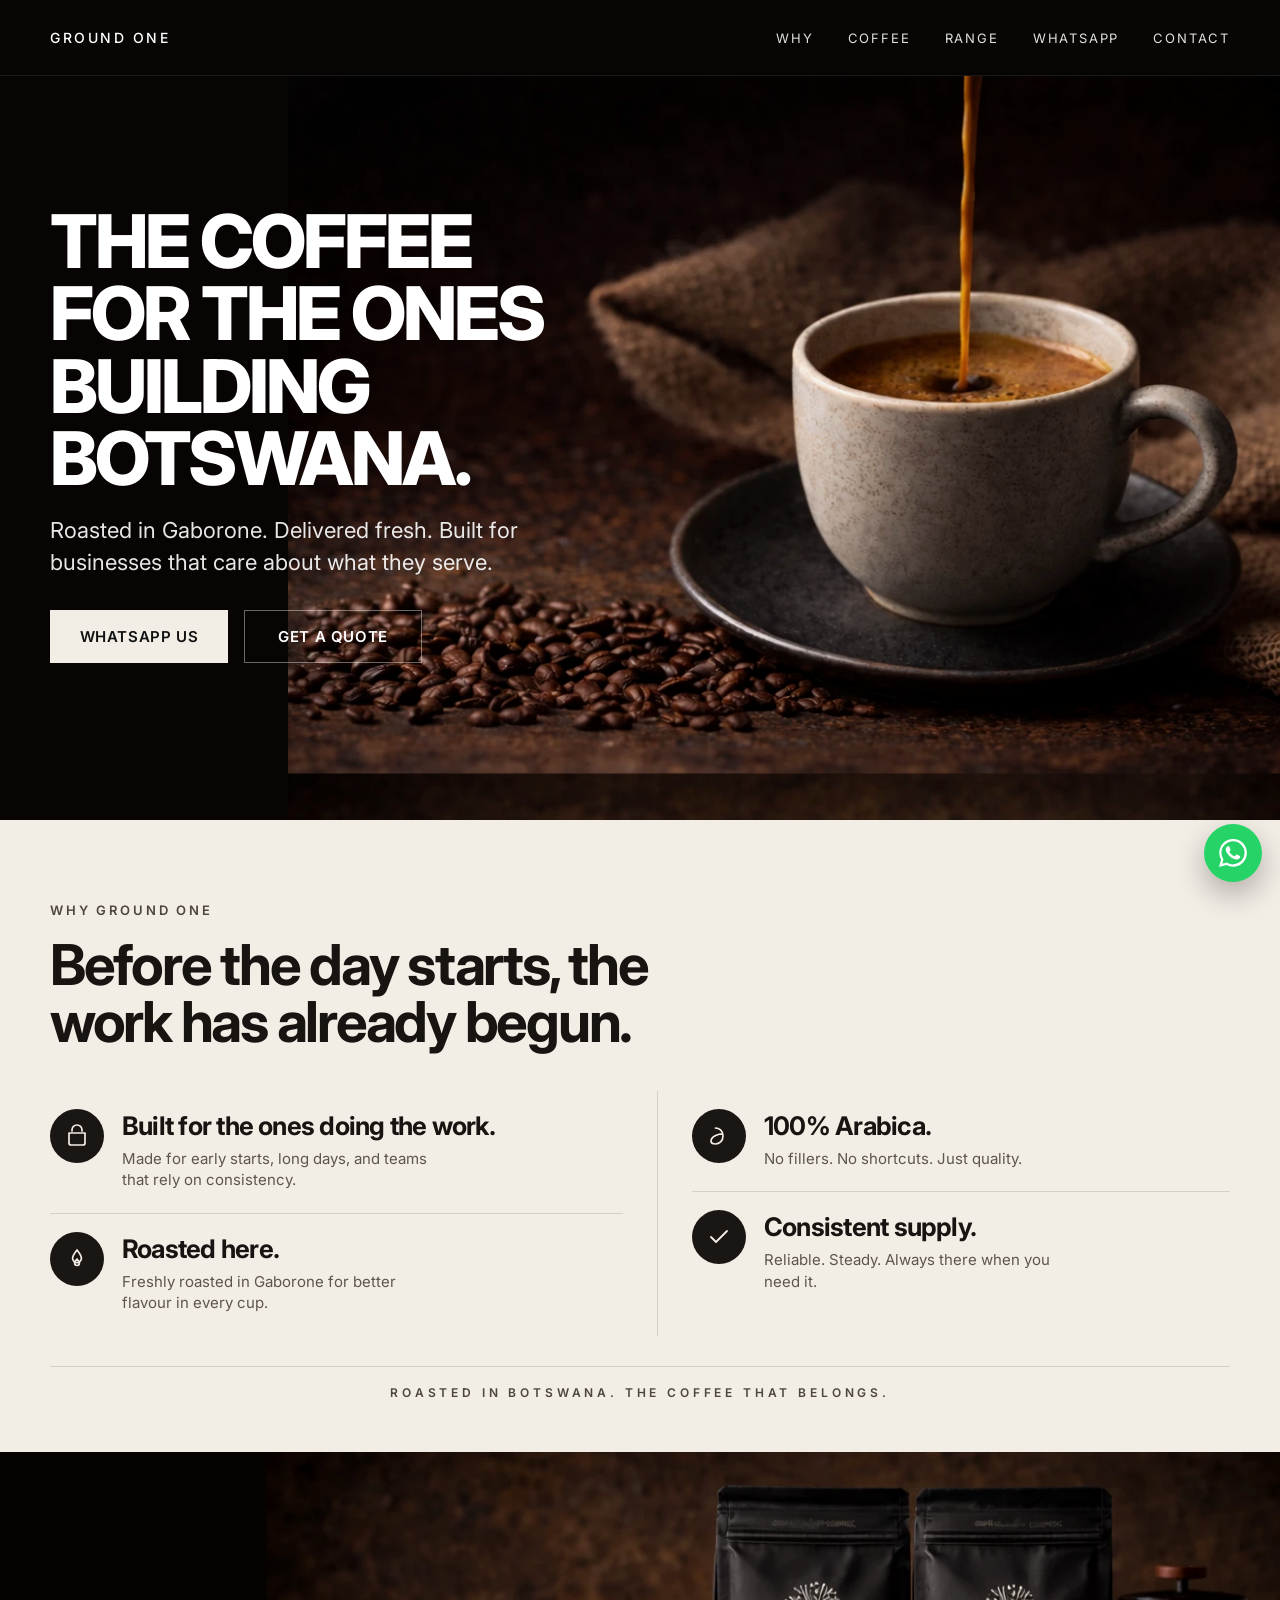
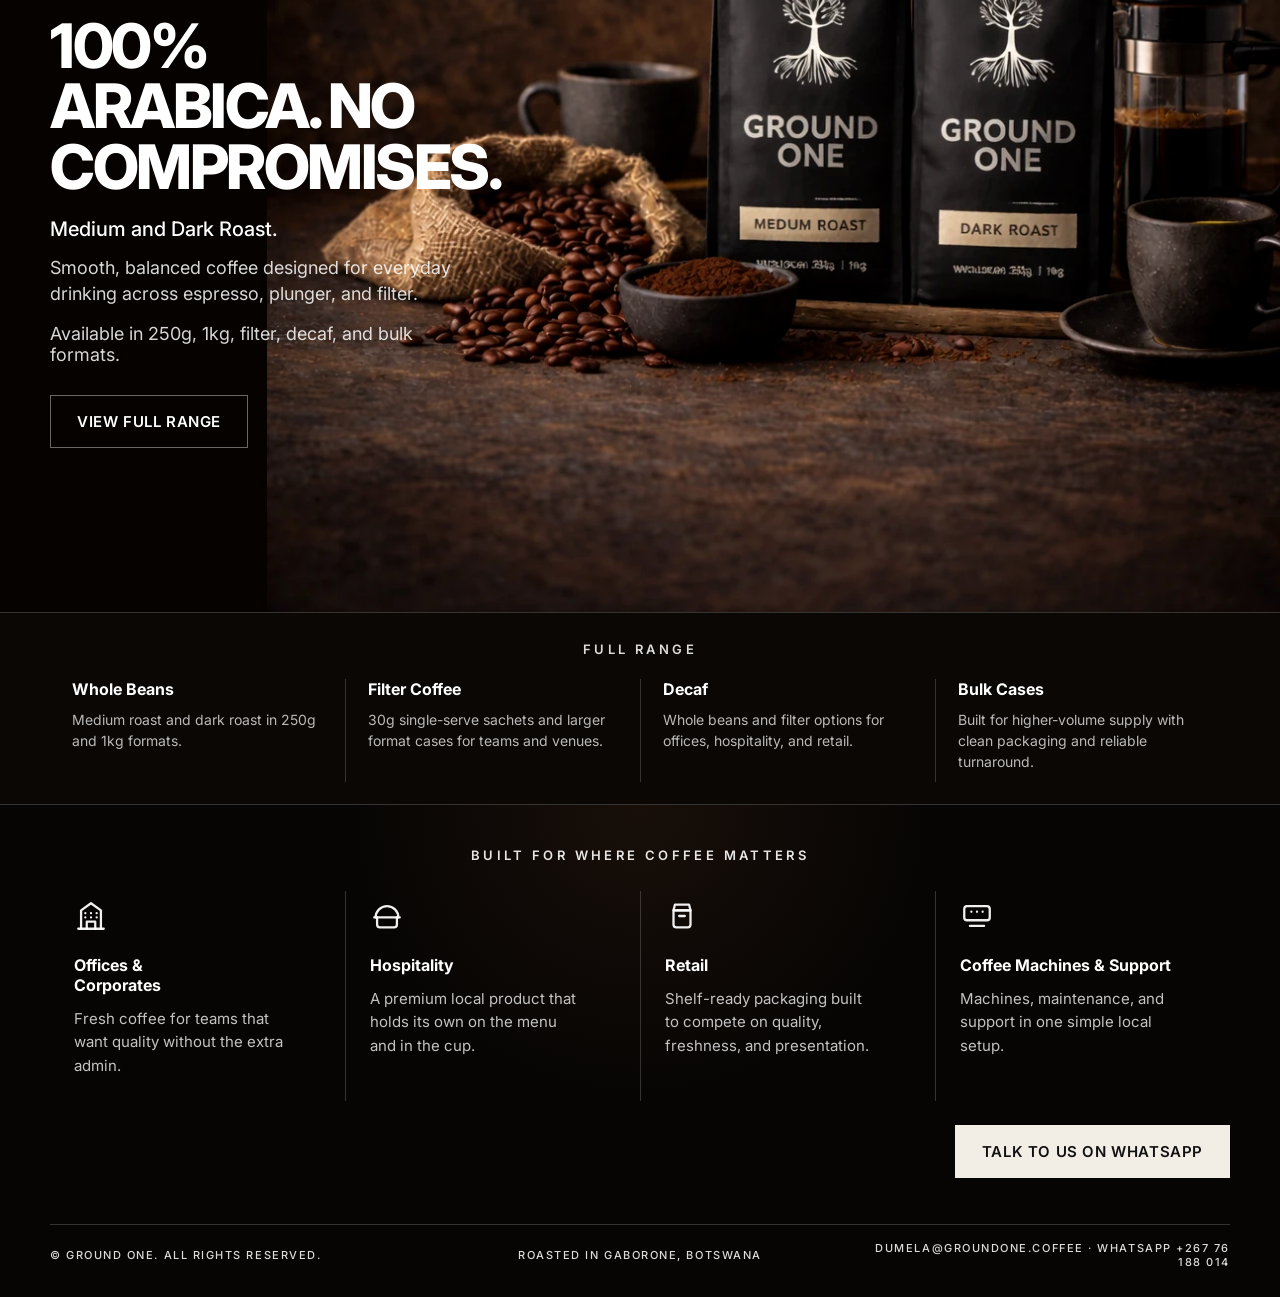
==== index.html @ 4d1db546 "Add files via upload" ====
<!DOCTYPE html>
<html lang="en">
<head>
  <meta charset="UTF-8" />
  <meta name="viewport" content="width=device-width, initial-scale=1.0" />
  <title>Ground One Coffee</title>
  <link rel="preconnect" href="https://fonts.googleapis.com">
  <link rel="preconnect" href="https://fonts.gstatic.com" crossorigin>
  <link href="https://fonts.googleapis.com/css2?family=Inter:wght@400;500;600;700;800&display=swap" rel="stylesheet">
  <style>
    :root {
      --bg: #090705;
      --bg-soft: #120e0b;
      --bone: #f2ede5;
      --bone-deep: #e8e0d3;
      --text: #181411;
      --muted: #5e554c;
      --line: rgba(0,0,0,.12);
      --white-line: rgba(255,255,255,.18);
      --accent: #c9b79a;
      --max: 1180px;
      --header-h: 76px;
    }

    * { box-sizing: border-box; }
    html { scroll-behavior: smooth; }
    body {
      margin: 0;
      font-family: Inter, Arial, sans-serif;
      background: var(--bg);
      color: #fff;
      -webkit-font-smoothing: antialiased;
      text-rendering: optimizeLegibility;
    }
    img { display: block; max-width: 100%; }
    a { color: inherit; text-decoration: none; }

    .wrap { width: min(var(--max), calc(100% - 48px)); margin: 0 auto; }

    .site-header {
      position: fixed;
      top: 0; left: 0; right: 0;
      z-index: 50;
      height: var(--header-h);
      background: rgba(8, 6, 5, .86);
      backdrop-filter: blur(12px);
      border-bottom: 1px solid rgba(255,255,255,.08);
    }
    .site-header .wrap {
      height: 100%;
      display: flex;
      align-items: center;
      justify-content: space-between;
      gap: 24px;
    }
    .brand {
      font-size: 14px;
      font-weight: 500;
      letter-spacing: .18em;
      text-transform: uppercase;
      white-space: nowrap;
    }
    .nav {
      display: flex;
      align-items: center;
      gap: 34px;
      font-size: 13px;
      letter-spacing: .14em;
      text-transform: uppercase;
      color: rgba(255,255,255,.88);
    }

    .hero {
      position: relative;
      min-height: 820px;
      padding-top: var(--header-h);
      background:
        radial-gradient(circle at 8% 20%, rgba(255,255,255,.04), transparent 34%),
        linear-gradient(90deg, rgba(0,0,0,.86) 0%, rgba(0,0,0,.58) 36%, rgba(0,0,0,.16) 62%, rgba(0,0,0,0) 100%),
        #0a0705;
      overflow: hidden;
    }
    .hero-media {
      position: absolute;
      inset: var(--header-h) 0 0 0;
      z-index: 0;
    }
    .hero-media img {
      width: 100%;
      height: calc(100% - 0px);
      object-fit: contain;
      object-position: right center;
      margin-left: auto;
      filter: saturate(.96) contrast(1.02) brightness(.96);
      background: #0a0705;
    }
    .hero-inner {
      position: relative;
      z-index: 1;
      min-height: calc(820px - var(--header-h));
      display: flex;
      align-items: center;
    }
    .hero-copy {
      max-width: 600px;
      padding: 36px 0 64px;
    }
    .hero h1 {
      margin: 0 0 20px;
      font-size: clamp(44px, 6vw, 74px);
      line-height: .98;
      font-weight: 800;
      letter-spacing: -.04em;
      max-width: 560px;
    }
    .hero p {
      margin: 0 0 32px;
      font-size: clamp(18px, 2vw, 22px);
      line-height: 1.45;
      color: rgba(255,255,255,.9);
      max-width: 530px;
    }
    .actions {
      display: flex;
      gap: 16px;
      flex-wrap: wrap;
    }
    .btn {
      display: inline-flex;
      align-items: center;
      justify-content: center;
      min-width: 178px;
      padding: 16px 26px;
      border: 1px solid rgba(255,255,255,.4);
      font-size: 15px;
      font-weight: 600;
      letter-spacing: .04em;
      text-transform: uppercase;
      transition: .25s ease;
    }
    .btn.primary {
      background: var(--bone);
      border-color: var(--bone);
      color: #111;
    }
    .btn.secondary {
      background: transparent;
      color: #fff;
    }
    .btn:hover { transform: translateY(-1px); }

    .btn.secondary:hover {
      background: rgba(255,255,255,.08);
      border-color: rgba(255,255,255,.58);
    }
    .btn.primary:hover {
      background: #fff7eb;
      border-color: #fff7eb;
    }
    .hero-copy,
    .feature,
    .product-copy,
    .range-item,
    .channel {
      opacity: 0;
      transform: translateY(10px);
      animation: fadeUp .6s ease forwards;
    }
    .feature:nth-child(2), .range-item:nth-child(2), .channel:nth-child(2) { animation-delay: .06s; }
    .range-item:nth-child(3), .channel:nth-child(3) { animation-delay: .12s; }
    .range-item:nth-child(4), .channel:nth-child(4) { animation-delay: .18s; }
    .whatsapp-float {
      position: fixed;
      right: 18px;
      bottom: 18px;
      z-index: 80;
      width: 58px;
      height: 58px;
      border-radius: 999px;
      background: #25D366;
      display: grid;
      place-items: center;
      color: #fff;
      box-shadow: 0 12px 30px rgba(0,0,0,.28);
      transition: transform .2s ease, box-shadow .2s ease;
    }
    .whatsapp-float:hover {
      transform: translateY(-2px);
      box-shadow: 0 18px 36px rgba(0,0,0,.34);
    }
    .whatsapp-float svg { width: 28px; height: 28px; }
    @keyframes fadeUp {
      to { opacity: 1; transform: translateY(0); }
    }

    .section-why {
      background: var(--bone);
      color: var(--text);
      padding: 82px 0 52px;
    }
    .eyebrow {
      margin: 0 0 18px;
      font-size: 13px;
      font-weight: 600;
      letter-spacing: .22em;
      text-transform: uppercase;
      color: #4d453e;
    }
    .section-why h2 {
      margin: 0 0 40px;
      font-size: clamp(34px, 4.4vw, 62px);
      line-height: 1.02;
      letter-spacing: -.04em;
      max-width: 720px;
    }
    .why-grid {
      display: grid;
      grid-template-columns: 1fr 1fr;
      gap: 0 34px;
      border-bottom: 1px solid var(--line);
      padding-bottom: 30px;
    }
    .why-col + .why-col { border-left: 1px solid var(--line); padding-left: 34px; }
    .feature {
      display: grid;
      grid-template-columns: 54px 1fr;
      gap: 18px;
      align-items: start;
      padding: 18px 0 22px;
    }
    .feature + .feature { border-top: 1px solid var(--line); }
    .icon-badge {
      width: 54px;
      height: 54px;
      border-radius: 999px;
      background: #1a1613;
      display: grid;
      place-items: center;
      color: var(--bone);
      flex: 0 0 auto;
    }
    .icon-badge svg { width: 24px; height: 24px; }
    .feature h3 {
      margin: 3px 0 8px;
      font-size: clamp(21px, 2vw, 31px);
      line-height: 1.08;
      letter-spacing: -.03em;
    }
    .feature p {
      margin: 0;
      font-size: 15px;
      line-height: 1.45;
      color: var(--muted);
      max-width: 320px;
    }
    .anchor-line {
      padding: 18px 0 0;
      text-align: center;
      font-size: 12px;
      font-weight: 600;
      letter-spacing: .32em;
      text-transform: uppercase;
      color: #4d453e;
    }

    .product {
      position: relative;
      min-height: 760px;
      background:
        linear-gradient(90deg, rgba(0,0,0,.78) 0%, rgba(0,0,0,.6) 31%, rgba(0,0,0,.18) 60%, rgba(0,0,0,0) 100%),
        #0b0705;
      overflow: hidden;
    }
    .product-media {
      position: absolute;
      inset: 0;
      z-index: 0;
    }
    .product-media img {
      width: 100%;
      height: 100%;
      object-fit: contain;
      object-position: right center;
      background: #0b0705;
      filter: saturate(.98) contrast(1.04);
    }
    .product-inner {
      position: relative;
      z-index: 1;
      min-height: 760px;
      display: flex;
      align-items: center;
    }
    .product-copy {
      max-width: 430px;
      padding: 70px 0;
    }
    .product h2 {
      margin: 0 0 20px;
      font-size: clamp(38px, 4.8vw, 68px);
      line-height: .98;
      font-weight: 800;
      letter-spacing: -.04em;
    }
    .product .sub {
      margin: 0 0 14px;
      font-size: 20px;
      font-weight: 500;
    }
    .product .copy {
      margin: 0 0 16px;
      font-size: 18px;
      line-height: 1.45;
      color: rgba(255,255,255,.84);
    }
    .product .avail {
      margin: 0 0 30px;
      font-size: 18px;
      color: rgba(255,255,255,.84);
    }

    .full-range {
      background: #0a0705;
      padding: 28px 0 22px;
      border-top: 1px solid var(--white-line);
      border-bottom: 1px solid var(--white-line);
    }
    .full-range .label {
      text-align: center;
      margin: 0 0 22px;
      font-size: 13px;
      font-weight: 600;
      letter-spacing: .26em;
      text-transform: uppercase;
      color: rgba(255,255,255,.86);
    }
    .range-grid {
      display: grid;
      grid-template-columns: repeat(4, 1fr);
      gap: 0;
    }
    .range-item {
      padding: 0 22px 10px;
      border-left: 1px solid var(--white-line);
    }
    .range-item:first-child { border-left: 0; }
    .range-item h4 {
      margin: 0 0 10px;
      font-size: 16px;
      font-weight: 700;
      color: #fff;
    }
    .range-item p {
      margin: 0;
      font-size: 14px;
      line-height: 1.5;
      color: rgba(255,255,255,.72);
    }

    .channels {
      background:
        radial-gradient(circle at 50% 0%, rgba(113,66,35,.16), transparent 38%),
        #070504;
      padding: 42px 0 26px;
    }
    .channels .label {
      text-align: center;
      margin: 0 0 28px;
      font-size: 13px;
      font-weight: 600;
      letter-spacing: .26em;
      text-transform: uppercase;
      color: rgba(255,255,255,.9);
    }
    .channels-grid {
      display: grid;
      grid-template-columns: repeat(4, 1fr);
      gap: 0;
      align-items: stretch;
    }
    .channel {
      padding: 8px 24px 24px;
      border-left: 1px solid var(--white-line);
    }
    .channel:first-child { border-left: 0; }
    .channel .icon {
      width: 34px;
      height: 34px;
      margin-bottom: 18px;
      color: rgba(255,255,255,.94);
    }
    .channel h4 {
      margin: 0 0 12px;
      font-size: 16px;
      line-height: 1.25;
      font-weight: 700;
      color: #fff;
    }
    .channel p {
      margin: 0;
      font-size: 15px;
      line-height: 1.55;
      color: rgba(255,255,255,.76);
      max-width: 210px;
    }
    .setup-cta {
      margin-top: 24px;
      display: flex;
      justify-content: flex-end;
    }
    .setup-cta .btn {
      min-width: 258px;
      border-color: transparent;
      background: var(--bone);
      color: #111;
    }

    .footer {
      background: #070504;
      padding: 20px 0 28px;
    }
    .footer-inner {
      border-top: 1px solid var(--white-line);
      padding-top: 16px;
      display: grid;
      grid-template-columns: 1fr 1fr 1fr;
      gap: 18px;
      align-items: center;
      color: rgba(255,255,255,.86);
      font-size: 11px;
      font-weight: 500;
      letter-spacing: .14em;
      text-transform: uppercase;
    }
    .footer-inner div:nth-child(2) { text-align: center; }
    .footer-inner div:nth-child(3) { text-align: right; }

    @media (max-width: 1100px) {
      .hero { min-height: 760px; }
      .product { min-height: 680px; }
      .product-inner { min-height: 680px; }
      .wrap { width: min(var(--max), calc(100% - 36px)); }
      .hero h1 { max-width: 500px; }
    }

    @media (max-width: 860px) {
      :root { --header-h: 68px; }
      .nav { display: none; }
      .hero {
        min-height: auto;
        background: #0a0705;
      }
      .hero-media {
        position: relative;
        inset: auto;
        height: auto;
      }
      .hero-media img {
        width: 100%;
        height: auto;
        object-fit: cover;
        object-position: center center;
      }
      .hero-inner {
        min-height: auto;
        margin-top: -56px;
        padding-bottom: 22px;
      }
      .hero-copy {
        max-width: none;
        padding: 0 0 0;
      }
      .hero h1 {
        max-width: 680px;
        font-size: clamp(34px, 10vw, 54px);
      }
      .hero p { font-size: 18px; max-width: 460px; }
      .btn { min-width: 160px; padding: 14px 18px; font-size: 14px; }

      .section-why { padding: 58px 0 42px; }
      .why-grid { grid-template-columns: 1fr; gap: 0; }
      .why-col + .why-col { border-left: 0; padding-left: 0; }
      .why-col:nth-child(2) { border-top: 1px solid var(--line); margin-top: 2px; }

      .product {
        min-height: auto;
        background: #0b0705;
      }
      .product-media {
        position: relative;
        height: auto;
      }
      .product-media img {
        width: 100%;
        height: auto;
        object-fit: cover;
        object-position: center center;
      }
      .product-inner {
        min-height: auto;
        margin-top: -28px;
      }
      .product-copy {
        padding: 0 0 34px;
        max-width: 480px;
      }

      .range-grid,
      .channels-grid,
      .footer-inner {
        grid-template-columns: 1fr 1fr;
      }
      .range-item:nth-child(3), .channel:nth-child(3) { border-left: 0; }
      .range-item, .channel { padding-left: 18px; padding-right: 18px; }
      .setup-cta { justify-content: center; }
      .footer-inner div:nth-child(2), .footer-inner div:nth-child(3) { text-align: left; }
    }

    @media (max-width: 560px) {
      .wrap { width: calc(100% - 28px); }
      .hero-inner { margin-top: -22px; }
      .actions { flex-direction: column; }
      .btn { width: 100%; }
      .section-why h2 { margin-bottom: 24px; }
      .feature { grid-template-columns: 48px 1fr; gap: 14px; }
      .icon-badge { width: 48px; height: 48px; }
      .range-grid,
      .channels-grid,
      .footer-inner { grid-template-columns: 1fr; }
      .range-item, .channel { border-left: 0; padding: 0 0 18px; }
      .range-item + .range-item, .channel + .channel { border-top: 1px solid var(--white-line); padding-top: 18px; }
      .footer-inner { gap: 12px; }
      .footer-inner div:nth-child(2), .footer-inner div:nth-child(3) { text-align: left; }
      .setup-cta .btn { min-width: 0; width: 100%; }
      .whatsapp-float { width: 54px; height: 54px; right: 14px; bottom: 14px; }
      .footer-inner { font-size: 10px; letter-spacing: .1em; }
    }
  </style>
</head>
<body>
  <header class="site-header">
    <div class="wrap">
      <a class="brand" href="#top">Ground One</a>
      <nav class="nav">
        <a href="#why">Why</a>
        <a href="#coffee">Coffee</a>
        <a href="#range">Range</a>
        <a href="https://wa.me/26776188014" target="_blank" rel="noopener">WhatsApp</a>
        <a href="#contact">Contact</a>
      </nav>
    </div>
  </header>

  <section id="top" class="hero">
    <div class="hero-media" aria-hidden="true">
      <img src="groundone-hero-split.webp" alt="" />
    </div>
    <div class="wrap hero-inner">
      <div class="hero-copy">
        <h1>THE COFFEE FOR THE ONES BUILDING BOTSWANA.</h1>
        <p>Roasted in Gaborone. Delivered fresh. Built for businesses that care about what they serve.</p>
        <div class="actions">
          <a class="btn primary" href="https://wa.me/26776188014" target="_blank" rel="noopener">WhatsApp Us</a>
          <a class="btn secondary" href="mailto:dumela@groundone.coffee">Get a Quote</a>
        </div>
      </div>
    </div>
  </section>

  <section id="why" class="section-why">
    <div class="wrap">
      <p class="eyebrow">Why Ground One</p>
      <h2>Before the day starts, the work has already begun.</h2>

      <div class="why-grid">
        <div class="why-col">
          <div class="feature">
            <div class="icon-badge" aria-hidden="true">
              <svg viewBox="0 0 24 24" fill="none" stroke="currentColor" stroke-width="1.7" stroke-linecap="round" stroke-linejoin="round">
                <path d="M7 7V6a5 5 0 0 1 10 0v1"/>
                <path d="M4 9h16v10a2 2 0 0 1-2 2H6a2 2 0 0 1-2-2z"/>
              </svg>
            </div>
            <div>
              <h3>Built for the ones doing the work.</h3>
              <p>Made for early starts, long days, and teams that rely on consistency.</p>
            </div>
          </div>
          <div class="feature">
            <div class="icon-badge" aria-hidden="true">
              <svg viewBox="0 0 24 24" fill="none" stroke="currentColor" stroke-width="1.7" stroke-linecap="round" stroke-linejoin="round">
                <path d="M12 3c2.2 2.9 4.4 5.2 4.4 8.3A4.4 4.4 0 1 1 7.6 11.3C7.6 8.2 9.8 5.9 12 3z"/>
                <path d="M12 12c1.7 1.7 2.4 2.8 2.4 4.1A2.4 2.4 0 0 1 12 18.5a2.4 2.4 0 0 1-2.4-2.4c0-1.3.7-2.4 2.4-4.1z"/>
              </svg>
            </div>
            <div>
              <h3>Roasted here.</h3>
              <p>Freshly roasted in Gaborone for better flavour in every cup.</p>
            </div>
          </div>
        </div>

        <div class="why-col">
          <div class="feature">
            <div class="icon-badge" aria-hidden="true">
              <svg viewBox="0 0 24 24" fill="none" stroke="currentColor" stroke-width="1.7" stroke-linecap="round" stroke-linejoin="round">
                <path d="M8.5 4c3.5 0 7.5 2.3 7.5 8 0 5.2-3.8 8-7.5 8-2.7 0-4.5-1.1-4.5-3 0-2.4 2.2-4.4 4.7-5.6 1.9-.9 4.4-1.5 7-1.5"/>
              </svg>
            </div>
            <div>
              <h3>100% Arabica.</h3>
              <p>No fillers. No shortcuts. Just quality.</p>
            </div>
          </div>
          <div class="feature">
            <div class="icon-badge" aria-hidden="true">
              <svg viewBox="0 0 24 24" fill="none" stroke="currentColor" stroke-width="1.8" stroke-linecap="round" stroke-linejoin="round">
                <path d="M20 6L9 17l-5-5"/>
              </svg>
            </div>
            <div>
              <h3>Consistent supply.</h3>
              <p>Reliable. Steady. Always there when you need it.</p>
            </div>
          </div>
        </div>
      </div>

      <div class="anchor-line">Roasted in Botswana. The coffee that belongs.</div>
    </div>
  </section>

  <section id="coffee" class="product">
    <div class="product-media" aria-hidden="true">
      <img src="groundone-product-split.webp" alt="" />
    </div>
    <div class="wrap product-inner">
      <div class="product-copy">
        <h2>100% ARABICA. NO COMPROMISES.</h2>
        <p class="sub">Medium and Dark Roast.</p>
        <p class="copy">Smooth, balanced coffee designed for everyday drinking across espresso, plunger, and filter.</p>
        <p class="avail">Available in 250g, 1kg, filter, decaf, and bulk formats.</p>
        <a class="btn secondary" href="#range">View Full Range</a>
      </div>
    </div>
  </section>

  <section id="range" class="full-range">
    <div class="wrap">
      <p class="label">Full Range</p>
      <div class="range-grid">
        <div class="range-item">
          <h4>Whole Beans</h4>
          <p>Medium roast and dark roast in 250g and 1kg formats.</p>
        </div>
        <div class="range-item">
          <h4>Filter Coffee</h4>
          <p>30g single-serve sachets and larger format cases for teams and venues.</p>
        </div>
        <div class="range-item">
          <h4>Decaf</h4>
          <p>Whole beans and filter options for offices, hospitality, and retail.</p>
        </div>
        <div class="range-item">
          <h4>Bulk Cases</h4>
          <p>Built for higher-volume supply with clean packaging and reliable turnaround.</p>
        </div>
      </div>
    </div>
  </section>

  <section class="channels">
    <div class="wrap">
      <p class="label">Built for where coffee matters</p>
      <div class="channels-grid">
        <div class="channel">
          <svg class="icon" viewBox="0 0 24 24" fill="none" stroke="currentColor" stroke-width="1.6" stroke-linecap="round" stroke-linejoin="round">
            <path d="M3 21h18"/><path d="M5 21V8l7-5 7 5v13"/><path d="M9 21v-5h6v5"/><path d="M8 10h.01M12 10h.01M16 10h.01M8 13h.01M12 13h.01M16 13h.01"/>
          </svg>
          <h4>Offices &amp;<br>Corporates</h4>
          <p>Fresh coffee for teams that want quality without the extra admin.</p>
        </div>
        <div class="channel">
          <svg class="icon" viewBox="0 0 24 24" fill="none" stroke="currentColor" stroke-width="1.6" stroke-linecap="round" stroke-linejoin="round">
            <path d="M4 13c0-4.4 3.6-8 8-8s8 3.6 8 8"/><path d="M3 13h18"/><path d="M5 13v5a2 2 0 0 0 2 2h10a2 2 0 0 0 2-2v-5"/>
          </svg>
          <h4>Hospitality</h4>
          <p>A premium local product that holds its own on the menu and in the cup.</p>
        </div>
        <div class="channel">
          <svg class="icon" viewBox="0 0 24 24" fill="none" stroke="currentColor" stroke-width="1.6" stroke-linecap="round" stroke-linejoin="round">
            <path d="M7 4h10l1 4H6l1-4z"/><path d="M6 8h12v10a2 2 0 0 1-2 2H8a2 2 0 0 1-2-2z"/><path d="M10 12h4"/>
          </svg>
          <h4>Retail</h4>
          <p>Shelf-ready packaging built to compete on quality, freshness, and presentation.</p>
        </div>
        <div class="channel">
          <svg class="icon" viewBox="0 0 24 24" fill="none" stroke="currentColor" stroke-width="1.6" stroke-linecap="round" stroke-linejoin="round">
            <rect x="3" y="5" width="18" height="10" rx="2"/><path d="M7 19h10"/><path d="M8 9h.01M12 9h.01M16 9h.01"/>
          </svg>
          <h4>Coffee Machines &amp; Support</h4>
          <p>Machines, maintenance, and support in one simple local setup.</p>
        </div>
      </div>
      <div id="contact" class="setup-cta">
        <a class="btn" href="https://wa.me/26776188014" target="_blank" rel="noopener">Talk to us on WhatsApp</a>
      </div>
    </div>
  </section>

  <footer class="footer">
    <div class="wrap footer-inner">
      <div>© Ground One. All rights reserved.</div>
      <div>Roasted in Gaborone, Botswana</div>
      <div><a href="mailto:dumela@groundone.coffee">dumela@groundone.coffee</a> · <a href="https://wa.me/26776188014" target="_blank" rel="noopener">WhatsApp +267 76 188 014</a></div>
    </div>
  </footer>

  <a class="whatsapp-float" href="https://wa.me/26776188014" target="_blank" rel="noopener" aria-label="Chat on WhatsApp">
    <svg viewBox="0 0 24 24" fill="currentColor" aria-hidden="true"><path d="M20.52 3.48A11.86 11.86 0 0 0 12.07 0C5.55 0 .23 5.3.23 11.82c0 2.08.54 4.12 1.57 5.92L0 24l6.45-1.69a11.84 11.84 0 0 0 5.62 1.43h.01c6.52 0 11.84-5.3 11.84-11.82 0-3.16-1.23-6.13-3.4-8.44Zm-8.45 18.27h-.01a9.9 9.9 0 0 1-5.03-1.37l-.36-.21-3.83 1 1.02-3.73-.24-.38a9.84 9.84 0 0 1-1.52-5.24c0-5.45 4.44-9.88 9.9-9.88 2.64 0 5.12 1.03 6.98 2.9a9.8 9.8 0 0 1 2.9 6.98c0 5.45-4.44 9.88-9.9 9.88Zm5.42-7.4c-.3-.15-1.79-.88-2.06-.98-.28-.1-.48-.15-.68.15-.2.3-.78.98-.96 1.18-.18.2-.35.23-.65.08-.3-.15-1.27-.47-2.42-1.5-.9-.8-1.5-1.79-1.68-2.1-.17-.3-.02-.47.13-.62.14-.14.3-.35.45-.53.15-.18.2-.3.3-.5.1-.2.05-.38-.02-.53-.08-.15-.68-1.64-.94-2.24-.25-.6-.5-.51-.68-.52h-.58c-.2 0-.53.08-.8.38-.28.3-1.06 1.03-1.06 2.5s1.08 2.9 1.23 3.1c.15.2 2.13 3.25 5.16 4.56.72.31 1.28.5 1.72.64.72.23 1.38.2 1.9.12.58-.09 1.79-.73 2.04-1.43.25-.7.25-1.3.18-1.43-.08-.13-.28-.2-.58-.35Z"/></svg>
  </a>
</body>
</html>
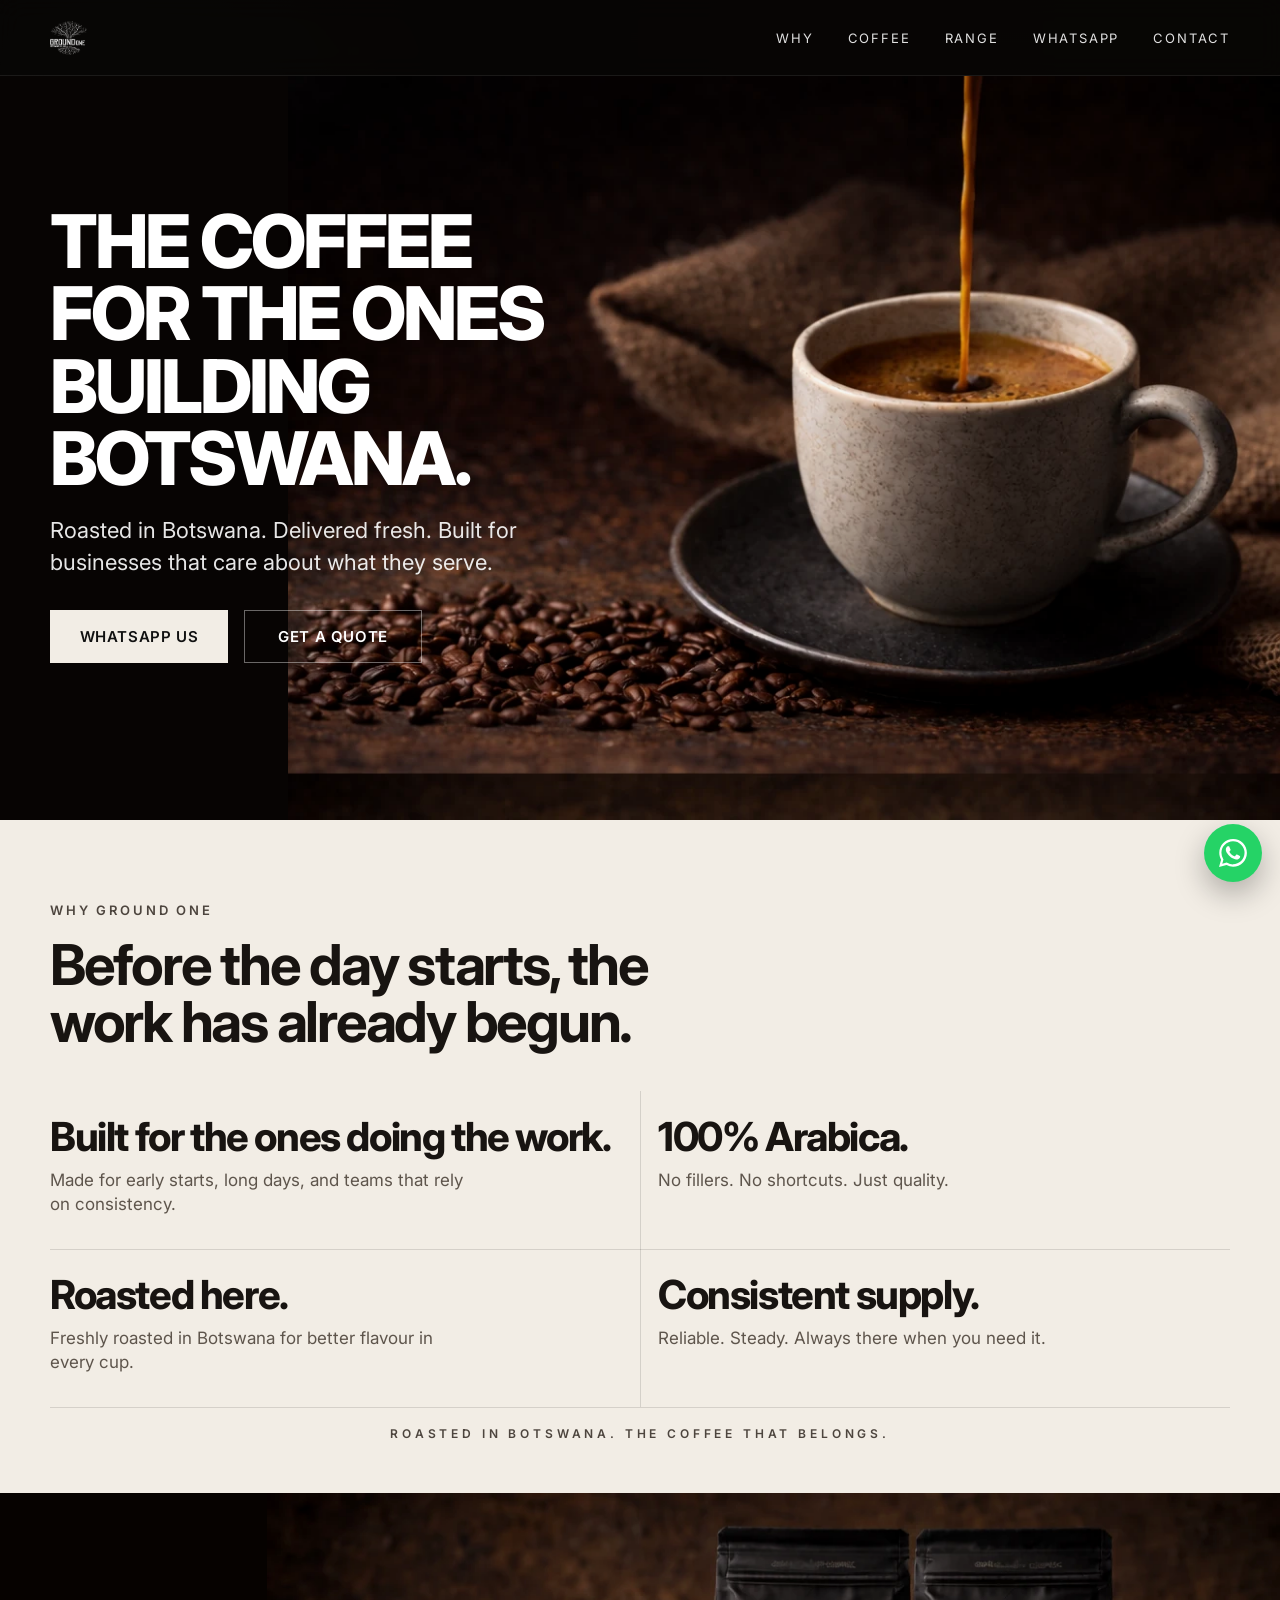
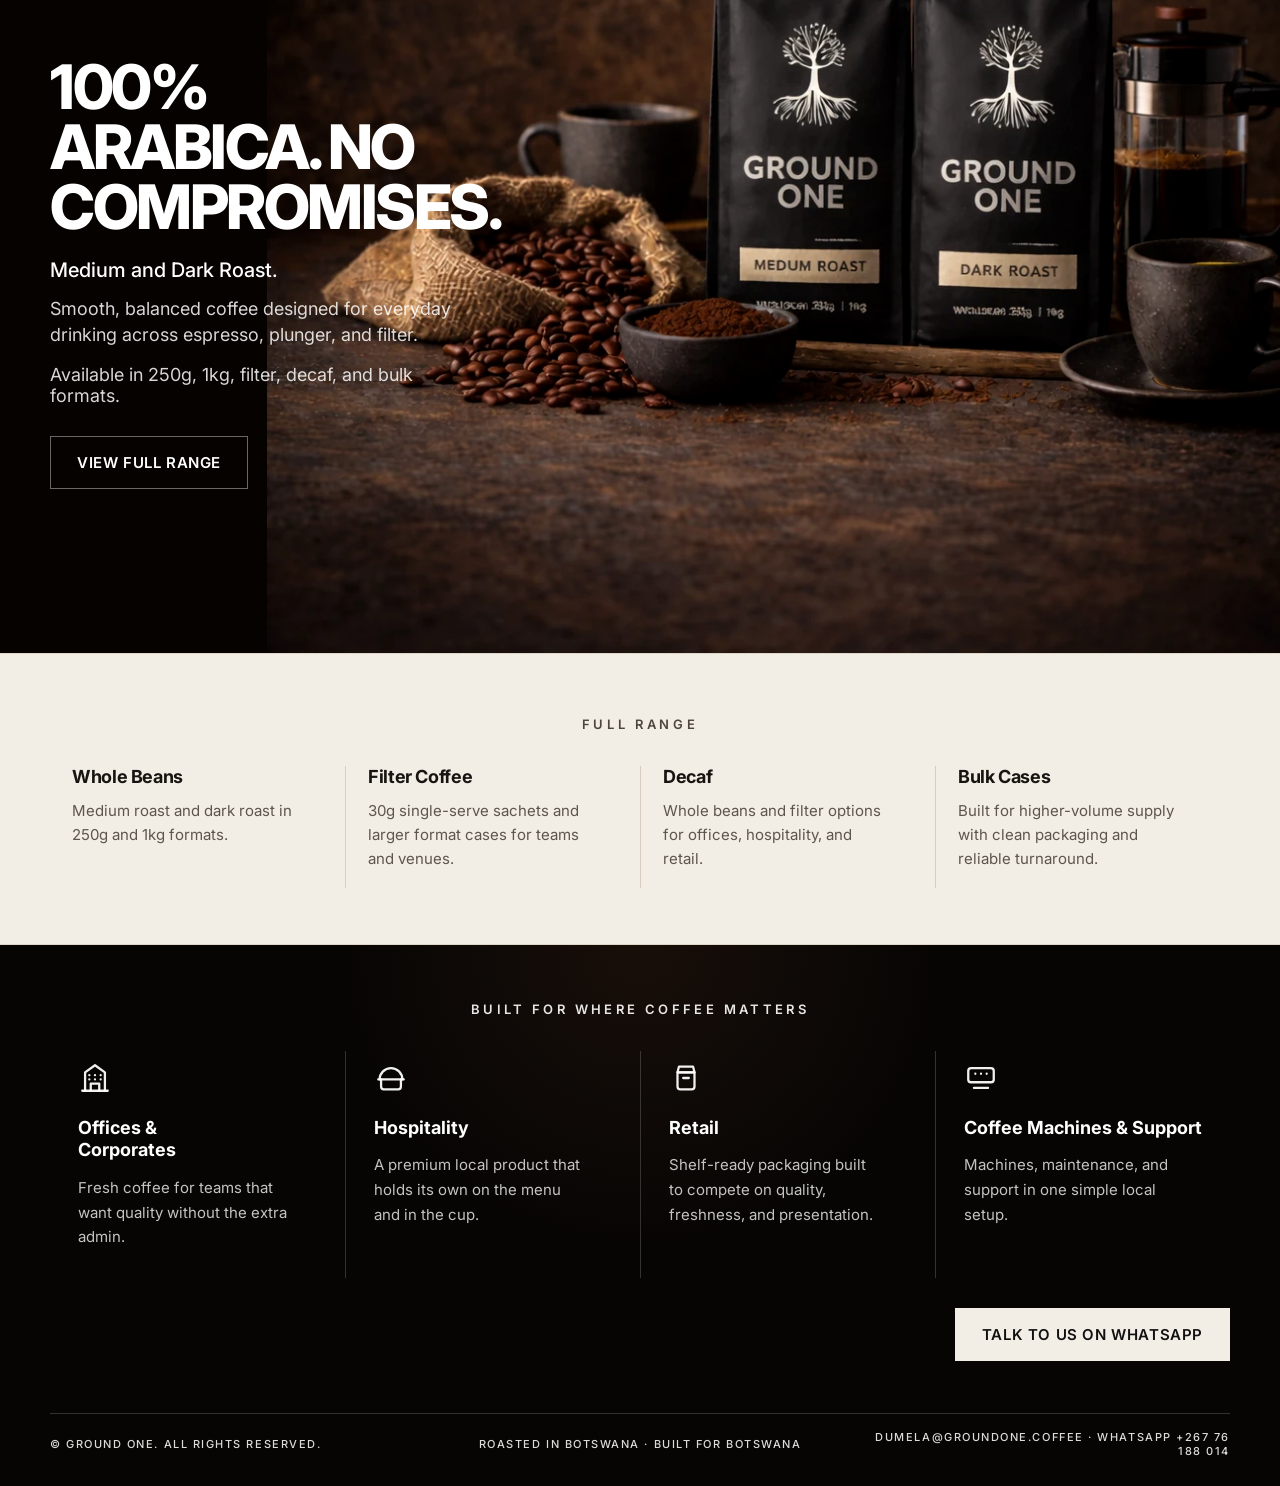
==== commit c4201ae5: "Add files via upload" ====
--- a/index.html
+++ b/index.html
@@ -15,6 +15,7 @@
       --bone-deep: #e8e0d3;
       --text: #181411;
       --muted: #5e554c;
+      --muted-dark: #5e554c;
       --line: rgba(0,0,0,.12);
       --white-line: rgba(255,255,255,.18);
       --accent: #c9b79a;
@@ -54,11 +55,14 @@
       gap: 24px;
     }
     .brand {
-      font-size: 14px;
-      font-weight: 500;
-      letter-spacing: .18em;
-      text-transform: uppercase;
+      display: inline-flex;
+      align-items: center;
       white-space: nowrap;
+    }
+    .brand img {
+      height: 34px;
+      width: auto;
+      display: block;
     }
     .nav {
       display: flex;
@@ -216,45 +220,53 @@
     .why-grid {
       display: grid;
       grid-template-columns: 1fr 1fr;
-      gap: 0 34px;
-      border-bottom: 1px solid var(--line);
-      padding-bottom: 30px;
-    }
-    .why-col + .why-col { border-left: 1px solid var(--line); padding-left: 34px; }
+      gap: 0 36px;
+      align-items: stretch;
+      position: relative;
+      padding: 0;
+    }
+    .why-grid::before {
+      content: '';
+      position: absolute;
+      left: calc(50% - .5px);
+      top: 0;
+      bottom: 0;
+      width: 1px;
+      background: var(--line);
+    }
+    .why-grid::after {
+      content: '';
+      position: absolute;
+      left: 0;
+      right: 0;
+      top: 50%;
+      height: 1px;
+      background: var(--line);
+    }
     .feature {
-      display: grid;
-      grid-template-columns: 54px 1fr;
-      gap: 18px;
-      align-items: start;
-      padding: 18px 0 22px;
-    }
-    .feature + .feature { border-top: 1px solid var(--line); }
-    .icon-badge {
-      width: 54px;
-      height: 54px;
-      border-radius: 999px;
-      background: #1a1613;
-      display: grid;
-      place-items: center;
-      color: var(--bone);
-      flex: 0 0 auto;
-    }
-    .icon-badge svg { width: 24px; height: 24px; }
+      padding: 26px 0 22px;
+      min-height: 158px;
+      display: flex;
+      flex-direction: column;
+      justify-content: flex-start;
+    }
     .feature h3 {
-      margin: 3px 0 8px;
-      font-size: clamp(21px, 2vw, 31px);
-      line-height: 1.08;
-      letter-spacing: -.03em;
+      margin: 0 0 10px;
+      font-size: clamp(32px, 4.2vw, 40px);
+      line-height: 1.02;
+      letter-spacing: -0.035em;
+      font-weight: 750;
     }
     .feature p {
       margin: 0;
-      font-size: 15px;
+      color: var(--muted-dark);
+      font-size: 17px;
       line-height: 1.45;
-      color: var(--muted);
-      max-width: 320px;
+      max-width: 420px;
     }
     .anchor-line {
       padding: 18px 0 0;
+      border-top: 1px solid var(--line);
       text-align: center;
       font-size: 12px;
       font-weight: 600;
@@ -320,19 +332,20 @@
     }
 
     .full-range {
-      background: #0a0705;
-      padding: 28px 0 22px;
-      border-top: 1px solid var(--white-line);
-      border-bottom: 1px solid var(--white-line);
+      background: var(--bone);
+      color: var(--text);
+      padding: 62px 0 56px;
+      border-top: 1px solid #dfd6ca;
+      border-bottom: 1px solid #dfd6ca;
     }
     .full-range .label {
       text-align: center;
-      margin: 0 0 22px;
+      margin: 0 0 34px;
       font-size: 13px;
       font-weight: 600;
-      letter-spacing: .26em;
+      letter-spacing: .28em;
       text-transform: uppercase;
-      color: rgba(255,255,255,.86);
+      color: #4d453e;
     }
     .range-grid {
       display: grid;
@@ -341,31 +354,34 @@
     }
     .range-item {
       padding: 0 22px 10px;
-      border-left: 1px solid var(--white-line);
+      border-left: 1px solid #d7cec1;
+      min-height: 122px;
     }
     .range-item:first-child { border-left: 0; }
     .range-item h4 {
-      margin: 0 0 10px;
-      font-size: 16px;
+      margin: 0 0 12px;
+      font-size: 18px;
       font-weight: 700;
-      color: #fff;
+      color: var(--text);
+      letter-spacing: -.02em;
     }
     .range-item p {
       margin: 0;
-      font-size: 14px;
-      line-height: 1.5;
-      color: rgba(255,255,255,.72);
+      font-size: 15px;
+      line-height: 1.6;
+      color: var(--muted-dark);
+      max-width: 230px;
     }
 
     .channels {
       background:
         radial-gradient(circle at 50% 0%, rgba(113,66,35,.16), transparent 38%),
         #070504;
-      padding: 42px 0 26px;
+      padding: 56px 0 32px;
     }
     .channels .label {
       text-align: center;
-      margin: 0 0 28px;
+      margin: 0 0 34px;
       font-size: 13px;
       font-weight: 600;
       letter-spacing: .26em;
@@ -379,7 +395,7 @@
       align-items: stretch;
     }
     .channel {
-      padding: 8px 24px 24px;
+      padding: 10px 28px 28px;
       border-left: 1px solid var(--white-line);
     }
     .channel:first-child { border-left: 0; }
@@ -390,8 +406,8 @@
       color: rgba(255,255,255,.94);
     }
     .channel h4 {
-      margin: 0 0 12px;
-      font-size: 16px;
+      margin: 0 0 14px;
+      font-size: 18px;
       line-height: 1.25;
       font-weight: 700;
       color: #fff;
@@ -399,12 +415,12 @@
     .channel p {
       margin: 0;
       font-size: 15px;
-      line-height: 1.55;
+      line-height: 1.65;
       color: rgba(255,255,255,.76);
       max-width: 210px;
     }
     .setup-cta {
-      margin-top: 24px;
+      margin-top: 30px;
       display: flex;
       justify-content: flex-end;
     }
@@ -446,6 +462,7 @@
     @media (max-width: 860px) {
       :root { --header-h: 68px; }
       .nav { display: none; }
+      .brand img { height: 28px; }
       .hero {
         min-height: auto;
         background: #0a0705;
@@ -479,8 +496,8 @@
 
       .section-why { padding: 58px 0 42px; }
       .why-grid { grid-template-columns: 1fr; gap: 0; }
-      .why-col + .why-col { border-left: 0; padding-left: 0; }
-      .why-col:nth-child(2) { border-top: 1px solid var(--line); margin-top: 2px; }
+      .why-grid::before,
+      .why-grid::after { display: none; }
 
       .product {
         min-height: auto;
@@ -522,13 +539,15 @@
       .actions { flex-direction: column; }
       .btn { width: 100%; }
       .section-why h2 { margin-bottom: 24px; }
-      .feature { grid-template-columns: 48px 1fr; gap: 14px; }
-      .icon-badge { width: 48px; height: 48px; }
+      .feature { padding: 20px 0 18px; }
+      .feature h3 { font-size: 24px; }
+      .feature p { font-size: 16px; }
       .range-grid,
       .channels-grid,
       .footer-inner { grid-template-columns: 1fr; }
       .range-item, .channel { border-left: 0; padding: 0 0 18px; }
-      .range-item + .range-item, .channel + .channel { border-top: 1px solid var(--white-line); padding-top: 18px; }
+      .range-item + .range-item { border-top: 1px solid #d7cec1; padding-top: 18px; }
+      .channel + .channel { border-top: 1px solid var(--white-line); padding-top: 18px; }
       .footer-inner { gap: 12px; }
       .footer-inner div:nth-child(2), .footer-inner div:nth-child(3) { text-align: left; }
       .setup-cta .btn { min-width: 0; width: 100%; }
@@ -540,7 +559,7 @@
 <body>
   <header class="site-header">
     <div class="wrap">
-      <a class="brand" href="#top">Ground One</a>
+      <a class="brand" href="#top" aria-label="Ground One home"><img src="GroundOne_Logo_White_small.png" alt="Ground One"></a>
       <nav class="nav">
         <a href="#why">Why</a>
         <a href="#coffee">Coffee</a>
@@ -558,7 +577,7 @@
     <div class="wrap hero-inner">
       <div class="hero-copy">
         <h1>THE COFFEE FOR THE ONES BUILDING BOTSWANA.</h1>
-        <p>Roasted in Gaborone. Delivered fresh. Built for businesses that care about what they serve.</p>
+        <p>Roasted in Botswana. Delivered fresh. Built for businesses that care about what they serve.</p>
         <div class="actions">
           <a class="btn primary" href="https://wa.me/26776188014" target="_blank" rel="noopener">WhatsApp Us</a>
           <a class="btn secondary" href="mailto:dumela@groundone.coffee">Get a Quote</a>
@@ -572,56 +591,29 @@
       <p class="eyebrow">Why Ground One</p>
       <h2>Before the day starts, the work has already begun.</h2>
 
-      <div class="why-grid">
-        <div class="why-col">
-          <div class="feature">
-            <div class="icon-badge" aria-hidden="true">
-              <svg viewBox="0 0 24 24" fill="none" stroke="currentColor" stroke-width="1.7" stroke-linecap="round" stroke-linejoin="round">
-                <path d="M7 7V6a5 5 0 0 1 10 0v1"/>
-                <path d="M4 9h16v10a2 2 0 0 1-2 2H6a2 2 0 0 1-2-2z"/>
-              </svg>
-            </div>
-            <div>
-              <h3>Built for the ones doing the work.</h3>
-              <p>Made for early starts, long days, and teams that rely on consistency.</p>
-            </div>
+            <div class="why-grid">
+        <div class="feature">
+          <div>
+            <h3>Built for the ones doing the work.</h3>
+            <p>Made for early starts, long days, and teams that rely on consistency.</p>
           </div>
-          <div class="feature">
-            <div class="icon-badge" aria-hidden="true">
-              <svg viewBox="0 0 24 24" fill="none" stroke="currentColor" stroke-width="1.7" stroke-linecap="round" stroke-linejoin="round">
-                <path d="M12 3c2.2 2.9 4.4 5.2 4.4 8.3A4.4 4.4 0 1 1 7.6 11.3C7.6 8.2 9.8 5.9 12 3z"/>
-                <path d="M12 12c1.7 1.7 2.4 2.8 2.4 4.1A2.4 2.4 0 0 1 12 18.5a2.4 2.4 0 0 1-2.4-2.4c0-1.3.7-2.4 2.4-4.1z"/>
-              </svg>
-            </div>
-            <div>
-              <h3>Roasted here.</h3>
-              <p>Freshly roasted in Gaborone for better flavour in every cup.</p>
-            </div>
+        </div>
+        <div class="feature">
+          <div>
+            <h3>100% Arabica.</h3>
+            <p>No fillers. No shortcuts. Just quality.</p>
           </div>
         </div>
-
-        <div class="why-col">
-          <div class="feature">
-            <div class="icon-badge" aria-hidden="true">
-              <svg viewBox="0 0 24 24" fill="none" stroke="currentColor" stroke-width="1.7" stroke-linecap="round" stroke-linejoin="round">
-                <path d="M8.5 4c3.5 0 7.5 2.3 7.5 8 0 5.2-3.8 8-7.5 8-2.7 0-4.5-1.1-4.5-3 0-2.4 2.2-4.4 4.7-5.6 1.9-.9 4.4-1.5 7-1.5"/>
-              </svg>
-            </div>
-            <div>
-              <h3>100% Arabica.</h3>
-              <p>No fillers. No shortcuts. Just quality.</p>
-            </div>
+        <div class="feature">
+          <div>
+            <h3>Roasted here.</h3>
+            <p>Freshly roasted in Botswana for better flavour in every cup.</p>
           </div>
-          <div class="feature">
-            <div class="icon-badge" aria-hidden="true">
-              <svg viewBox="0 0 24 24" fill="none" stroke="currentColor" stroke-width="1.8" stroke-linecap="round" stroke-linejoin="round">
-                <path d="M20 6L9 17l-5-5"/>
-              </svg>
-            </div>
-            <div>
-              <h3>Consistent supply.</h3>
-              <p>Reliable. Steady. Always there when you need it.</p>
-            </div>
+        </div>
+        <div class="feature">
+          <div>
+            <h3>Consistent supply.</h3>
+            <p>Reliable. Steady. Always there when you need it.</p>
           </div>
         </div>
       </div>
@@ -711,7 +703,7 @@
   <footer class="footer">
     <div class="wrap footer-inner">
       <div>© Ground One. All rights reserved.</div>
-      <div>Roasted in Gaborone, Botswana</div>
+      <div>Roasted in Botswana · Built for Botswana</div>
       <div><a href="mailto:dumela@groundone.coffee">dumela@groundone.coffee</a> · <a href="https://wa.me/26776188014" target="_blank" rel="noopener">WhatsApp +267 76 188 014</a></div>
     </div>
   </footer>
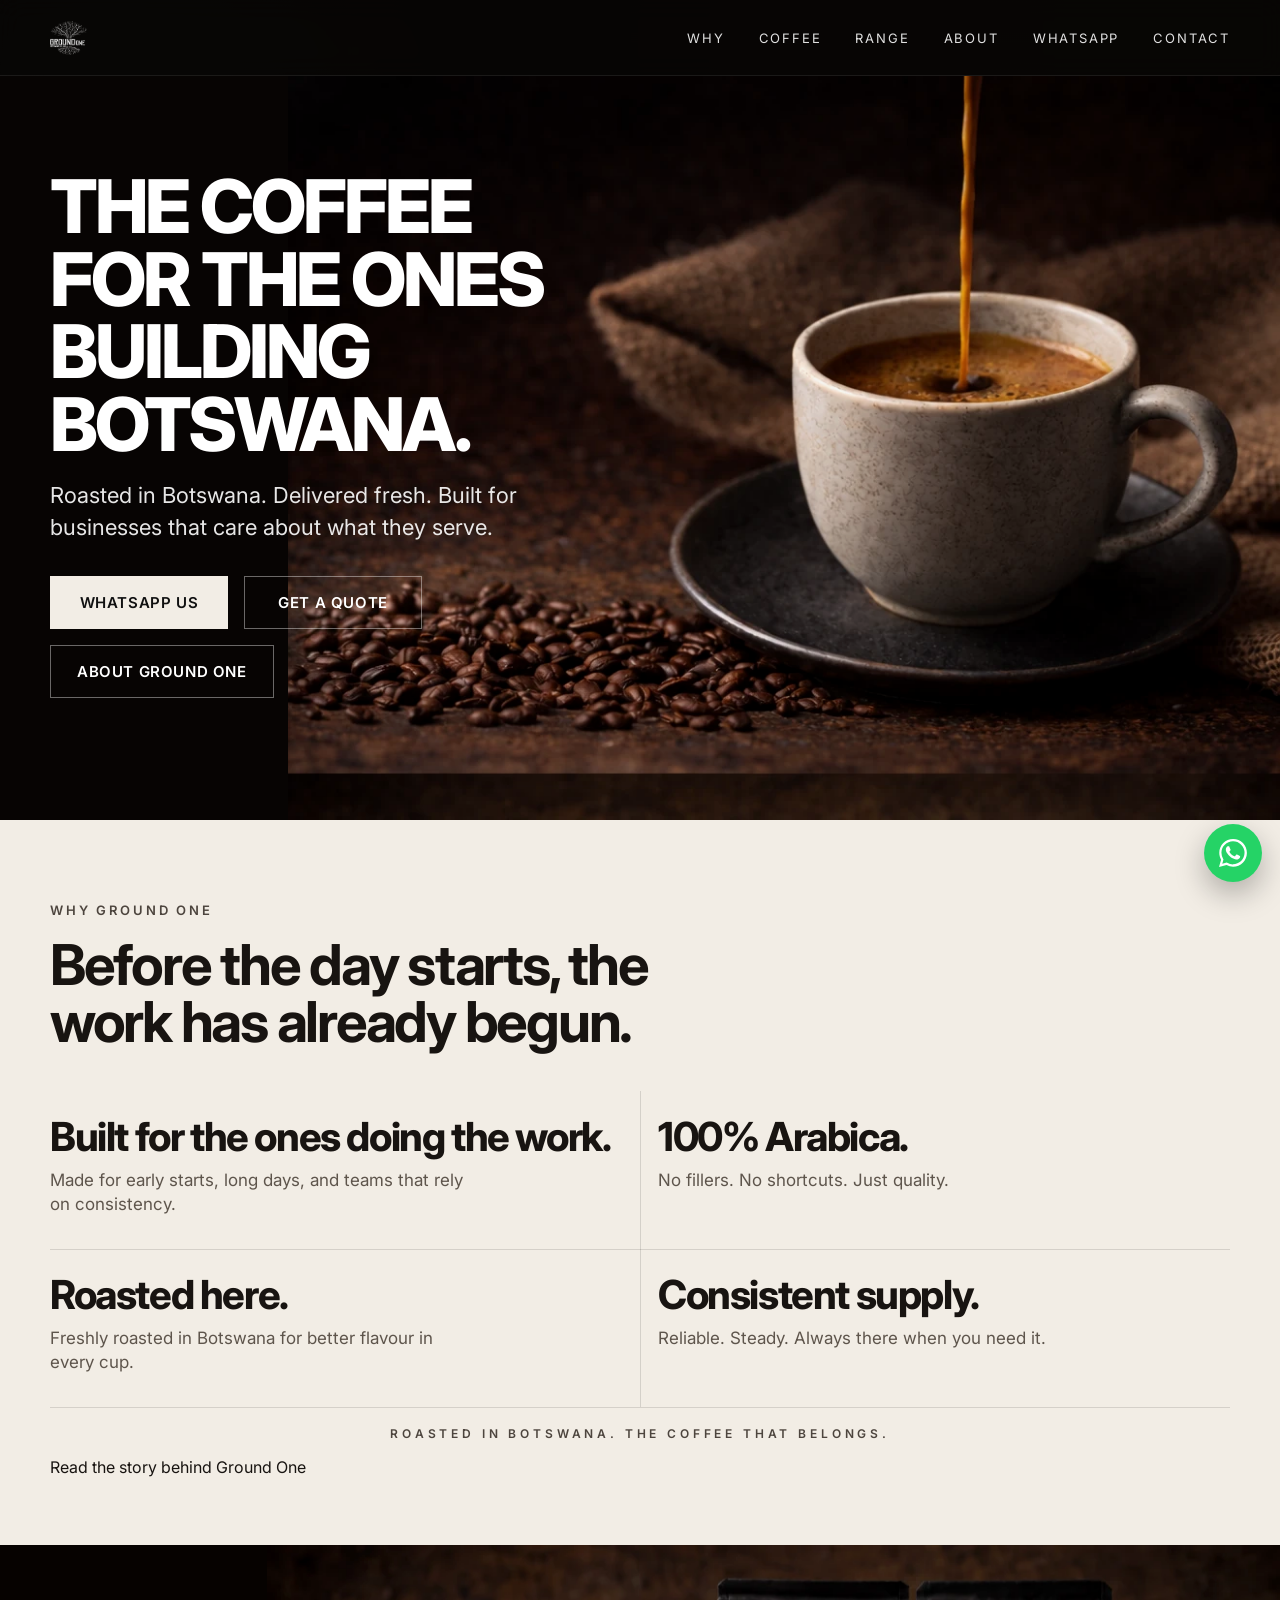
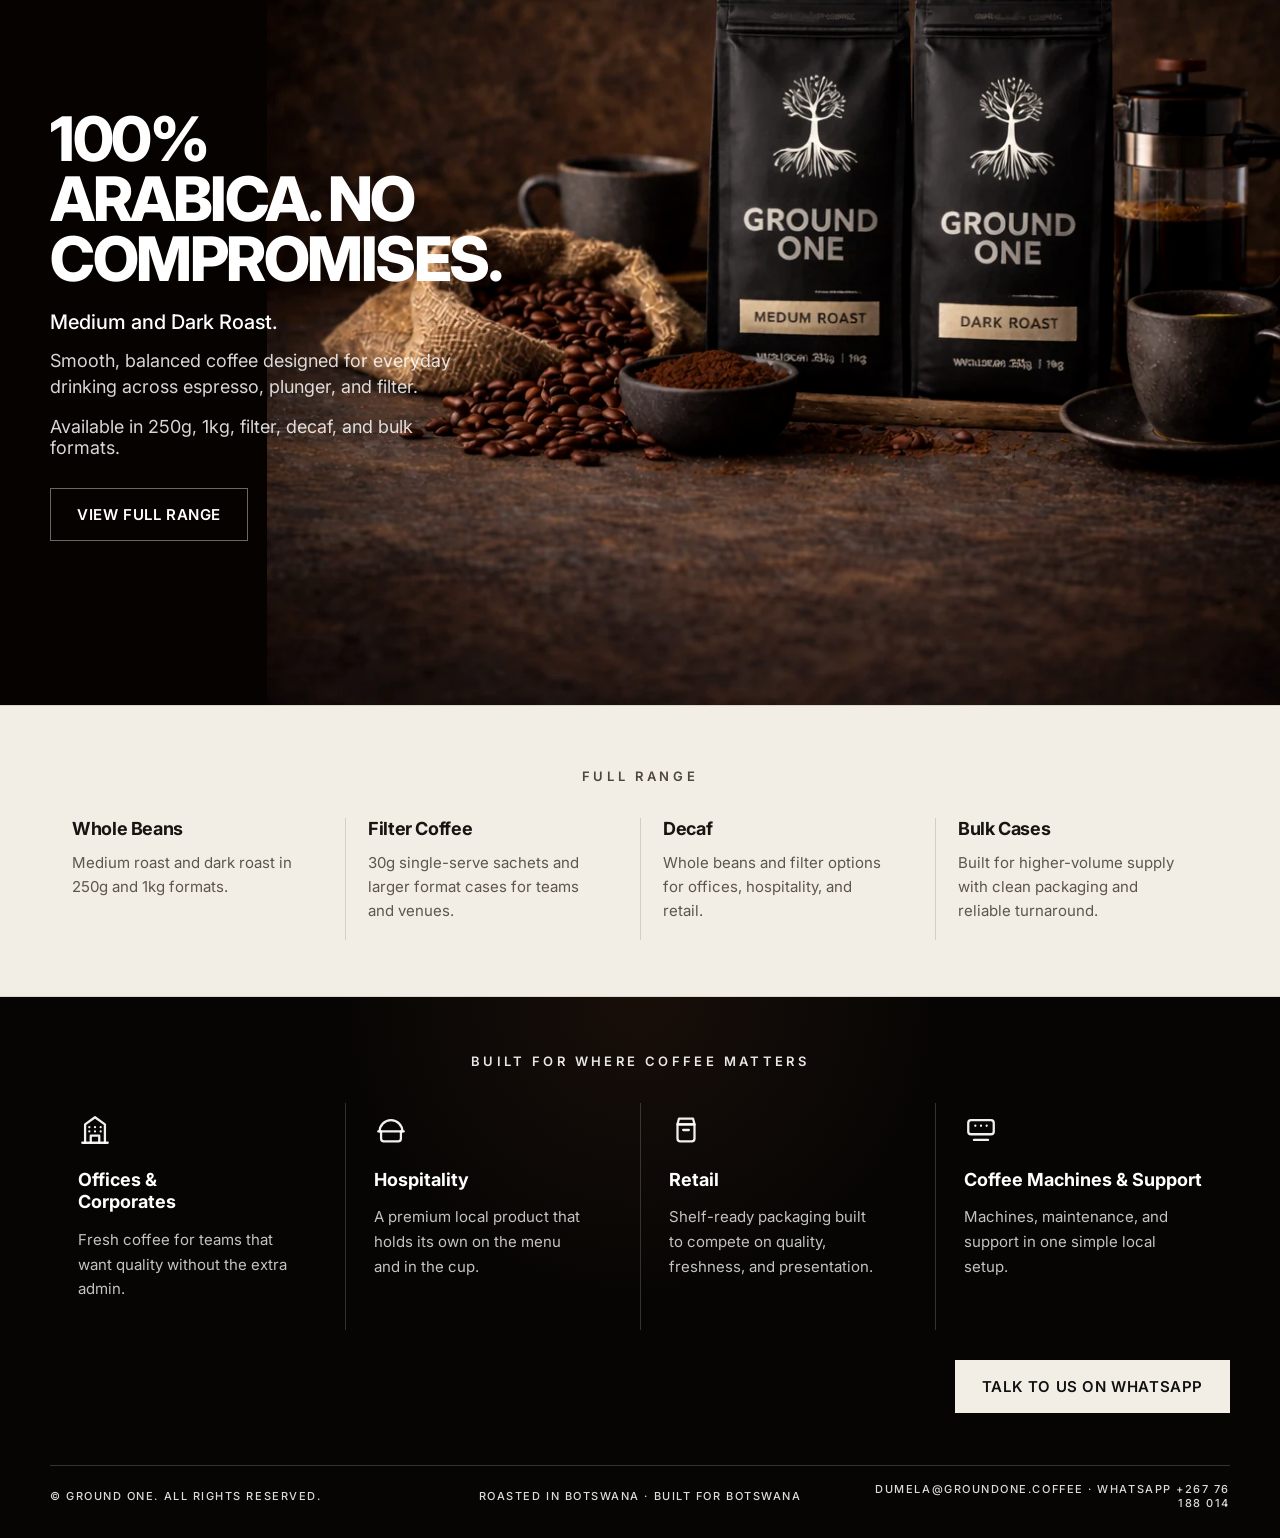
==== commit 283d59fa: "Add files via upload" ====
--- a/index.html
+++ b/index.html
@@ -564,6 +564,7 @@
         <a href="#why">Why</a>
         <a href="#coffee">Coffee</a>
         <a href="#range">Range</a>
+        <a href="about.html">About</a>
         <a href="https://wa.me/26776188014" target="_blank" rel="noopener">WhatsApp</a>
         <a href="#contact">Contact</a>
       </nav>
@@ -581,6 +582,7 @@
         <div class="actions">
           <a class="btn primary" href="https://wa.me/26776188014" target="_blank" rel="noopener">WhatsApp Us</a>
           <a class="btn secondary" href="mailto:dumela@groundone.coffee">Get a Quote</a>
+          <a class="btn ghost" href="about.html">About Ground One</a>
         </div>
       </div>
     </div>
@@ -619,6 +621,7 @@
       </div>
 
       <div class="anchor-line">Roasted in Botswana. The coffee that belongs.</div>
+      <p class="story-link"><a href="about.html">Read the story behind Ground One</a></p>
     </div>
   </section>
 
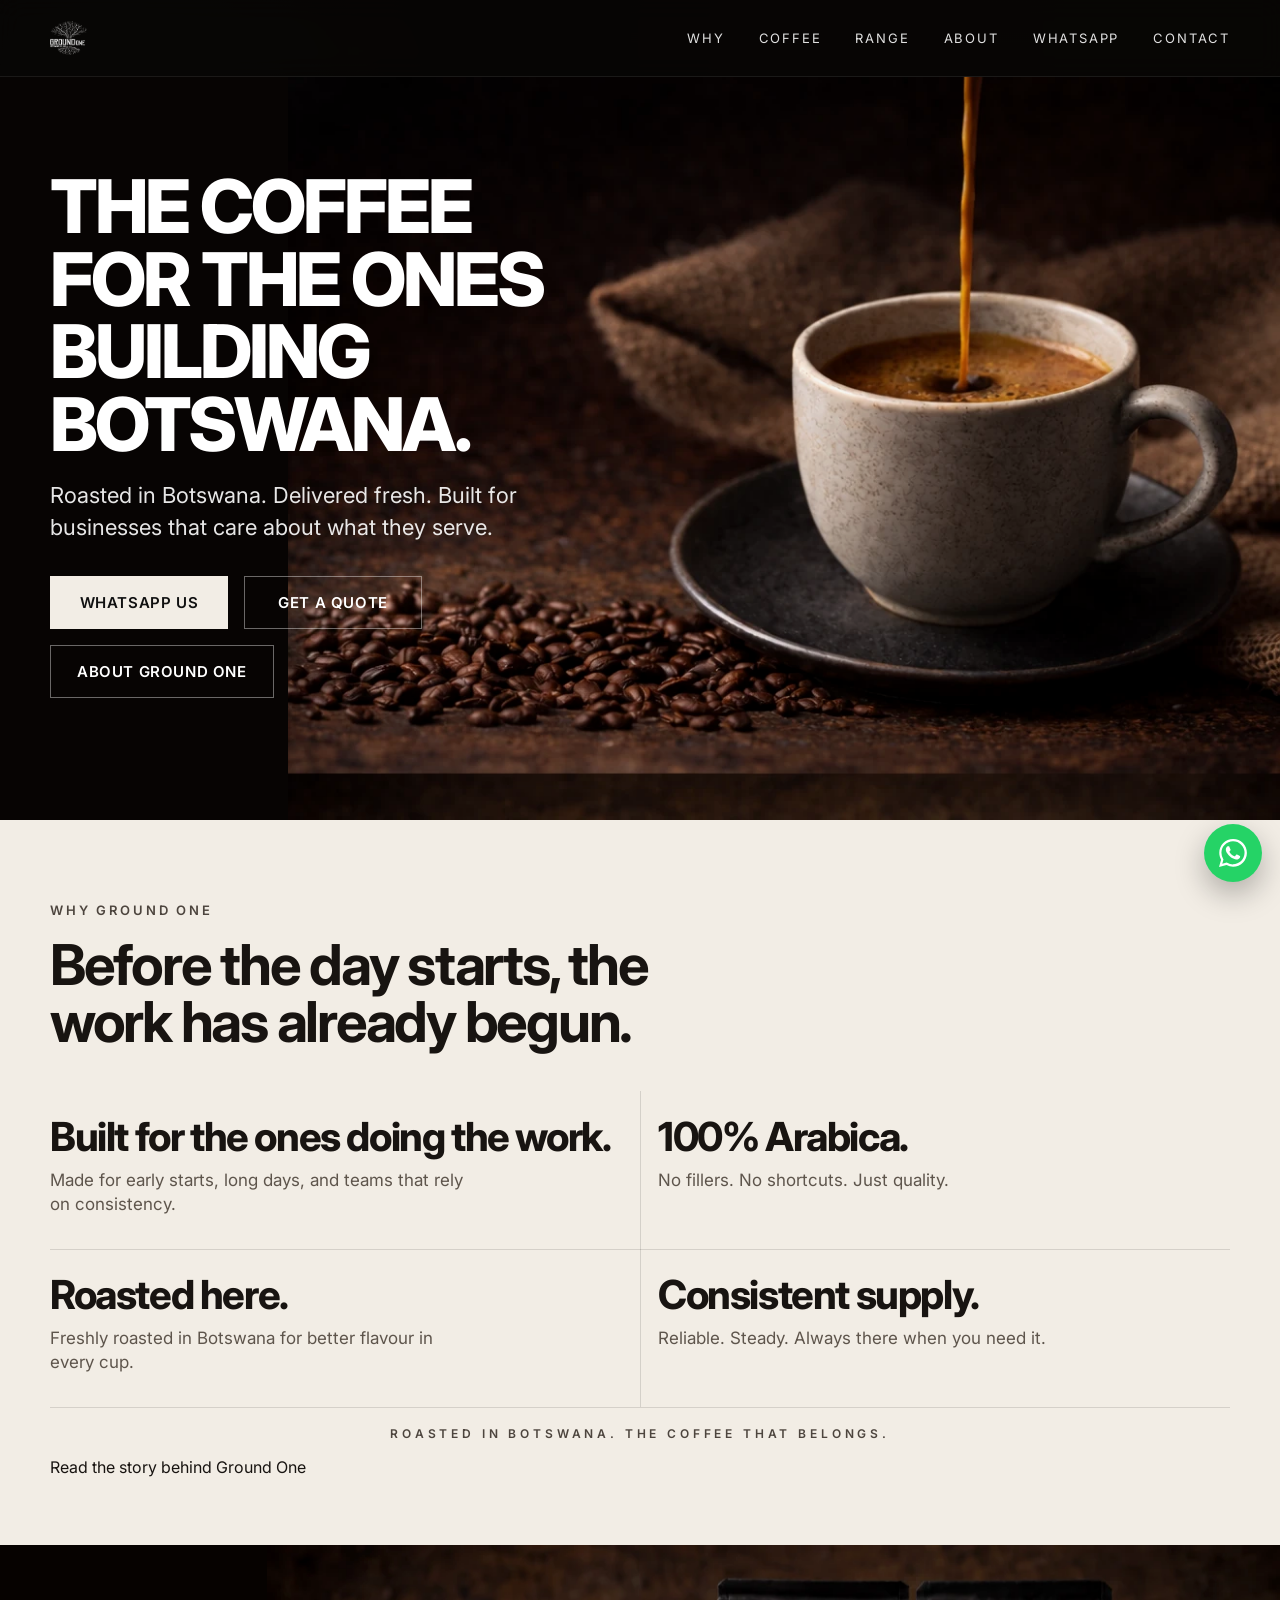
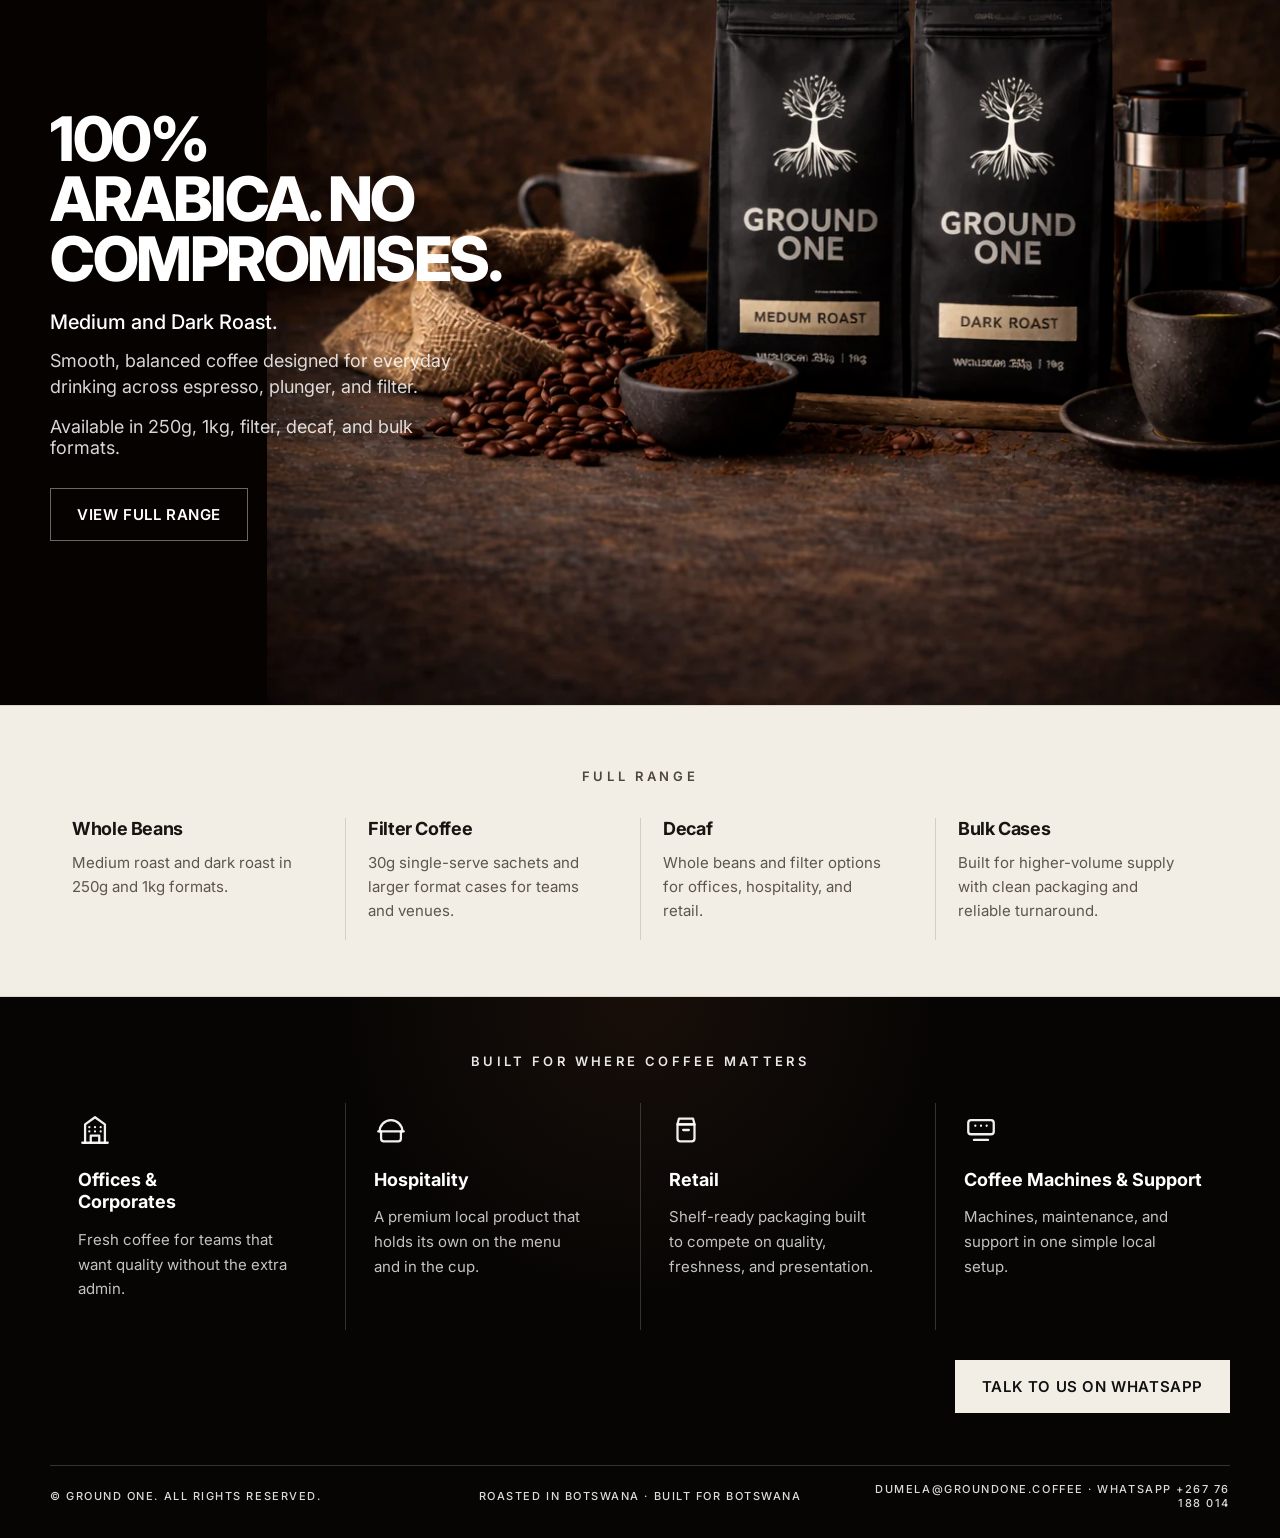
==== commit e5d3233b: "Add files via upload" ====
--- a/index.html
+++ b/index.html
@@ -42,13 +42,13 @@
       position: fixed;
       top: 0; left: 0; right: 0;
       z-index: 50;
-      height: var(--header-h);
+      min-height: var(--header-h);
       background: rgba(8, 6, 5, .86);
       backdrop-filter: blur(12px);
       border-bottom: 1px solid rgba(255,255,255,.08);
     }
     .site-header .wrap {
-      height: 100%;
+      min-height: var(--header-h);
       display: flex;
       align-items: center;
       justify-content: space-between;
@@ -461,10 +461,32 @@
 
     @media (max-width: 860px) {
       :root { --header-h: 68px; }
-      .nav { display: none; }
+      .site-header { min-height: 110px; }
+      .site-header .wrap {
+        min-height: auto;
+        display: grid;
+        grid-template-columns: 1fr;
+        align-content: center;
+        gap: 10px;
+        padding: 10px 0 12px;
+      }
+      .nav {
+        display: flex;
+        gap: 18px;
+        overflow-x: auto;
+        white-space: nowrap;
+        width: 100%;
+        padding-bottom: 4px;
+        scrollbar-width: none;
+        -ms-overflow-style: none;
+        font-size: 11px;
+        letter-spacing: .13em;
+      }
+      .nav::-webkit-scrollbar { display: none; }
       .brand img { height: 28px; }
       .hero {
         min-height: auto;
+        padding-top: 110px;
         background: #0a0705;
       }
       .hero-media {
@@ -534,7 +556,11 @@
     }
 
     @media (max-width: 560px) {
+      .site-header { min-height: 98px; }
       .wrap { width: calc(100% - 28px); }
+      .site-header .wrap { gap: 8px; padding: 10px 0 10px; }
+      .nav { gap: 14px; font-size: 10px; }
+      .hero { padding-top: 98px; }
       .hero-inner { margin-top: -22px; }
       .actions { flex-direction: column; }
       .btn { width: 100%; }
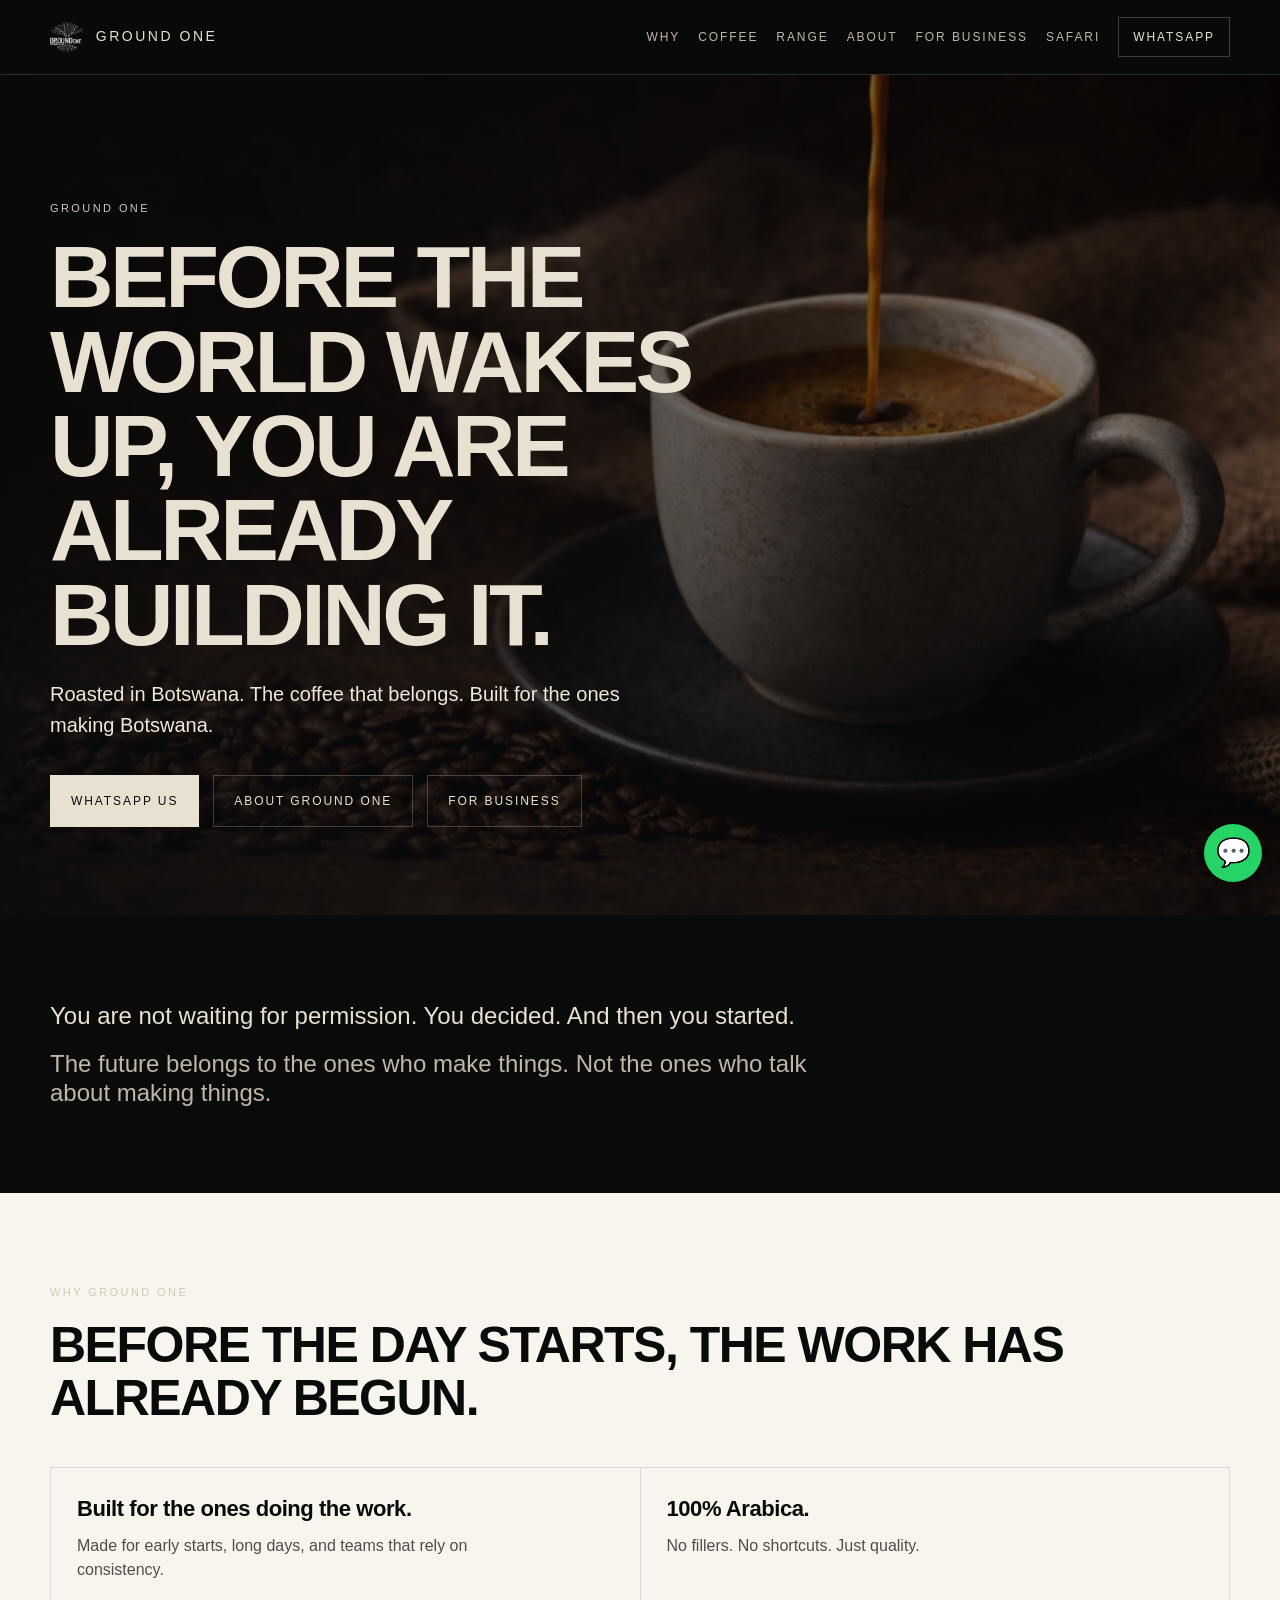
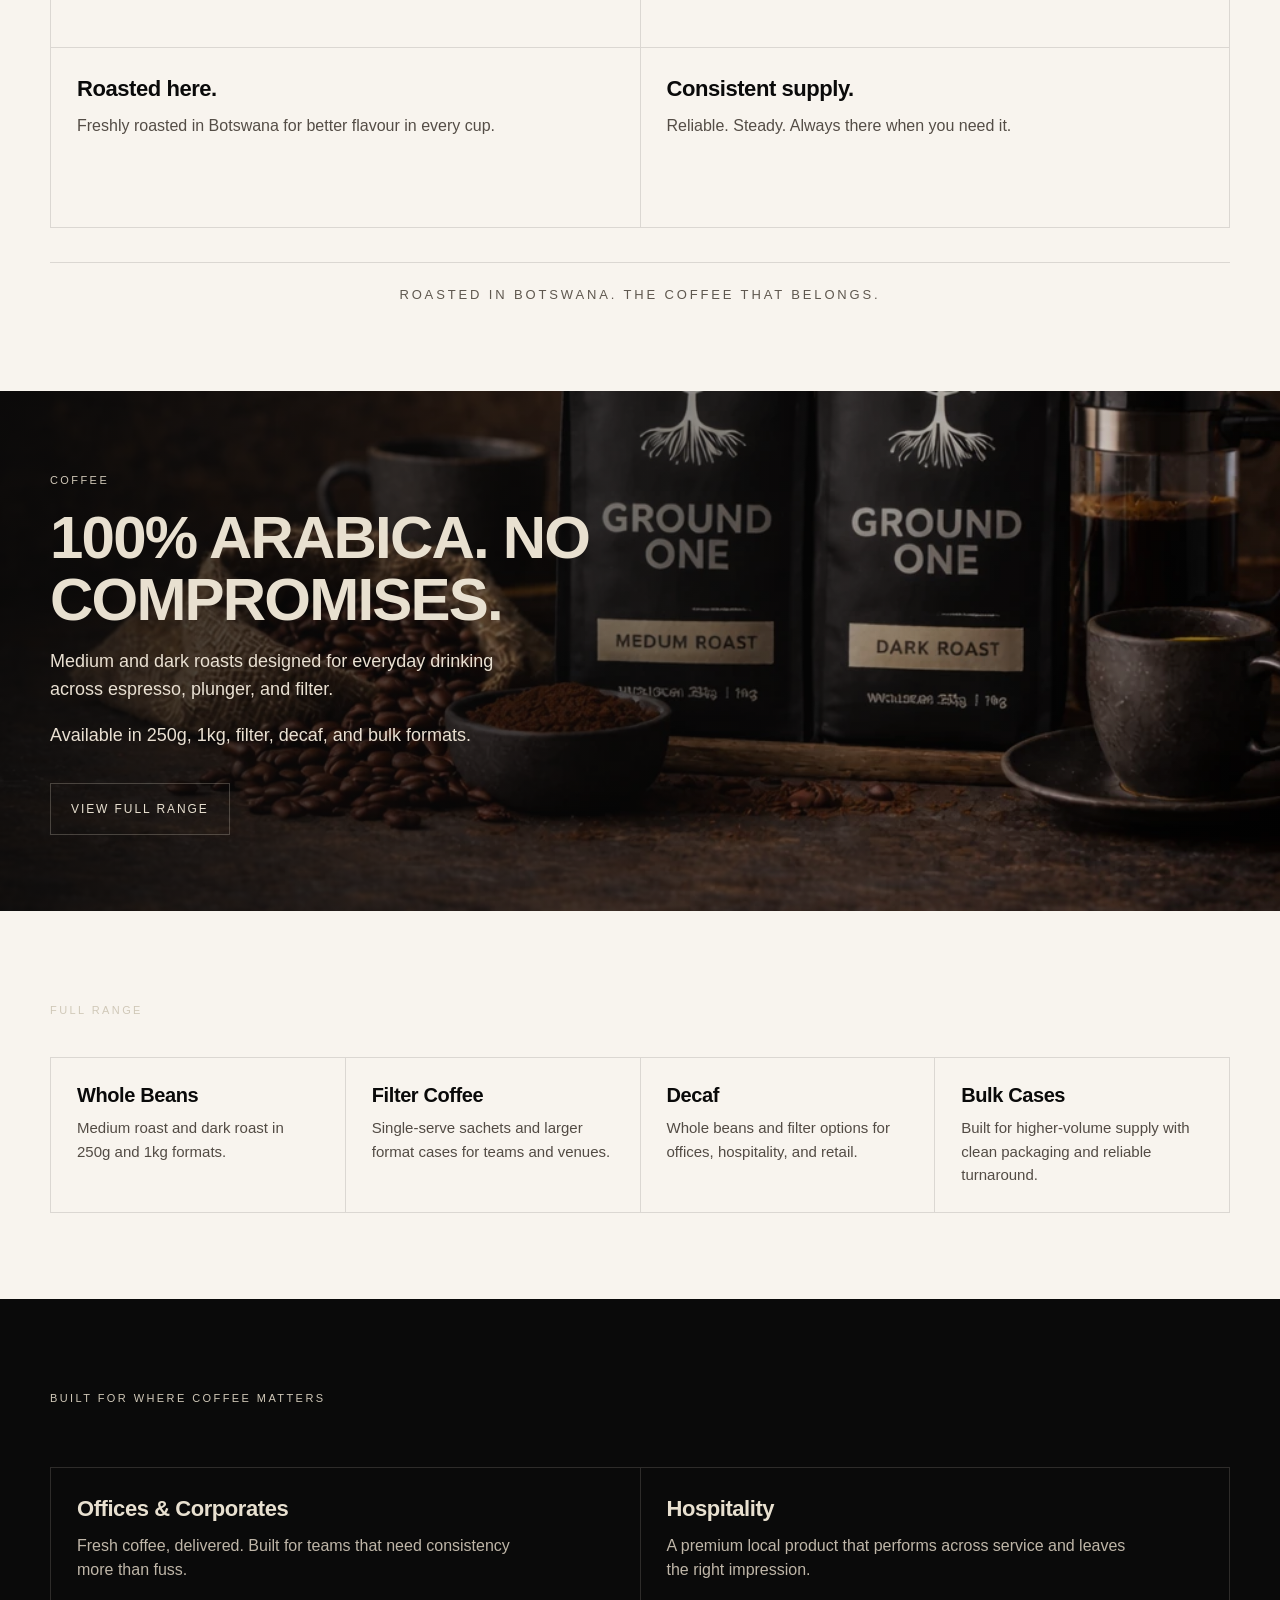
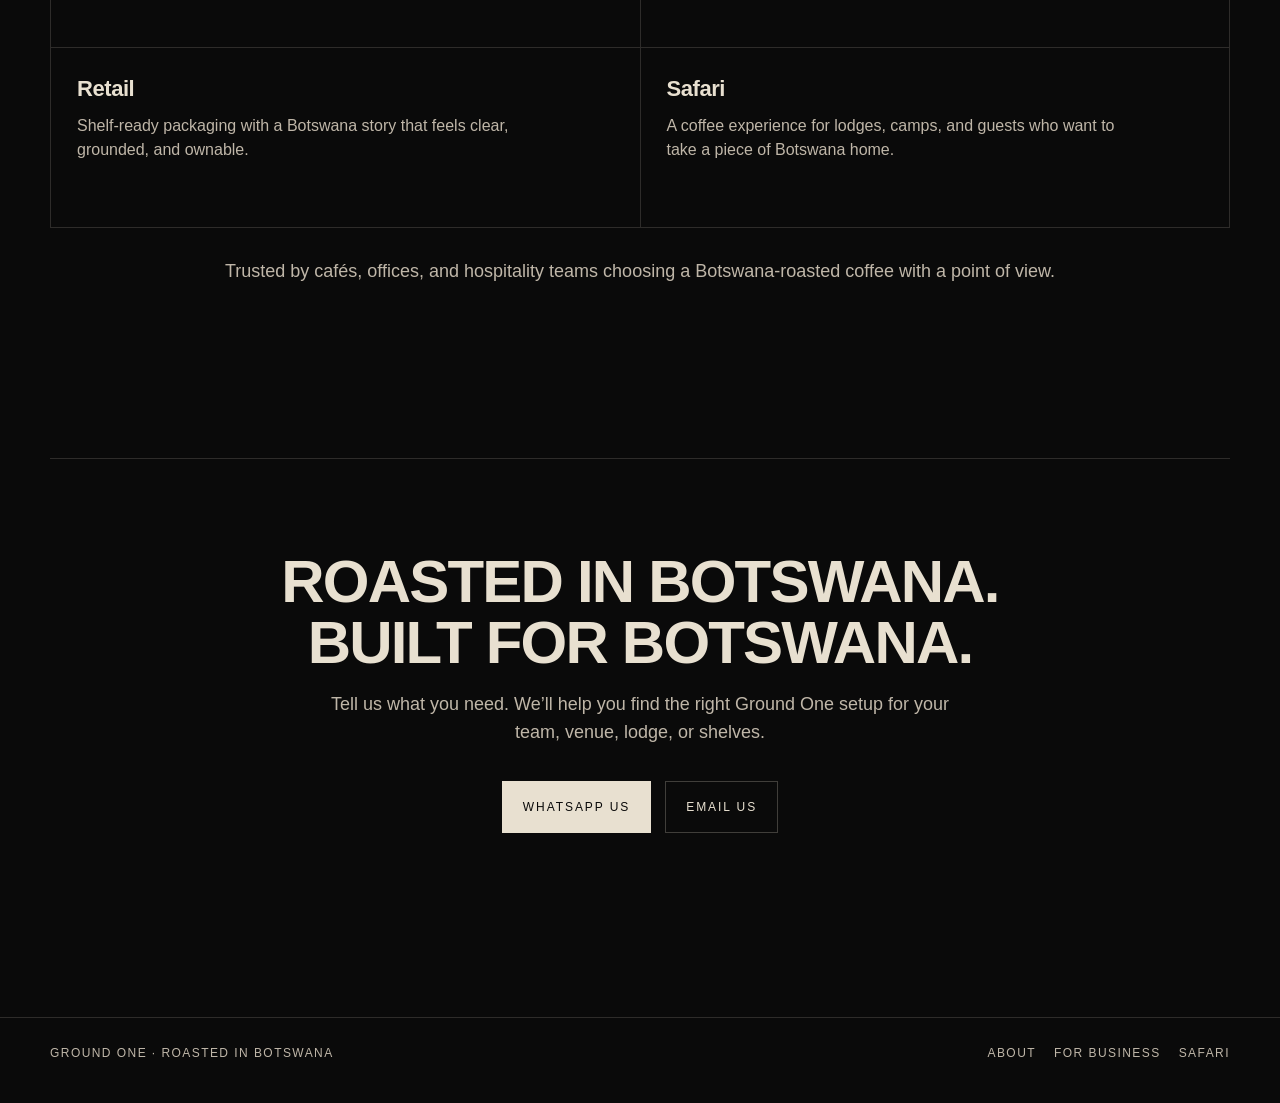
==== commit 7e11983b: "Add files via upload" ====
--- a/index.html
+++ b/index.html
@@ -3,742 +3,128 @@
 <head>
   <meta charset="UTF-8" />
   <meta name="viewport" content="width=device-width, initial-scale=1.0" />
-  <title>Ground One Coffee</title>
-  <link rel="preconnect" href="https://fonts.googleapis.com">
-  <link rel="preconnect" href="https://fonts.gstatic.com" crossorigin>
-  <link href="https://fonts.googleapis.com/css2?family=Inter:wght@400;500;600;700;800&display=swap" rel="stylesheet">
+  <title>Ground One | Roasted in Botswana</title>
+  <meta name="description" content="Ground One. Roasted in Botswana. The coffee that belongs." />
   <style>
-    :root {
-      --bg: #090705;
-      --bg-soft: #120e0b;
-      --bone: #f2ede5;
-      --bone-deep: #e8e0d3;
-      --text: #181411;
-      --muted: #5e554c;
-      --muted-dark: #5e554c;
-      --line: rgba(0,0,0,.12);
-      --white-line: rgba(255,255,255,.18);
-      --accent: #c9b79a;
-      --max: 1180px;
-      --header-h: 76px;
-    }
-
-    * { box-sizing: border-box; }
-    html { scroll-behavior: smooth; }
-    body {
-      margin: 0;
-      font-family: Inter, Arial, sans-serif;
-      background: var(--bg);
-      color: #fff;
-      -webkit-font-smoothing: antialiased;
-      text-rendering: optimizeLegibility;
-    }
-    img { display: block; max-width: 100%; }
-    a { color: inherit; text-decoration: none; }
-
-    .wrap { width: min(var(--max), calc(100% - 48px)); margin: 0 auto; }
-
-    .site-header {
-      position: fixed;
-      top: 0; left: 0; right: 0;
-      z-index: 50;
-      min-height: var(--header-h);
-      background: rgba(8, 6, 5, .86);
-      backdrop-filter: blur(12px);
-      border-bottom: 1px solid rgba(255,255,255,.08);
-    }
-    .site-header .wrap {
-      min-height: var(--header-h);
-      display: flex;
-      align-items: center;
-      justify-content: space-between;
-      gap: 24px;
-    }
-    .brand {
-      display: inline-flex;
-      align-items: center;
-      white-space: nowrap;
-    }
-    .brand img {
-      height: 34px;
-      width: auto;
-      display: block;
-    }
-    .nav {
-      display: flex;
-      align-items: center;
-      gap: 34px;
-      font-size: 13px;
-      letter-spacing: .14em;
-      text-transform: uppercase;
-      color: rgba(255,255,255,.88);
-    }
-
-    .hero {
-      position: relative;
-      min-height: 820px;
-      padding-top: var(--header-h);
-      background:
-        radial-gradient(circle at 8% 20%, rgba(255,255,255,.04), transparent 34%),
-        linear-gradient(90deg, rgba(0,0,0,.86) 0%, rgba(0,0,0,.58) 36%, rgba(0,0,0,.16) 62%, rgba(0,0,0,0) 100%),
-        #0a0705;
-      overflow: hidden;
-    }
-    .hero-media {
-      position: absolute;
-      inset: var(--header-h) 0 0 0;
-      z-index: 0;
-    }
-    .hero-media img {
-      width: 100%;
-      height: calc(100% - 0px);
-      object-fit: contain;
-      object-position: right center;
-      margin-left: auto;
-      filter: saturate(.96) contrast(1.02) brightness(.96);
-      background: #0a0705;
-    }
-    .hero-inner {
-      position: relative;
-      z-index: 1;
-      min-height: calc(820px - var(--header-h));
-      display: flex;
-      align-items: center;
-    }
-    .hero-copy {
-      max-width: 600px;
-      padding: 36px 0 64px;
-    }
-    .hero h1 {
-      margin: 0 0 20px;
-      font-size: clamp(44px, 6vw, 74px);
-      line-height: .98;
-      font-weight: 800;
-      letter-spacing: -.04em;
-      max-width: 560px;
-    }
-    .hero p {
-      margin: 0 0 32px;
-      font-size: clamp(18px, 2vw, 22px);
-      line-height: 1.45;
-      color: rgba(255,255,255,.9);
-      max-width: 530px;
-    }
-    .actions {
-      display: flex;
-      gap: 16px;
-      flex-wrap: wrap;
-    }
-    .btn {
-      display: inline-flex;
-      align-items: center;
-      justify-content: center;
-      min-width: 178px;
-      padding: 16px 26px;
-      border: 1px solid rgba(255,255,255,.4);
-      font-size: 15px;
-      font-weight: 600;
-      letter-spacing: .04em;
-      text-transform: uppercase;
-      transition: .25s ease;
-    }
-    .btn.primary {
-      background: var(--bone);
-      border-color: var(--bone);
-      color: #111;
-    }
-    .btn.secondary {
-      background: transparent;
-      color: #fff;
-    }
-    .btn:hover { transform: translateY(-1px); }
-
-    .btn.secondary:hover {
-      background: rgba(255,255,255,.08);
-      border-color: rgba(255,255,255,.58);
-    }
-    .btn.primary:hover {
-      background: #fff7eb;
-      border-color: #fff7eb;
-    }
-    .hero-copy,
-    .feature,
-    .product-copy,
-    .range-item,
-    .channel {
-      opacity: 0;
-      transform: translateY(10px);
-      animation: fadeUp .6s ease forwards;
-    }
-    .feature:nth-child(2), .range-item:nth-child(2), .channel:nth-child(2) { animation-delay: .06s; }
-    .range-item:nth-child(3), .channel:nth-child(3) { animation-delay: .12s; }
-    .range-item:nth-child(4), .channel:nth-child(4) { animation-delay: .18s; }
-    .whatsapp-float {
-      position: fixed;
-      right: 18px;
-      bottom: 18px;
-      z-index: 80;
-      width: 58px;
-      height: 58px;
-      border-radius: 999px;
-      background: #25D366;
-      display: grid;
-      place-items: center;
-      color: #fff;
-      box-shadow: 0 12px 30px rgba(0,0,0,.28);
-      transition: transform .2s ease, box-shadow .2s ease;
-    }
-    .whatsapp-float:hover {
-      transform: translateY(-2px);
-      box-shadow: 0 18px 36px rgba(0,0,0,.34);
-    }
-    .whatsapp-float svg { width: 28px; height: 28px; }
-    @keyframes fadeUp {
-      to { opacity: 1; transform: translateY(0); }
-    }
-
-    .section-why {
-      background: var(--bone);
-      color: var(--text);
-      padding: 82px 0 52px;
-    }
-    .eyebrow {
-      margin: 0 0 18px;
-      font-size: 13px;
-      font-weight: 600;
-      letter-spacing: .22em;
-      text-transform: uppercase;
-      color: #4d453e;
-    }
-    .section-why h2 {
-      margin: 0 0 40px;
-      font-size: clamp(34px, 4.4vw, 62px);
-      line-height: 1.02;
-      letter-spacing: -.04em;
-      max-width: 720px;
-    }
-    .why-grid {
-      display: grid;
-      grid-template-columns: 1fr 1fr;
-      gap: 0 36px;
-      align-items: stretch;
-      position: relative;
-      padding: 0;
-    }
-    .why-grid::before {
-      content: '';
-      position: absolute;
-      left: calc(50% - .5px);
-      top: 0;
-      bottom: 0;
-      width: 1px;
-      background: var(--line);
-    }
-    .why-grid::after {
-      content: '';
-      position: absolute;
-      left: 0;
-      right: 0;
-      top: 50%;
-      height: 1px;
-      background: var(--line);
-    }
-    .feature {
-      padding: 26px 0 22px;
-      min-height: 158px;
-      display: flex;
-      flex-direction: column;
-      justify-content: flex-start;
-    }
-    .feature h3 {
-      margin: 0 0 10px;
-      font-size: clamp(32px, 4.2vw, 40px);
-      line-height: 1.02;
-      letter-spacing: -0.035em;
-      font-weight: 750;
-    }
-    .feature p {
-      margin: 0;
-      color: var(--muted-dark);
-      font-size: 17px;
-      line-height: 1.45;
-      max-width: 420px;
-    }
-    .anchor-line {
-      padding: 18px 0 0;
-      border-top: 1px solid var(--line);
-      text-align: center;
-      font-size: 12px;
-      font-weight: 600;
-      letter-spacing: .32em;
-      text-transform: uppercase;
-      color: #4d453e;
-    }
-
-    .product {
-      position: relative;
-      min-height: 760px;
-      background:
-        linear-gradient(90deg, rgba(0,0,0,.78) 0%, rgba(0,0,0,.6) 31%, rgba(0,0,0,.18) 60%, rgba(0,0,0,0) 100%),
-        #0b0705;
-      overflow: hidden;
-    }
-    .product-media {
-      position: absolute;
-      inset: 0;
-      z-index: 0;
-    }
-    .product-media img {
-      width: 100%;
-      height: 100%;
-      object-fit: contain;
-      object-position: right center;
-      background: #0b0705;
-      filter: saturate(.98) contrast(1.04);
-    }
-    .product-inner {
-      position: relative;
-      z-index: 1;
-      min-height: 760px;
-      display: flex;
-      align-items: center;
-    }
-    .product-copy {
-      max-width: 430px;
-      padding: 70px 0;
-    }
-    .product h2 {
-      margin: 0 0 20px;
-      font-size: clamp(38px, 4.8vw, 68px);
-      line-height: .98;
-      font-weight: 800;
-      letter-spacing: -.04em;
-    }
-    .product .sub {
-      margin: 0 0 14px;
-      font-size: 20px;
-      font-weight: 500;
-    }
-    .product .copy {
-      margin: 0 0 16px;
-      font-size: 18px;
-      line-height: 1.45;
-      color: rgba(255,255,255,.84);
-    }
-    .product .avail {
-      margin: 0 0 30px;
-      font-size: 18px;
-      color: rgba(255,255,255,.84);
-    }
-
-    .full-range {
-      background: var(--bone);
-      color: var(--text);
-      padding: 62px 0 56px;
-      border-top: 1px solid #dfd6ca;
-      border-bottom: 1px solid #dfd6ca;
-    }
-    .full-range .label {
-      text-align: center;
-      margin: 0 0 34px;
-      font-size: 13px;
-      font-weight: 600;
-      letter-spacing: .28em;
-      text-transform: uppercase;
-      color: #4d453e;
-    }
-    .range-grid {
-      display: grid;
-      grid-template-columns: repeat(4, 1fr);
-      gap: 0;
-    }
-    .range-item {
-      padding: 0 22px 10px;
-      border-left: 1px solid #d7cec1;
-      min-height: 122px;
-    }
-    .range-item:first-child { border-left: 0; }
-    .range-item h4 {
-      margin: 0 0 12px;
-      font-size: 18px;
-      font-weight: 700;
-      color: var(--text);
-      letter-spacing: -.02em;
-    }
-    .range-item p {
-      margin: 0;
-      font-size: 15px;
-      line-height: 1.6;
-      color: var(--muted-dark);
-      max-width: 230px;
-    }
-
-    .channels {
-      background:
-        radial-gradient(circle at 50% 0%, rgba(113,66,35,.16), transparent 38%),
-        #070504;
-      padding: 56px 0 32px;
-    }
-    .channels .label {
-      text-align: center;
-      margin: 0 0 34px;
-      font-size: 13px;
-      font-weight: 600;
-      letter-spacing: .26em;
-      text-transform: uppercase;
-      color: rgba(255,255,255,.9);
-    }
-    .channels-grid {
-      display: grid;
-      grid-template-columns: repeat(4, 1fr);
-      gap: 0;
-      align-items: stretch;
-    }
-    .channel {
-      padding: 10px 28px 28px;
-      border-left: 1px solid var(--white-line);
-    }
-    .channel:first-child { border-left: 0; }
-    .channel .icon {
-      width: 34px;
-      height: 34px;
-      margin-bottom: 18px;
-      color: rgba(255,255,255,.94);
-    }
-    .channel h4 {
-      margin: 0 0 14px;
-      font-size: 18px;
-      line-height: 1.25;
-      font-weight: 700;
-      color: #fff;
-    }
-    .channel p {
-      margin: 0;
-      font-size: 15px;
-      line-height: 1.65;
-      color: rgba(255,255,255,.76);
-      max-width: 210px;
-    }
-    .setup-cta {
-      margin-top: 30px;
-      display: flex;
-      justify-content: flex-end;
-    }
-    .setup-cta .btn {
-      min-width: 258px;
-      border-color: transparent;
-      background: var(--bone);
-      color: #111;
-    }
-
-    .footer {
-      background: #070504;
-      padding: 20px 0 28px;
-    }
-    .footer-inner {
-      border-top: 1px solid var(--white-line);
-      padding-top: 16px;
-      display: grid;
-      grid-template-columns: 1fr 1fr 1fr;
-      gap: 18px;
-      align-items: center;
-      color: rgba(255,255,255,.86);
-      font-size: 11px;
-      font-weight: 500;
-      letter-spacing: .14em;
-      text-transform: uppercase;
-    }
-    .footer-inner div:nth-child(2) { text-align: center; }
-    .footer-inner div:nth-child(3) { text-align: right; }
-
-    @media (max-width: 1100px) {
-      .hero { min-height: 760px; }
-      .product { min-height: 680px; }
-      .product-inner { min-height: 680px; }
-      .wrap { width: min(var(--max), calc(100% - 36px)); }
-      .hero h1 { max-width: 500px; }
-    }
-
-    @media (max-width: 860px) {
-      :root { --header-h: 68px; }
-      .site-header { min-height: 110px; }
-      .site-header .wrap {
-        min-height: auto;
-        display: grid;
-        grid-template-columns: 1fr;
-        align-content: center;
-        gap: 10px;
-        padding: 10px 0 12px;
-      }
-      .nav {
-        display: flex;
-        gap: 18px;
-        overflow-x: auto;
-        white-space: nowrap;
-        width: 100%;
-        padding-bottom: 4px;
-        scrollbar-width: none;
-        -ms-overflow-style: none;
-        font-size: 11px;
-        letter-spacing: .13em;
-      }
-      .nav::-webkit-scrollbar { display: none; }
-      .brand img { height: 28px; }
-      .hero {
-        min-height: auto;
-        padding-top: 110px;
-        background: #0a0705;
-      }
-      .hero-media {
-        position: relative;
-        inset: auto;
-        height: auto;
-      }
-      .hero-media img {
-        width: 100%;
-        height: auto;
-        object-fit: cover;
-        object-position: center center;
-      }
-      .hero-inner {
-        min-height: auto;
-        margin-top: -56px;
-        padding-bottom: 22px;
-      }
-      .hero-copy {
-        max-width: none;
-        padding: 0 0 0;
-      }
-      .hero h1 {
-        max-width: 680px;
-        font-size: clamp(34px, 10vw, 54px);
-      }
-      .hero p { font-size: 18px; max-width: 460px; }
-      .btn { min-width: 160px; padding: 14px 18px; font-size: 14px; }
-
-      .section-why { padding: 58px 0 42px; }
-      .why-grid { grid-template-columns: 1fr; gap: 0; }
-      .why-grid::before,
-      .why-grid::after { display: none; }
-
-      .product {
-        min-height: auto;
-        background: #0b0705;
-      }
-      .product-media {
-        position: relative;
-        height: auto;
-      }
-      .product-media img {
-        width: 100%;
-        height: auto;
-        object-fit: cover;
-        object-position: center center;
-      }
-      .product-inner {
-        min-height: auto;
-        margin-top: -28px;
-      }
-      .product-copy {
-        padding: 0 0 34px;
-        max-width: 480px;
-      }
-
-      .range-grid,
-      .channels-grid,
-      .footer-inner {
-        grid-template-columns: 1fr 1fr;
-      }
-      .range-item:nth-child(3), .channel:nth-child(3) { border-left: 0; }
-      .range-item, .channel { padding-left: 18px; padding-right: 18px; }
-      .setup-cta { justify-content: center; }
-      .footer-inner div:nth-child(2), .footer-inner div:nth-child(3) { text-align: left; }
-    }
-
-    @media (max-width: 560px) {
-      .site-header { min-height: 98px; }
-      .wrap { width: calc(100% - 28px); }
-      .site-header .wrap { gap: 8px; padding: 10px 0 10px; }
-      .nav { gap: 14px; font-size: 10px; }
-      .hero { padding-top: 98px; }
-      .hero-inner { margin-top: -22px; }
-      .actions { flex-direction: column; }
-      .btn { width: 100%; }
-      .section-why h2 { margin-bottom: 24px; }
-      .feature { padding: 20px 0 18px; }
-      .feature h3 { font-size: 24px; }
-      .feature p { font-size: 16px; }
-      .range-grid,
-      .channels-grid,
-      .footer-inner { grid-template-columns: 1fr; }
-      .range-item, .channel { border-left: 0; padding: 0 0 18px; }
-      .range-item + .range-item { border-top: 1px solid #d7cec1; padding-top: 18px; }
-      .channel + .channel { border-top: 1px solid var(--white-line); padding-top: 18px; }
-      .footer-inner { gap: 12px; }
-      .footer-inner div:nth-child(2), .footer-inner div:nth-child(3) { text-align: left; }
-      .setup-cta .btn { min-width: 0; width: 100%; }
-      .whatsapp-float { width: 54px; height: 54px; right: 14px; bottom: 14px; }
-      .footer-inner { font-size: 10px; letter-spacing: .1em; }
-    }
+    :root{--black:#0A0A0A;--bone:#E8E0D0;--cream:#F8F4EE;--earth:#8A7355;--mid:#D0C8B8;--muted:#BFB6A8;--line:rgba(232,224,208,.16);--line-dark:rgba(10,10,10,.12);--green:#25D366;--max:1180px}
+    *{box-sizing:border-box} html{scroll-behavior:smooth}
+    body{margin:0;font-family:Arial,Helvetica,sans-serif;background:var(--black);color:var(--bone);line-height:1.55;-webkit-font-smoothing:antialiased;text-rendering:optimizeLegibility}
+    a{color:inherit;text-decoration:none} img{display:block;max-width:100%}
+    .container{width:min(var(--max),calc(100% - 40px));margin:0 auto}
+    .site-header{position:sticky;top:0;z-index:1000;background:rgba(10,10,10,.92);backdrop-filter:blur(10px);border-bottom:1px solid var(--line)}
+    .nav-wrap{min-height:74px;display:flex;align-items:center;justify-content:space-between;gap:18px;flex-wrap:wrap;padding:12px 0}
+    .brand{display:flex;align-items:center;gap:12px}.brand img{height:30px}.brand span{font-size:14px;letter-spacing:.18em;text-transform:uppercase;color:var(--bone)}
+    .nav{display:flex;gap:18px;align-items:center;flex-wrap:wrap;justify-content:flex-end}
+    .nav a{font-size:12px;letter-spacing:.16em;text-transform:uppercase;color:var(--muted)} .nav a:hover,.nav a.active{color:var(--bone)} .nav .nav-cta{border:1px solid rgba(232,224,208,.24);padding:10px 14px;color:var(--bone)}
+    .hero{min-height:88vh;display:flex;align-items:end;background:linear-gradient(90deg,rgba(10,10,10,.82) 0%,rgba(10,10,10,.52) 45%,rgba(10,10,10,.18) 100%),linear-gradient(180deg,rgba(10,10,10,.15) 0%,rgba(10,10,10,.55) 100%),url('groundone-hero-split.webp') center center/cover no-repeat}
+    .hero-inner{width:min(var(--max),calc(100% - 40px));margin:0 auto;padding:120px 0 88px}
+    .eyebrow{display:inline-block;font-size:11px;letter-spacing:.22em;text-transform:uppercase;color:var(--mid);margin-bottom:18px}
+    h1,h2,h3,h4,p{margin:0}
+    h1{max-width:780px;font-size:clamp(42px,7vw,88px);line-height:.96;letter-spacing:-.04em;text-transform:uppercase;color:var(--bone)}
+    .hero-copy{max-width:620px;margin-top:22px;font-size:20px;color:#F0E8DB}
+    .hero-actions{display:flex;flex-wrap:wrap;gap:14px;margin-top:34px}
+    .btn{display:inline-flex;align-items:center;justify-content:center;min-height:52px;padding:0 20px;border:1px solid rgba(232,224,208,.24);font-size:12px;letter-spacing:.16em;text-transform:uppercase}
+    .btn-primary{background:var(--bone);color:var(--black);border-color:var(--bone)} .btn-secondary{background:transparent;color:var(--bone)}
+    .section{padding:86px 0}.section-dark{background:var(--black);color:var(--bone)} .section-light{background:var(--cream);color:var(--black)}
+    .statement p{font-size:24px;line-height:1.22;max-width:780px;color:var(--bone)} .statement p + p{margin-top:18px;color:var(--muted)}
+    .lede{font-size:clamp(28px,4vw,50px);line-height:1.06;letter-spacing:-.03em;text-transform:uppercase}
+    .grid-2{display:grid;grid-template-columns:repeat(2,minmax(0,1fr));gap:0;margin-top:42px;border-top:1px solid var(--line-dark);border-left:1px solid var(--line-dark)}
+    .value{padding:28px 26px 26px;border-right:1px solid var(--line-dark);border-bottom:1px solid var(--line-dark);min-height:180px}
+    .value h3{font-size:22px;line-height:1.15;letter-spacing:-.02em;margin-bottom:12px}.value p{font-size:16px;color:#544D46;max-width:470px}
+    .brand-line{margin-top:34px;padding-top:22px;border-top:1px solid var(--line-dark);text-align:center;font-size:13px;letter-spacing:.22em;text-transform:uppercase;color:#5f584f}
+    .product-band{min-height:520px;display:flex;align-items:center;background:linear-gradient(90deg,rgba(10,10,10,.84) 0%,rgba(10,10,10,.54) 44%,rgba(10,10,10,.12) 100%),url('groundone-product-split.webp') center center/cover no-repeat}
+    .product-copy{width:min(var(--max),calc(100% - 40px));margin:0 auto;padding:74px 0}
+    .product-copy h2{max-width:560px;font-size:clamp(34px,5vw,60px);line-height:1.02;letter-spacing:-.03em;text-transform:uppercase;color:var(--bone)}
+    .product-copy p{max-width:500px;margin-top:18px;font-size:18px;color:#E9E0D2}
+    .range-grid{display:grid;grid-template-columns:repeat(4,minmax(0,1fr));gap:0;margin-top:20px;border-top:1px solid var(--line-dark);border-left:1px solid var(--line-dark)}
+    .range-item{padding:26px;border-right:1px solid var(--line-dark);border-bottom:1px solid var(--line-dark)}
+    .range-item h4{font-size:20px;line-height:1.1;letter-spacing:-.02em;margin-bottom:10px}.range-item p{font-size:15px;color:#524B44}
+    .dark-grid{display:grid;grid-template-columns:repeat(2,minmax(0,1fr));gap:0;margin-top:42px;border-top:1px solid var(--line);border-left:1px solid var(--line)}
+    .dark-card{padding:28px 26px 26px;border-right:1px solid var(--line);border-bottom:1px solid var(--line);min-height:180px}
+    .dark-card h3{font-size:22px;line-height:1.15;letter-spacing:-.02em;margin-bottom:12px}.dark-card p{font-size:16px;color:var(--muted);max-width:470px}
+    .trust{padding:30px 0 0;text-align:center}.trust p{font-size:18px;color:var(--muted)}
+    .cta{text-align:center;padding:92px 0 98px;border-top:1px solid var(--line)} .cta h2{font-size:clamp(34px,5vw,60px);line-height:1.02;letter-spacing:-.03em;text-transform:uppercase;max-width:860px;margin:0 auto 18px} .cta p{max-width:660px;margin:0 auto 30px;color:var(--muted);font-size:18px}
+    .footer{border-top:1px solid var(--line);padding:26px 0 40px;background:var(--black)} .footer-inner{display:flex;justify-content:space-between;align-items:center;gap:16px;flex-wrap:wrap;color:var(--muted);font-size:12px;letter-spacing:.12em;text-transform:uppercase}.footer-links{display:flex;flex-wrap:wrap;gap:18px}
+    .whatsapp-float{position:fixed;right:18px;bottom:18px;width:58px;height:58px;border-radius:50%;background:var(--green);color:#fff;display:flex;align-items:center;justify-content:center;font-size:28px;box-shadow:0 10px 30px rgba(0,0,0,.28);z-index:1200}
+    @media (max-width:980px){.range-grid{grid-template-columns:repeat(2,minmax(0,1fr))}.nav{overflow:auto;white-space:nowrap;width:100%;padding-bottom:2px}.nav-wrap{align-items:flex-start}}
+    @media (max-width:760px){.hero{min-height:82vh;background-position:center}.hero-inner{padding:110px 0 72px}.hero-copy{font-size:17px}.section{padding:68px 0}.grid-2,.dark-grid,.range-grid{grid-template-columns:1fr}.value,.dark-card,.range-item{min-height:auto}.brand span{font-size:12px}.nav a{font-size:11px}.btn{width:100%}.hero-actions{flex-direction:column;align-items:stretch}.statement p{font-size:20px}.footer-inner{align-items:flex-start;flex-direction:column}}
   </style>
 </head>
 <body>
   <header class="site-header">
-    <div class="wrap">
-      <a class="brand" href="#top" aria-label="Ground One home"><img src="GroundOne_Logo_White_small.png" alt="Ground One"></a>
-      <nav class="nav">
-        <a href="#why">Why</a>
-        <a href="#coffee">Coffee</a>
-        <a href="#range">Range</a>
-        <a href="about.html">About</a>
-        <a href="https://wa.me/26776188014" target="_blank" rel="noopener">WhatsApp</a>
-        <a href="#contact">Contact</a>
+    <div class="container nav-wrap">
+      <a class="brand" href="index.html"><img src="GroundOne_Logo_White_small.png" alt="Ground One logo" /><span>Ground One</span></a>
+      <nav class="nav" aria-label="Primary navigation">
+        <a href="#why">Why</a><a href="#coffee">Coffee</a><a href="#range">Range</a><a href="about.html">About</a><a href="business.html">For Business</a><a href="safari.html">Safari</a><a class="nav-cta" href="https://wa.me/26776188014" target="_blank" rel="noopener">WhatsApp</a>
       </nav>
     </div>
   </header>
-
-  <section id="top" class="hero">
-    <div class="hero-media" aria-hidden="true">
-      <img src="groundone-hero-split.webp" alt="" />
-    </div>
-    <div class="wrap hero-inner">
-      <div class="hero-copy">
-        <h1>THE COFFEE FOR THE ONES BUILDING BOTSWANA.</h1>
-        <p>Roasted in Botswana. Delivered fresh. Built for businesses that care about what they serve.</p>
-        <div class="actions">
-          <a class="btn primary" href="https://wa.me/26776188014" target="_blank" rel="noopener">WhatsApp Us</a>
-          <a class="btn secondary" href="mailto:dumela@groundone.coffee">Get a Quote</a>
-          <a class="btn ghost" href="about.html">About Ground One</a>
-        </div>
+  <section class="hero">
+    <div class="hero-inner">
+      <span class="eyebrow">Ground One</span>
+      <h1>Before the world wakes up, you are already building it.</h1>
+      <p class="hero-copy">Roasted in Botswana. The coffee that belongs. Built for the ones making Botswana.</p>
+      <div class="hero-actions">
+        <a class="btn btn-primary" href="https://wa.me/26776188014" target="_blank" rel="noopener">WhatsApp Us</a>
+        <a class="btn btn-secondary" href="about.html">About Ground One</a>
+        <a class="btn btn-secondary" href="business.html">For Business</a>
       </div>
     </div>
   </section>
-
-  <section id="why" class="section-why">
-    <div class="wrap">
-      <p class="eyebrow">Why Ground One</p>
-      <h2>Before the day starts, the work has already begun.</h2>
-
-            <div class="why-grid">
-        <div class="feature">
-          <div>
-            <h3>Built for the ones doing the work.</h3>
-            <p>Made for early starts, long days, and teams that rely on consistency.</p>
-          </div>
-        </div>
-        <div class="feature">
-          <div>
-            <h3>100% Arabica.</h3>
-            <p>No fillers. No shortcuts. Just quality.</p>
-          </div>
-        </div>
-        <div class="feature">
-          <div>
-            <h3>Roasted here.</h3>
-            <p>Freshly roasted in Botswana for better flavour in every cup.</p>
-          </div>
-        </div>
-        <div class="feature">
-          <div>
-            <h3>Consistent supply.</h3>
-            <p>Reliable. Steady. Always there when you need it.</p>
-          </div>
-        </div>
+  <section class="section section-dark"><div class="container statement"><p>You are not waiting for permission. You decided. And then you started.</p><p>The future belongs to the ones who make things. Not the ones who talk about making things.</p></div></section>
+  <section id="why" class="section section-light">
+    <div class="container">
+      <span class="eyebrow">Why Ground One</span>
+      <h2 class="lede">Before the day starts, the work has already begun.</h2>
+      <div class="grid-2">
+        <div class="value"><h3>Built for the ones doing the work.</h3><p>Made for early starts, long days, and teams that rely on consistency.</p></div>
+        <div class="value"><h3>100% Arabica.</h3><p>No fillers. No shortcuts. Just quality.</p></div>
+        <div class="value"><h3>Roasted here.</h3><p>Freshly roasted in Botswana for better flavour in every cup.</p></div>
+        <div class="value"><h3>Consistent supply.</h3><p>Reliable. Steady. Always there when you need it.</p></div>
       </div>
-
-      <div class="anchor-line">Roasted in Botswana. The coffee that belongs.</div>
-      <p class="story-link"><a href="about.html">Read the story behind Ground One</a></p>
+      <div class="brand-line">Roasted in Botswana. The coffee that belongs.</div>
     </div>
   </section>
-
-  <section id="coffee" class="product">
-    <div class="product-media" aria-hidden="true">
-      <img src="groundone-product-split.webp" alt="" />
+  <section id="coffee" class="product-band">
+    <div class="product-copy">
+      <span class="eyebrow">Coffee</span>
+      <h2>100% Arabica. No compromises.</h2>
+      <p>Medium and dark roasts designed for everyday drinking across espresso, plunger, and filter.</p>
+      <p>Available in 250g, 1kg, filter, decaf, and bulk formats.</p>
+      <div class="hero-actions"><a class="btn btn-secondary" href="#range">View Full Range</a></div>
     </div>
-    <div class="wrap product-inner">
-      <div class="product-copy">
-        <h2>100% ARABICA. NO COMPROMISES.</h2>
-        <p class="sub">Medium and Dark Roast.</p>
-        <p class="copy">Smooth, balanced coffee designed for everyday drinking across espresso, plunger, and filter.</p>
-        <p class="avail">Available in 250g, 1kg, filter, decaf, and bulk formats.</p>
-        <a class="btn secondary" href="#range">View Full Range</a>
+  </section>
+  <section id="range" class="section section-light">
+    <div class="container">
+      <span class="eyebrow">Full Range</span>
+      <div class="range-grid">
+        <div class="range-item"><h4>Whole Beans</h4><p>Medium roast and dark roast in 250g and 1kg formats.</p></div>
+        <div class="range-item"><h4>Filter Coffee</h4><p>Single-serve sachets and larger format cases for teams and venues.</p></div>
+        <div class="range-item"><h4>Decaf</h4><p>Whole beans and filter options for offices, hospitality, and retail.</p></div>
+        <div class="range-item"><h4>Bulk Cases</h4><p>Built for higher-volume supply with clean packaging and reliable turnaround.</p></div>
       </div>
     </div>
   </section>
-
-  <section id="range" class="full-range">
-    <div class="wrap">
-      <p class="label">Full Range</p>
-      <div class="range-grid">
-        <div class="range-item">
-          <h4>Whole Beans</h4>
-          <p>Medium roast and dark roast in 250g and 1kg formats.</p>
-        </div>
-        <div class="range-item">
-          <h4>Filter Coffee</h4>
-          <p>30g single-serve sachets and larger format cases for teams and venues.</p>
-        </div>
-        <div class="range-item">
-          <h4>Decaf</h4>
-          <p>Whole beans and filter options for offices, hospitality, and retail.</p>
-        </div>
-        <div class="range-item">
-          <h4>Bulk Cases</h4>
-          <p>Built for higher-volume supply with clean packaging and reliable turnaround.</p>
-        </div>
+  <section class="section section-dark">
+    <div class="container">
+      <span class="eyebrow">Built For Where Coffee Matters</span>
+      <div class="dark-grid">
+        <div class="dark-card"><h3>Offices & Corporates</h3><p>Fresh coffee, delivered. Built for teams that need consistency more than fuss.</p></div>
+        <div class="dark-card"><h3>Hospitality</h3><p>A premium local product that performs across service and leaves the right impression.</p></div>
+        <div class="dark-card"><h3>Retail</h3><p>Shelf-ready packaging with a Botswana story that feels clear, grounded, and ownable.</p></div>
+        <div class="dark-card"><h3>Safari</h3><p>A coffee experience for lodges, camps, and guests who want to take a piece of Botswana home.</p></div>
       </div>
+      <div class="trust"><p>Trusted by cafés, offices, and hospitality teams choosing a Botswana-roasted coffee with a point of view.</p></div>
     </div>
   </section>
-
-  <section class="channels">
-    <div class="wrap">
-      <p class="label">Built for where coffee matters</p>
-      <div class="channels-grid">
-        <div class="channel">
-          <svg class="icon" viewBox="0 0 24 24" fill="none" stroke="currentColor" stroke-width="1.6" stroke-linecap="round" stroke-linejoin="round">
-            <path d="M3 21h18"/><path d="M5 21V8l7-5 7 5v13"/><path d="M9 21v-5h6v5"/><path d="M8 10h.01M12 10h.01M16 10h.01M8 13h.01M12 13h.01M16 13h.01"/>
-          </svg>
-          <h4>Offices &amp;<br>Corporates</h4>
-          <p>Fresh coffee for teams that want quality without the extra admin.</p>
-        </div>
-        <div class="channel">
-          <svg class="icon" viewBox="0 0 24 24" fill="none" stroke="currentColor" stroke-width="1.6" stroke-linecap="round" stroke-linejoin="round">
-            <path d="M4 13c0-4.4 3.6-8 8-8s8 3.6 8 8"/><path d="M3 13h18"/><path d="M5 13v5a2 2 0 0 0 2 2h10a2 2 0 0 0 2-2v-5"/>
-          </svg>
-          <h4>Hospitality</h4>
-          <p>A premium local product that holds its own on the menu and in the cup.</p>
-        </div>
-        <div class="channel">
-          <svg class="icon" viewBox="0 0 24 24" fill="none" stroke="currentColor" stroke-width="1.6" stroke-linecap="round" stroke-linejoin="round">
-            <path d="M7 4h10l1 4H6l1-4z"/><path d="M6 8h12v10a2 2 0 0 1-2 2H8a2 2 0 0 1-2-2z"/><path d="M10 12h4"/>
-          </svg>
-          <h4>Retail</h4>
-          <p>Shelf-ready packaging built to compete on quality, freshness, and presentation.</p>
-        </div>
-        <div class="channel">
-          <svg class="icon" viewBox="0 0 24 24" fill="none" stroke="currentColor" stroke-width="1.6" stroke-linecap="round" stroke-linejoin="round">
-            <rect x="3" y="5" width="18" height="10" rx="2"/><path d="M7 19h10"/><path d="M8 9h.01M12 9h.01M16 9h.01"/>
-          </svg>
-          <h4>Coffee Machines &amp; Support</h4>
-          <p>Machines, maintenance, and support in one simple local setup.</p>
-        </div>
-      </div>
-      <div id="contact" class="setup-cta">
-        <a class="btn" href="https://wa.me/26776188014" target="_blank" rel="noopener">Talk to us on WhatsApp</a>
-      </div>
+  <section class="section section-dark">
+    <div class="container cta">
+      <h2>Roasted in Botswana. Built for Botswana.</h2>
+      <p>Tell us what you need. We’ll help you find the right Ground One setup for your team, venue, lodge, or shelves.</p>
+      <div class="hero-actions" style="justify-content:center;"><a class="btn btn-primary" href="https://wa.me/26776188014" target="_blank" rel="noopener">WhatsApp Us</a><a class="btn btn-secondary" href="mailto:dumela@groundone.coffee">Email Us</a></div>
     </div>
   </section>
-
-  <footer class="footer">
-    <div class="wrap footer-inner">
-      <div>© Ground One. All rights reserved.</div>
-      <div>Roasted in Botswana · Built for Botswana</div>
-      <div><a href="mailto:dumela@groundone.coffee">dumela@groundone.coffee</a> · <a href="https://wa.me/26776188014" target="_blank" rel="noopener">WhatsApp +267 76 188 014</a></div>
-    </div>
-  </footer>
-
-  <a class="whatsapp-float" href="https://wa.me/26776188014" target="_blank" rel="noopener" aria-label="Chat on WhatsApp">
-    <svg viewBox="0 0 24 24" fill="currentColor" aria-hidden="true"><path d="M20.52 3.48A11.86 11.86 0 0 0 12.07 0C5.55 0 .23 5.3.23 11.82c0 2.08.54 4.12 1.57 5.92L0 24l6.45-1.69a11.84 11.84 0 0 0 5.62 1.43h.01c6.52 0 11.84-5.3 11.84-11.82 0-3.16-1.23-6.13-3.4-8.44Zm-8.45 18.27h-.01a9.9 9.9 0 0 1-5.03-1.37l-.36-.21-3.83 1 1.02-3.73-.24-.38a9.84 9.84 0 0 1-1.52-5.24c0-5.45 4.44-9.88 9.9-9.88 2.64 0 5.12 1.03 6.98 2.9a9.8 9.8 0 0 1 2.9 6.98c0 5.45-4.44 9.88-9.9 9.88Zm5.42-7.4c-.3-.15-1.79-.88-2.06-.98-.28-.1-.48-.15-.68.15-.2.3-.78.98-.96 1.18-.18.2-.35.23-.65.08-.3-.15-1.27-.47-2.42-1.5-.9-.8-1.5-1.79-1.68-2.1-.17-.3-.02-.47.13-.62.14-.14.3-.35.45-.53.15-.18.2-.3.3-.5.1-.2.05-.38-.02-.53-.08-.15-.68-1.64-.94-2.24-.25-.6-.5-.51-.68-.52h-.58c-.2 0-.53.08-.8.38-.28.3-1.06 1.03-1.06 2.5s1.08 2.9 1.23 3.1c.15.2 2.13 3.25 5.16 4.56.72.31 1.28.5 1.72.64.72.23 1.38.2 1.9.12.58-.09 1.79-.73 2.04-1.43.25-.7.25-1.3.18-1.43-.08-.13-.28-.2-.58-.35Z"/></svg>
-  </a>
+  <footer class="footer"><div class="container footer-inner"><div>Ground One · Roasted in Botswana</div><div class="footer-links"><a href="about.html">About</a><a href="business.html">For Business</a><a href="safari.html">Safari</a></div></div></footer>
+  <a class="whatsapp-float" href="https://wa.me/26776188014" target="_blank" rel="noopener" aria-label="WhatsApp Ground One">💬</a>
 </body>
 </html>
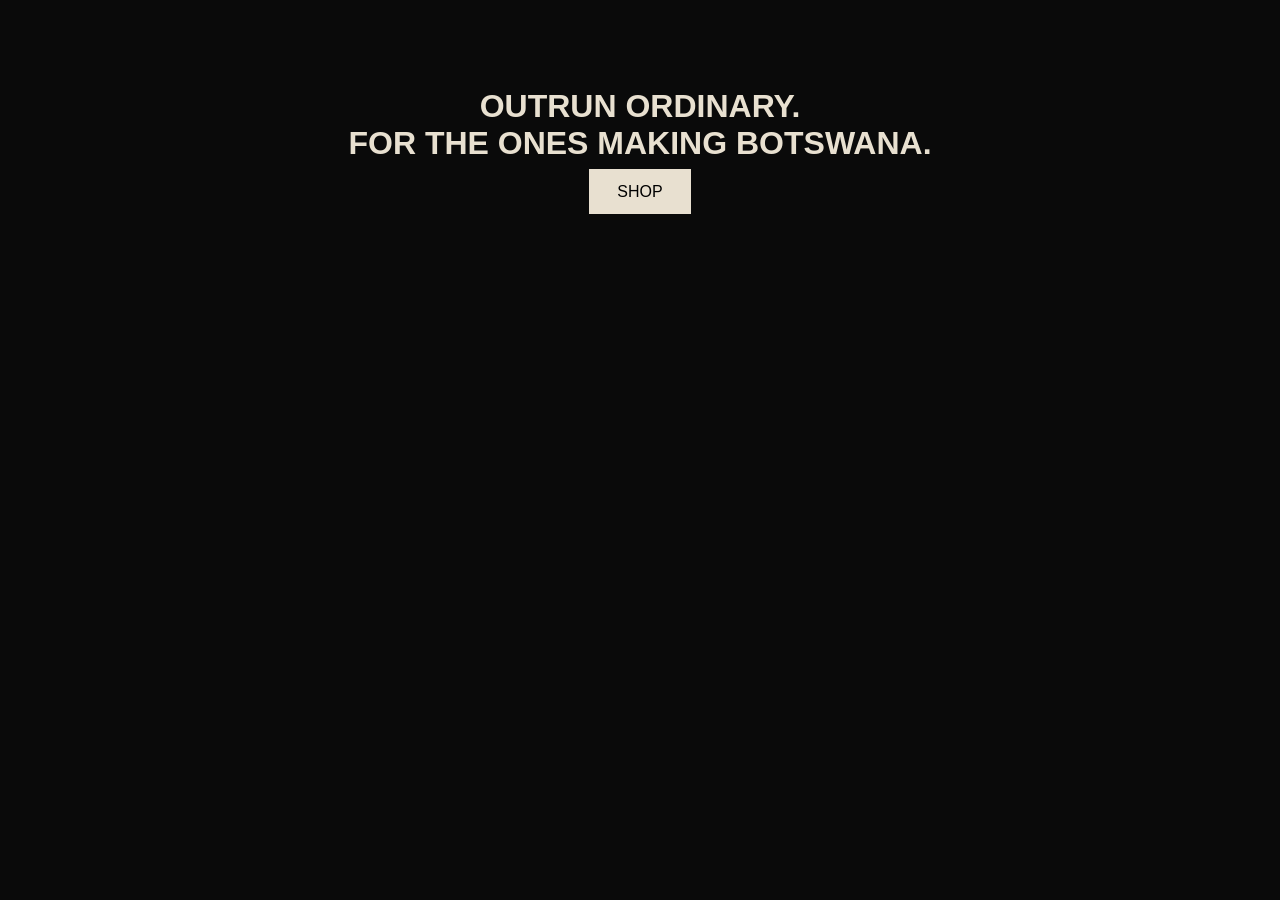
==== commit fecf75e6: "Add files via upload" ====
--- a/index.html
+++ b/index.html
@@ -1,130 +1 @@
-<!DOCTYPE html>
-<html lang="en">
-<head>
-  <meta charset="UTF-8" />
-  <meta name="viewport" content="width=device-width, initial-scale=1.0" />
-  <title>Ground One | Roasted in Botswana</title>
-  <meta name="description" content="Ground One. Roasted in Botswana. The coffee that belongs." />
-  <style>
-    :root{--black:#0A0A0A;--bone:#E8E0D0;--cream:#F8F4EE;--earth:#8A7355;--mid:#D0C8B8;--muted:#BFB6A8;--line:rgba(232,224,208,.16);--line-dark:rgba(10,10,10,.12);--green:#25D366;--max:1180px}
-    *{box-sizing:border-box} html{scroll-behavior:smooth}
-    body{margin:0;font-family:Arial,Helvetica,sans-serif;background:var(--black);color:var(--bone);line-height:1.55;-webkit-font-smoothing:antialiased;text-rendering:optimizeLegibility}
-    a{color:inherit;text-decoration:none} img{display:block;max-width:100%}
-    .container{width:min(var(--max),calc(100% - 40px));margin:0 auto}
-    .site-header{position:sticky;top:0;z-index:1000;background:rgba(10,10,10,.92);backdrop-filter:blur(10px);border-bottom:1px solid var(--line)}
-    .nav-wrap{min-height:74px;display:flex;align-items:center;justify-content:space-between;gap:18px;flex-wrap:wrap;padding:12px 0}
-    .brand{display:flex;align-items:center;gap:12px}.brand img{height:30px}.brand span{font-size:14px;letter-spacing:.18em;text-transform:uppercase;color:var(--bone)}
-    .nav{display:flex;gap:18px;align-items:center;flex-wrap:wrap;justify-content:flex-end}
-    .nav a{font-size:12px;letter-spacing:.16em;text-transform:uppercase;color:var(--muted)} .nav a:hover,.nav a.active{color:var(--bone)} .nav .nav-cta{border:1px solid rgba(232,224,208,.24);padding:10px 14px;color:var(--bone)}
-    .hero{min-height:88vh;display:flex;align-items:end;background:linear-gradient(90deg,rgba(10,10,10,.82) 0%,rgba(10,10,10,.52) 45%,rgba(10,10,10,.18) 100%),linear-gradient(180deg,rgba(10,10,10,.15) 0%,rgba(10,10,10,.55) 100%),url('groundone-hero-split.webp') center center/cover no-repeat}
-    .hero-inner{width:min(var(--max),calc(100% - 40px));margin:0 auto;padding:120px 0 88px}
-    .eyebrow{display:inline-block;font-size:11px;letter-spacing:.22em;text-transform:uppercase;color:var(--mid);margin-bottom:18px}
-    h1,h2,h3,h4,p{margin:0}
-    h1{max-width:780px;font-size:clamp(42px,7vw,88px);line-height:.96;letter-spacing:-.04em;text-transform:uppercase;color:var(--bone)}
-    .hero-copy{max-width:620px;margin-top:22px;font-size:20px;color:#F0E8DB}
-    .hero-actions{display:flex;flex-wrap:wrap;gap:14px;margin-top:34px}
-    .btn{display:inline-flex;align-items:center;justify-content:center;min-height:52px;padding:0 20px;border:1px solid rgba(232,224,208,.24);font-size:12px;letter-spacing:.16em;text-transform:uppercase}
-    .btn-primary{background:var(--bone);color:var(--black);border-color:var(--bone)} .btn-secondary{background:transparent;color:var(--bone)}
-    .section{padding:86px 0}.section-dark{background:var(--black);color:var(--bone)} .section-light{background:var(--cream);color:var(--black)}
-    .statement p{font-size:24px;line-height:1.22;max-width:780px;color:var(--bone)} .statement p + p{margin-top:18px;color:var(--muted)}
-    .lede{font-size:clamp(28px,4vw,50px);line-height:1.06;letter-spacing:-.03em;text-transform:uppercase}
-    .grid-2{display:grid;grid-template-columns:repeat(2,minmax(0,1fr));gap:0;margin-top:42px;border-top:1px solid var(--line-dark);border-left:1px solid var(--line-dark)}
-    .value{padding:28px 26px 26px;border-right:1px solid var(--line-dark);border-bottom:1px solid var(--line-dark);min-height:180px}
-    .value h3{font-size:22px;line-height:1.15;letter-spacing:-.02em;margin-bottom:12px}.value p{font-size:16px;color:#544D46;max-width:470px}
-    .brand-line{margin-top:34px;padding-top:22px;border-top:1px solid var(--line-dark);text-align:center;font-size:13px;letter-spacing:.22em;text-transform:uppercase;color:#5f584f}
-    .product-band{min-height:520px;display:flex;align-items:center;background:linear-gradient(90deg,rgba(10,10,10,.84) 0%,rgba(10,10,10,.54) 44%,rgba(10,10,10,.12) 100%),url('groundone-product-split.webp') center center/cover no-repeat}
-    .product-copy{width:min(var(--max),calc(100% - 40px));margin:0 auto;padding:74px 0}
-    .product-copy h2{max-width:560px;font-size:clamp(34px,5vw,60px);line-height:1.02;letter-spacing:-.03em;text-transform:uppercase;color:var(--bone)}
-    .product-copy p{max-width:500px;margin-top:18px;font-size:18px;color:#E9E0D2}
-    .range-grid{display:grid;grid-template-columns:repeat(4,minmax(0,1fr));gap:0;margin-top:20px;border-top:1px solid var(--line-dark);border-left:1px solid var(--line-dark)}
-    .range-item{padding:26px;border-right:1px solid var(--line-dark);border-bottom:1px solid var(--line-dark)}
-    .range-item h4{font-size:20px;line-height:1.1;letter-spacing:-.02em;margin-bottom:10px}.range-item p{font-size:15px;color:#524B44}
-    .dark-grid{display:grid;grid-template-columns:repeat(2,minmax(0,1fr));gap:0;margin-top:42px;border-top:1px solid var(--line);border-left:1px solid var(--line)}
-    .dark-card{padding:28px 26px 26px;border-right:1px solid var(--line);border-bottom:1px solid var(--line);min-height:180px}
-    .dark-card h3{font-size:22px;line-height:1.15;letter-spacing:-.02em;margin-bottom:12px}.dark-card p{font-size:16px;color:var(--muted);max-width:470px}
-    .trust{padding:30px 0 0;text-align:center}.trust p{font-size:18px;color:var(--muted)}
-    .cta{text-align:center;padding:92px 0 98px;border-top:1px solid var(--line)} .cta h2{font-size:clamp(34px,5vw,60px);line-height:1.02;letter-spacing:-.03em;text-transform:uppercase;max-width:860px;margin:0 auto 18px} .cta p{max-width:660px;margin:0 auto 30px;color:var(--muted);font-size:18px}
-    .footer{border-top:1px solid var(--line);padding:26px 0 40px;background:var(--black)} .footer-inner{display:flex;justify-content:space-between;align-items:center;gap:16px;flex-wrap:wrap;color:var(--muted);font-size:12px;letter-spacing:.12em;text-transform:uppercase}.footer-links{display:flex;flex-wrap:wrap;gap:18px}
-    .whatsapp-float{position:fixed;right:18px;bottom:18px;width:58px;height:58px;border-radius:50%;background:var(--green);color:#fff;display:flex;align-items:center;justify-content:center;font-size:28px;box-shadow:0 10px 30px rgba(0,0,0,.28);z-index:1200}
-    @media (max-width:980px){.range-grid{grid-template-columns:repeat(2,minmax(0,1fr))}.nav{overflow:auto;white-space:nowrap;width:100%;padding-bottom:2px}.nav-wrap{align-items:flex-start}}
-    @media (max-width:760px){.hero{min-height:82vh;background-position:center}.hero-inner{padding:110px 0 72px}.hero-copy{font-size:17px}.section{padding:68px 0}.grid-2,.dark-grid,.range-grid{grid-template-columns:1fr}.value,.dark-card,.range-item{min-height:auto}.brand span{font-size:12px}.nav a{font-size:11px}.btn{width:100%}.hero-actions{flex-direction:column;align-items:stretch}.statement p{font-size:20px}.footer-inner{align-items:flex-start;flex-direction:column}}
-  </style>
-</head>
-<body>
-  <header class="site-header">
-    <div class="container nav-wrap">
-      <a class="brand" href="index.html"><img src="GroundOne_Logo_White_small.png" alt="Ground One logo" /><span>Ground One</span></a>
-      <nav class="nav" aria-label="Primary navigation">
-        <a href="#why">Why</a><a href="#coffee">Coffee</a><a href="#range">Range</a><a href="about.html">About</a><a href="business.html">For Business</a><a href="safari.html">Safari</a><a class="nav-cta" href="https://wa.me/26776188014" target="_blank" rel="noopener">WhatsApp</a>
-      </nav>
-    </div>
-  </header>
-  <section class="hero">
-    <div class="hero-inner">
-      <span class="eyebrow">Ground One</span>
-      <h1>Before the world wakes up, you are already building it.</h1>
-      <p class="hero-copy">Roasted in Botswana. The coffee that belongs. Built for the ones making Botswana.</p>
-      <div class="hero-actions">
-        <a class="btn btn-primary" href="https://wa.me/26776188014" target="_blank" rel="noopener">WhatsApp Us</a>
-        <a class="btn btn-secondary" href="about.html">About Ground One</a>
-        <a class="btn btn-secondary" href="business.html">For Business</a>
-      </div>
-    </div>
-  </section>
-  <section class="section section-dark"><div class="container statement"><p>You are not waiting for permission. You decided. And then you started.</p><p>The future belongs to the ones who make things. Not the ones who talk about making things.</p></div></section>
-  <section id="why" class="section section-light">
-    <div class="container">
-      <span class="eyebrow">Why Ground One</span>
-      <h2 class="lede">Before the day starts, the work has already begun.</h2>
-      <div class="grid-2">
-        <div class="value"><h3>Built for the ones doing the work.</h3><p>Made for early starts, long days, and teams that rely on consistency.</p></div>
-        <div class="value"><h3>100% Arabica.</h3><p>No fillers. No shortcuts. Just quality.</p></div>
-        <div class="value"><h3>Roasted here.</h3><p>Freshly roasted in Botswana for better flavour in every cup.</p></div>
-        <div class="value"><h3>Consistent supply.</h3><p>Reliable. Steady. Always there when you need it.</p></div>
-      </div>
-      <div class="brand-line">Roasted in Botswana. The coffee that belongs.</div>
-    </div>
-  </section>
-  <section id="coffee" class="product-band">
-    <div class="product-copy">
-      <span class="eyebrow">Coffee</span>
-      <h2>100% Arabica. No compromises.</h2>
-      <p>Medium and dark roasts designed for everyday drinking across espresso, plunger, and filter.</p>
-      <p>Available in 250g, 1kg, filter, decaf, and bulk formats.</p>
-      <div class="hero-actions"><a class="btn btn-secondary" href="#range">View Full Range</a></div>
-    </div>
-  </section>
-  <section id="range" class="section section-light">
-    <div class="container">
-      <span class="eyebrow">Full Range</span>
-      <div class="range-grid">
-        <div class="range-item"><h4>Whole Beans</h4><p>Medium roast and dark roast in 250g and 1kg formats.</p></div>
-        <div class="range-item"><h4>Filter Coffee</h4><p>Single-serve sachets and larger format cases for teams and venues.</p></div>
-        <div class="range-item"><h4>Decaf</h4><p>Whole beans and filter options for offices, hospitality, and retail.</p></div>
-        <div class="range-item"><h4>Bulk Cases</h4><p>Built for higher-volume supply with clean packaging and reliable turnaround.</p></div>
-      </div>
-    </div>
-  </section>
-  <section class="section section-dark">
-    <div class="container">
-      <span class="eyebrow">Built For Where Coffee Matters</span>
-      <div class="dark-grid">
-        <div class="dark-card"><h3>Offices & Corporates</h3><p>Fresh coffee, delivered. Built for teams that need consistency more than fuss.</p></div>
-        <div class="dark-card"><h3>Hospitality</h3><p>A premium local product that performs across service and leaves the right impression.</p></div>
-        <div class="dark-card"><h3>Retail</h3><p>Shelf-ready packaging with a Botswana story that feels clear, grounded, and ownable.</p></div>
-        <div class="dark-card"><h3>Safari</h3><p>A coffee experience for lodges, camps, and guests who want to take a piece of Botswana home.</p></div>
-      </div>
-      <div class="trust"><p>Trusted by cafés, offices, and hospitality teams choosing a Botswana-roasted coffee with a point of view.</p></div>
-    </div>
-  </section>
-  <section class="section section-dark">
-    <div class="container cta">
-      <h2>Roasted in Botswana. Built for Botswana.</h2>
-      <p>Tell us what you need. We’ll help you find the right Ground One setup for your team, venue, lodge, or shelves.</p>
-      <div class="hero-actions" style="justify-content:center;"><a class="btn btn-primary" href="https://wa.me/26776188014" target="_blank" rel="noopener">WhatsApp Us</a><a class="btn btn-secondary" href="mailto:dumela@groundone.coffee">Email Us</a></div>
-    </div>
-  </section>
-  <footer class="footer"><div class="container footer-inner"><div>Ground One · Roasted in Botswana</div><div class="footer-links"><a href="about.html">About</a><a href="business.html">For Business</a><a href="safari.html">Safari</a></div></div></footer>
-  <a class="whatsapp-float" href="https://wa.me/26776188014" target="_blank" rel="noopener" aria-label="WhatsApp Ground One">💬</a>
-</body>
-</html>
+<html><body style='background:#0A0A0A;color:#E8E0D0;text-align:center;padding:80px;font-family:Arial;'><h1>OUTRUN ORDINARY.<br>FOR THE ONES MAKING BOTSWANA.</h1><a href='https://shop.groundone.coffee' style='padding:14px 28px;background:#E8E0D0;color:#000;text-decoration:none;'>SHOP</a></body></html>
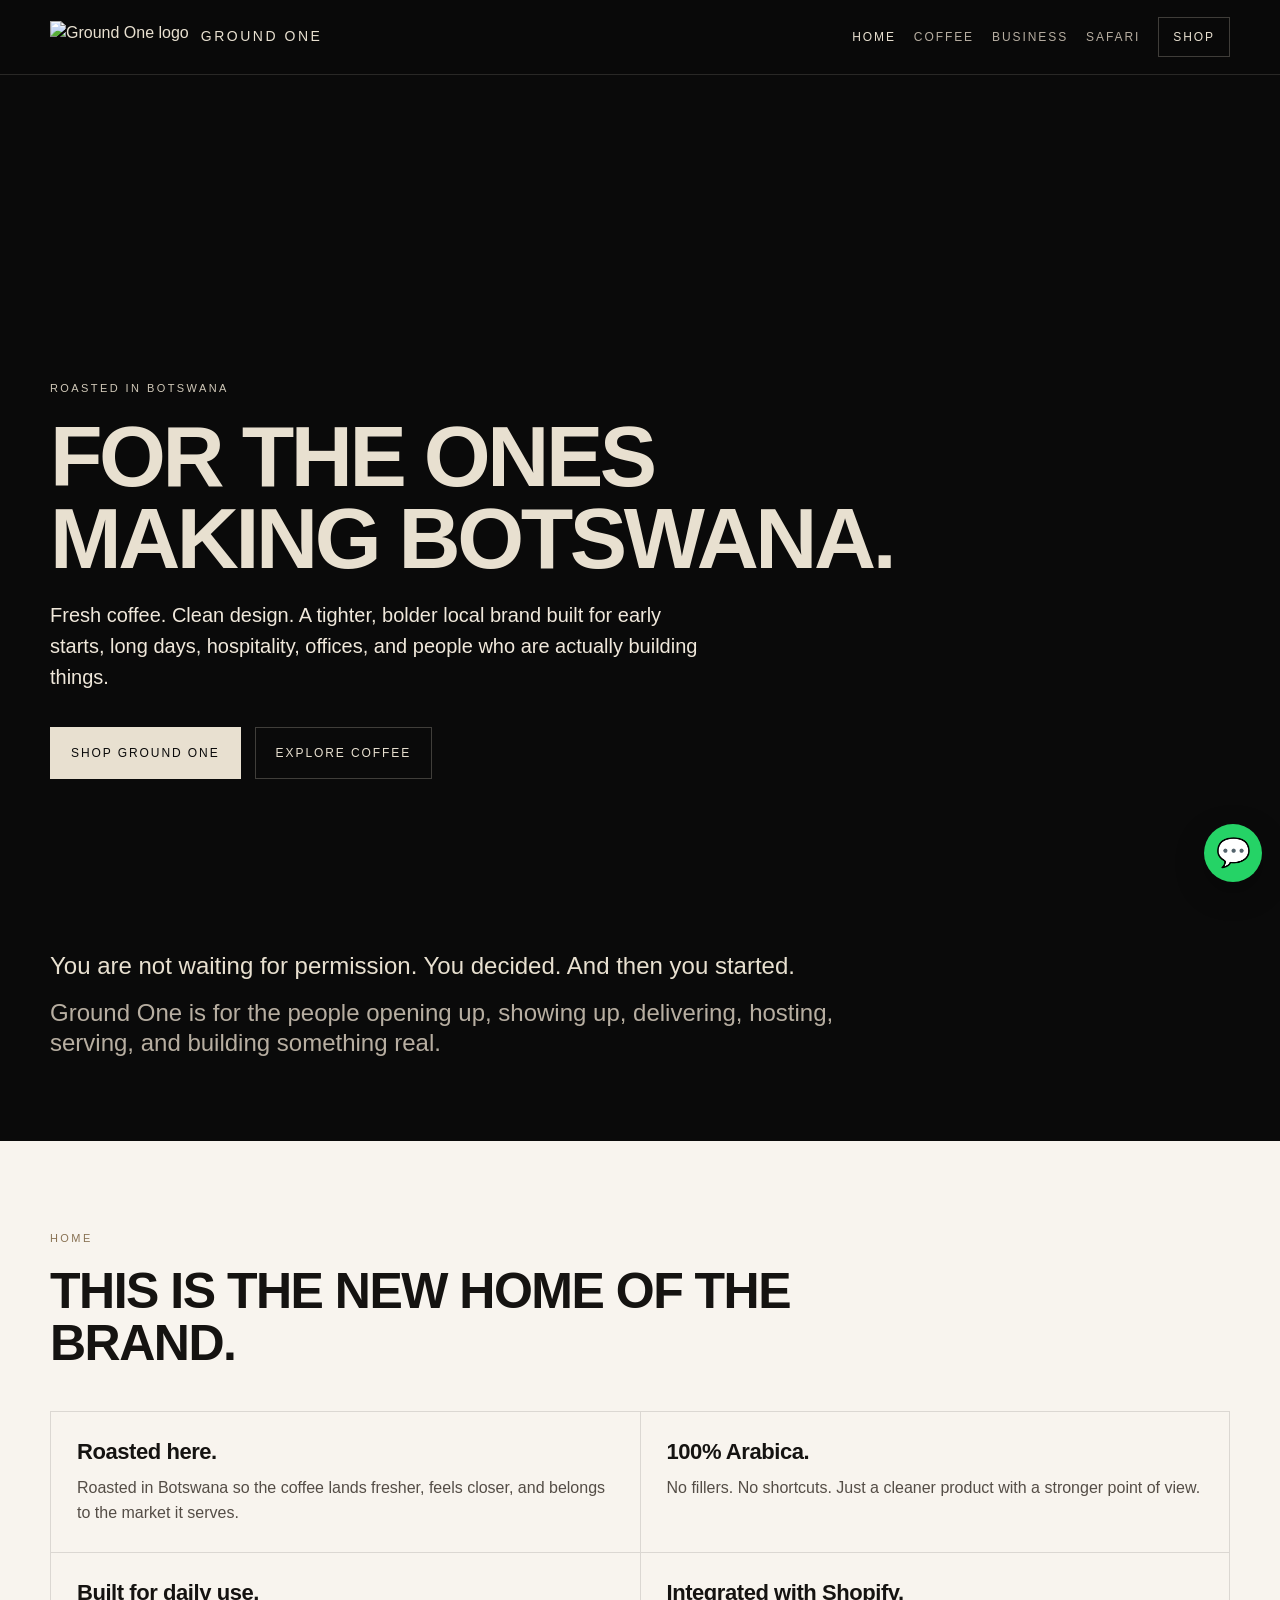
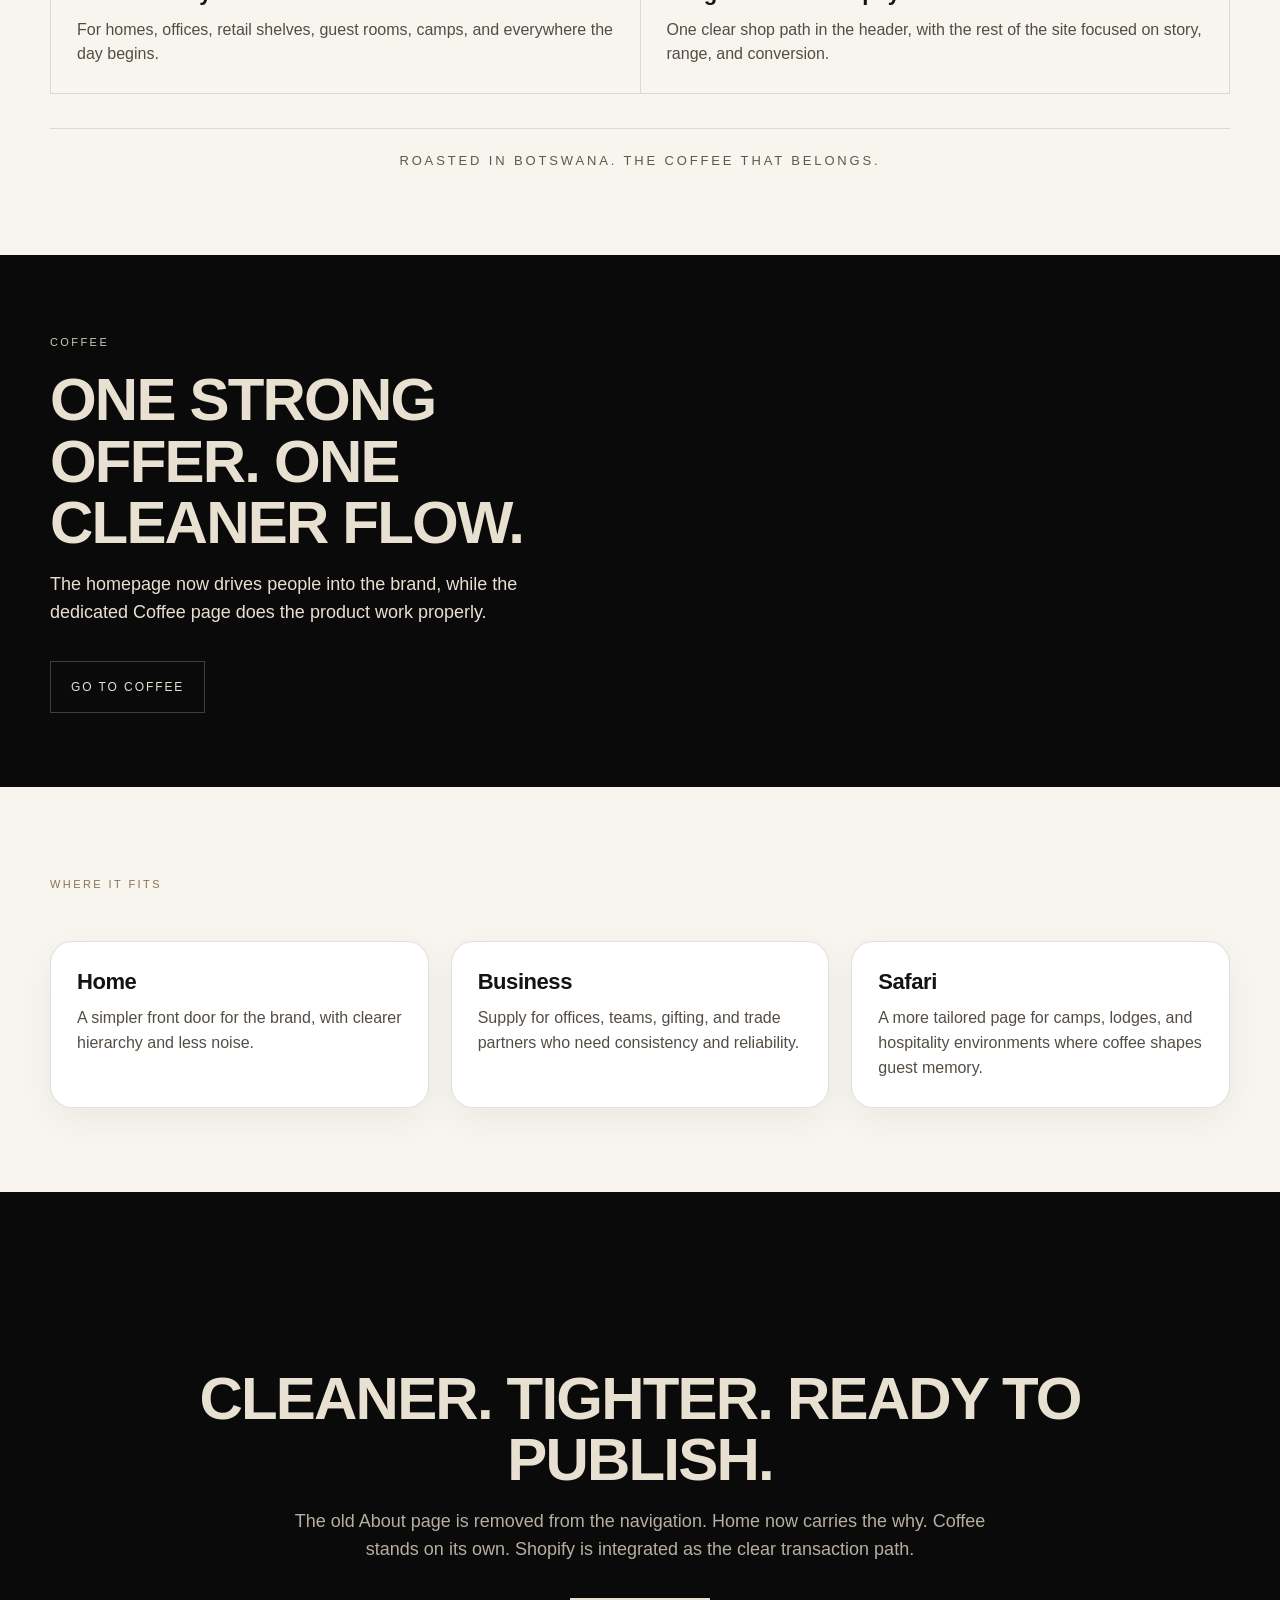
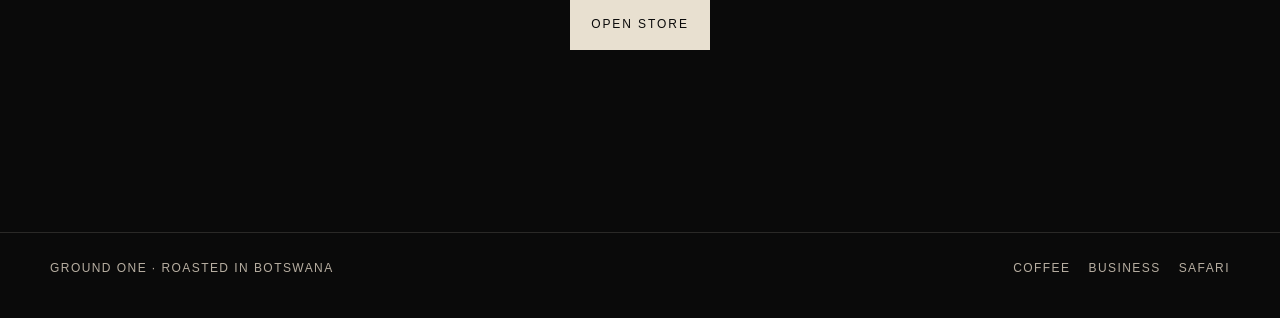
==== commit 66996a4a: "Add files via upload" ====
--- a/index.html
+++ b/index.html
@@ -1 +1,109 @@
-<html><body style='background:#0A0A0A;color:#E8E0D0;text-align:center;padding:80px;font-family:Arial;'><h1>OUTRUN ORDINARY.<br>FOR THE ONES MAKING BOTSWANA.</h1><a href='https://shop.groundone.coffee' style='padding:14px 28px;background:#E8E0D0;color:#000;text-decoration:none;'>SHOP</a></body></html>+<!DOCTYPE html>
+<html lang="en">
+<head>
+  <meta charset="UTF-8" />
+  <meta name="viewport" content="width=device-width, initial-scale=1.0" />
+  <title>Ground One | Roasted in Botswana</title>
+  <meta name="description" content="Ground One. Roasted in Botswana. Clean coffee, strong story, built for the ones making Botswana." />
+  <link rel="stylesheet" href="styles.css" />
+</head>
+<body>
+  <header class="site-header">
+    <div class="container nav-wrap">
+      <a class="brand" href="index.html"><img src="assets/GroundOne_Logo_White_small.png" alt="Ground One logo" /><span>Ground One</span></a>
+      <button class="menu-toggle" aria-label="Toggle menu">Menu</button>
+      <nav class="nav" aria-label="Primary navigation">
+        <a class="active" href="index.html">Home</a>
+        <a href="coffee.html">Coffee</a>
+        <a href="business.html">Business</a>
+        <a href="safari.html">Safari</a>
+        <a class="nav-cta" href="https://shop.groundone.coffee" target="_blank" rel="noopener">Shop</a>
+      </nav>
+    </div>
+  </header>
+
+  <section class="hero">
+    <div class="hero-inner">
+      <span class="eyebrow">Roasted in Botswana</span>
+      <h1>For the ones making Botswana.</h1>
+      <p class="hero-copy">Fresh coffee. Clean design. A tighter, bolder local brand built for early starts, long days, hospitality, offices, and people who are actually building things.</p>
+      <div class="hero-actions">
+        <a class="btn btn-primary" href="https://shop.groundone.coffee" target="_blank" rel="noopener">Shop Ground One</a>
+        <a class="btn btn-secondary" href="coffee.html">Explore Coffee</a>
+      </div>
+    </div>
+  </section>
+
+  <section class="section section-dark">
+    <div class="container statement">
+      <p>You are not waiting for permission. You decided. And then you started.</p>
+      <p>Ground One is for the people opening up, showing up, delivering, hosting, serving, and building something real.</p>
+    </div>
+  </section>
+
+  <section class="section section-light">
+    <div class="container">
+      <span class="eyebrow" style="color:#8A7355;">Home</span>
+      <h2 class="lede">This is the new home of the brand.</h2>
+      <div class="grid-2">
+        <div class="value"><h3>Roasted here.</h3><p>Roasted in Botswana so the coffee lands fresher, feels closer, and belongs to the market it serves.</p></div>
+        <div class="value"><h3>100% Arabica.</h3><p>No fillers. No shortcuts. Just a cleaner product with a stronger point of view.</p></div>
+        <div class="value"><h3>Built for daily use.</h3><p>For homes, offices, retail shelves, guest rooms, camps, and everywhere the day begins.</p></div>
+        <div class="value"><h3>Integrated with Shopify.</h3><p>One clear shop path in the header, with the rest of the site focused on story, range, and conversion.</p></div>
+      </div>
+      <div class="brand-line">Roasted in Botswana. The coffee that belongs.</div>
+    </div>
+  </section>
+
+  <section class="split-band">
+    <div class="band-copy">
+      <span class="eyebrow">Coffee</span>
+      <h2>One strong offer. One cleaner flow.</h2>
+      <p>The homepage now drives people into the brand, while the dedicated Coffee page does the product work properly.</p>
+      <div class="hero-actions">
+        <a class="btn btn-secondary" href="coffee.html">Go to Coffee</a>
+      </div>
+    </div>
+  </section>
+
+  <section class="section section-light">
+    <div class="container">
+      <span class="eyebrow" style="color:#8A7355;">Where it fits</span>
+      <div class="grid-3">
+        <article class="card">
+          <h3>Home</h3>
+          <p>A simpler front door for the brand, with clearer hierarchy and less noise.</p>
+        </article>
+        <article class="card">
+          <h3>Business</h3>
+          <p>Supply for offices, teams, gifting, and trade partners who need consistency and reliability.</p>
+        </article>
+        <article class="card">
+          <h3>Safari</h3>
+          <p>A more tailored page for camps, lodges, and hospitality environments where coffee shapes guest memory.</p>
+        </article>
+      </div>
+    </div>
+  </section>
+
+  <section class="section section-dark">
+    <div class="container cta">
+      <h2>Cleaner. Tighter. Ready to publish.</h2>
+      <p>The old About page is removed from the navigation. Home now carries the why. Coffee stands on its own. Shopify is integrated as the clear transaction path.</p>
+      <div class="hero-actions center">
+        <a class="btn btn-primary" href="https://shop.groundone.coffee" target="_blank" rel="noopener">Open Store</a>
+      </div>
+    </div>
+  </section>
+
+  <footer class="footer">
+    <div class="container footer-inner">
+      <div>Ground One · Roasted in Botswana</div>
+      <div class="footer-links"><a href="coffee.html">Coffee</a><a href="business.html">Business</a><a href="safari.html">Safari</a></div>
+    </div>
+  </footer>
+
+  <a class="whatsapp-float" href="https://wa.me/26776188014" target="_blank" rel="noopener" aria-label="WhatsApp Ground One">💬</a>
+  <script src="script.js"></script>
+</body>
+</html>
--- a/styles.css
+++ b/styles.css
@@ -0,0 +1,114 @@
+:root{
+  --black:#0A0A0A;
+  --char:#151311;
+  --bone:#E8E0D0;
+  --cream:#F8F4EE;
+  --sand:#D0C8B8;
+  --earth:#8A7355;
+  --muted:#B7AEA1;
+  --line-light:rgba(232,224,208,.14);
+  --line-dark:rgba(10,10,10,.12);
+  --green:#25D366;
+  --max:1180px;
+  --radius:22px;
+}
+*{box-sizing:border-box}
+html{scroll-behavior:smooth}
+body{margin:0;font-family:Arial,Helvetica,sans-serif;background:var(--black);color:var(--bone);line-height:1.55;-webkit-font-smoothing:antialiased;text-rendering:optimizeLegibility}
+a{color:inherit;text-decoration:none}
+img{display:block;max-width:100%}
+.container{width:min(var(--max),calc(100% - 40px));margin:0 auto}
+.site-header{position:sticky;top:0;z-index:1000;background:rgba(10,10,10,.92);backdrop-filter:blur(10px);border-bottom:1px solid var(--line-light)}
+.nav-wrap{min-height:74px;display:flex;align-items:center;justify-content:space-between;gap:18px;padding:12px 0}
+.brand{display:flex;align-items:center;gap:12px}
+.brand img{height:32px;width:auto}
+.brand span{font-size:14px;letter-spacing:.18em;text-transform:uppercase}
+.menu-toggle{display:none;background:none;border:1px solid rgba(232,224,208,.22);color:var(--bone);padding:10px 12px;font-size:12px;letter-spacing:.14em;text-transform:uppercase}
+.nav{display:flex;gap:18px;align-items:center;flex-wrap:wrap}
+.nav a{font-size:12px;letter-spacing:.16em;text-transform:uppercase;color:var(--muted)}
+.nav a:hover,.nav a.active{color:var(--bone)}
+.nav .nav-cta{border:1px solid rgba(232,224,208,.24);padding:10px 14px;color:var(--bone)}
+.hero,.page-hero{position:relative;overflow:hidden}
+.hero{min-height:88vh;display:flex;align-items:end;background:
+  linear-gradient(90deg,rgba(10,10,10,.84) 0%,rgba(10,10,10,.52) 46%,rgba(10,10,10,.16) 100%),
+  linear-gradient(180deg,rgba(10,10,10,.18) 0%,rgba(10,10,10,.56) 100%),
+  url('assets/groundone-hero-split.webp') center center/cover no-repeat}
+.hero-inner,.page-hero-inner{width:min(var(--max),calc(100% - 40px));margin:0 auto}
+.hero-inner{padding:120px 0 88px}
+.page-hero{min-height:64vh;display:flex;align-items:end;background-position:center;background-size:cover;background-repeat:no-repeat}
+.page-hero-inner{padding:110px 0 64px}
+.eyebrow{display:inline-block;font-size:11px;letter-spacing:.22em;text-transform:uppercase;color:var(--sand);margin-bottom:18px}
+h1,h2,h3,h4,p{margin:0}
+h1{font-size:clamp(42px,7vw,86px);line-height:.96;letter-spacing:-.04em;text-transform:uppercase;max-width:900px}
+.hero-copy,.page-hero-copy{max-width:650px;margin-top:20px;font-size:20px;color:#F0E8DB}
+.page-hero-copy{font-size:18px;max-width:620px}
+.hero-actions{display:flex;flex-wrap:wrap;gap:14px;margin-top:34px}
+.btn{display:inline-flex;align-items:center;justify-content:center;min-height:52px;padding:0 20px;border:1px solid rgba(232,224,208,.24);font-size:12px;letter-spacing:.16em;text-transform:uppercase}
+.btn-primary{background:var(--bone);color:var(--black);border-color:var(--bone)}
+.btn-secondary{background:transparent;color:var(--bone)}
+.btn-dark{background:var(--char);color:var(--bone);border-color:var(--char)}
+.section{padding:84px 0}
+.section-dark{background:var(--black);color:var(--bone)}
+.section-light{background:var(--cream);color:var(--char)}
+.statement p{font-size:24px;line-height:1.22;max-width:800px;color:var(--bone)}
+.statement p+p{margin-top:18px;color:var(--muted)}
+.lede{font-size:clamp(28px,4vw,50px);line-height:1.04;letter-spacing:-.03em;text-transform:uppercase;max-width:900px}
+.copy{max-width:720px;color:#4e473f;font-size:17px}
+.copy p+p{margin-top:16px}
+.grid-2,.grid-3,.range-grid,.dark-grid{display:grid;gap:0;margin-top:42px}
+.grid-2{grid-template-columns:repeat(2,minmax(0,1fr));border-top:1px solid var(--line-dark);border-left:1px solid var(--line-dark)}
+.grid-3{grid-template-columns:repeat(3,minmax(0,1fr));gap:22px;margin-top:30px}
+.range-grid{grid-template-columns:repeat(2,minmax(0,1fr));border-top:1px solid var(--line-dark);border-left:1px solid var(--line-dark)}
+.dark-grid{grid-template-columns:repeat(2,minmax(0,1fr));border-top:1px solid var(--line-light);border-left:1px solid var(--line-light)}
+.card,.value,.range-item,.dark-card{padding:28px 26px 26px}
+.value,.range-item{border-right:1px solid var(--line-dark);border-bottom:1px solid var(--line-dark)}
+.dark-card{border-right:1px solid var(--line-light);border-bottom:1px solid var(--line-light)}
+.card{background:#fff;border:1px solid var(--line-dark);border-radius:var(--radius);box-shadow:0 12px 36px rgba(0,0,0,.05)}
+.value h3,.dark-card h3,.range-item h4,.card h3{font-size:22px;line-height:1.12;letter-spacing:-.02em;margin-bottom:12px}
+.value p,.range-item p,.card p{font-size:16px;color:#544D46}
+.dark-card p{font-size:16px;color:var(--muted)}
+.brand-line{margin-top:34px;padding-top:22px;border-top:1px solid var(--line-dark);text-align:center;font-size:13px;letter-spacing:.22em;text-transform:uppercase;color:#5f584f}
+.split-band,.image-band{position:relative;min-height:520px;display:flex;align-items:center;background-position:center;background-size:cover;background-repeat:no-repeat}
+.split-band{background:
+  linear-gradient(90deg,rgba(10,10,10,.84) 0%,rgba(10,10,10,.54) 44%,rgba(10,10,10,.14) 100%),
+  url('assets/groundone-product-split.webp') center center/cover no-repeat}
+.image-band:before{content:"";position:absolute;inset:0;background:linear-gradient(90deg,rgba(10,10,10,.78) 0%,rgba(10,10,10,.46) 42%,rgba(10,10,10,.12) 100%)}
+.band-copy{position:relative;width:min(var(--max),calc(100% - 40px));margin:0 auto;padding:74px 0}
+.band-copy h2{max-width:580px;font-size:clamp(34px,5vw,60px);line-height:1.02;letter-spacing:-.03em;text-transform:uppercase}
+.band-copy p{max-width:540px;margin-top:18px;font-size:18px;color:#E9E0D2}
+.inline-statements{display:grid;grid-template-columns:1.3fr .9fr;gap:28px;align-items:start;margin-top:30px}
+.list-clean{display:grid;gap:14px;padding:0;margin:0;list-style:none}
+.list-clean li{padding:14px 0;border-top:1px solid var(--line-dark);color:#493f35}
+.list-clean li:first-child{border-top:0;padding-top:0}
+.quote-band{padding:82px 0;text-align:center;border-top:1px solid var(--line-light);border-bottom:1px solid var(--line-light)}
+.quote-band p{max-width:900px;margin:0 auto;font-size:clamp(28px,4vw,52px);line-height:1.04;letter-spacing:-.03em;text-transform:uppercase}
+.cta{text-align:center;padding:92px 0 98px}
+.cta h2{font-size:clamp(34px,5vw,60px);line-height:1.02;letter-spacing:-.03em;text-transform:uppercase;max-width:900px;margin:0 auto 18px}
+.cta p{max-width:700px;margin:0 auto 30px;color:var(--muted);font-size:18px}
+.footer{border-top:1px solid var(--line-light);padding:26px 0 40px;background:var(--black)}
+.footer-inner{display:flex;justify-content:space-between;align-items:center;gap:16px;flex-wrap:wrap;color:var(--muted);font-size:12px;letter-spacing:.12em;text-transform:uppercase}.footer-links{display:flex;flex-wrap:wrap;gap:18px}
+.whatsapp-float{position:fixed;right:18px;bottom:18px;width:58px;height:58px;border-radius:50%;background:var(--green);color:#fff;display:flex;align-items:center;justify-content:center;font-size:28px;box-shadow:0 10px 30px rgba(0,0,0,.28);z-index:1200}
+.center{display:flex;justify-content:center}
+@media (max-width:980px){
+  .nav-wrap{align-items:flex-start;flex-direction:column}
+  .nav{width:100%}
+  .grid-3{grid-template-columns:1fr}
+  .inline-statements{grid-template-columns:1fr}
+}
+@media (max-width:760px){
+  .container,.hero-inner,.page-hero-inner,.band-copy{width:min(var(--max),calc(100% - 28px))}
+  .menu-toggle{display:inline-flex}
+  .nav{display:none;flex-direction:column;align-items:flex-start;gap:12px;padding-top:8px}
+  .nav.open{display:flex}
+  .hero{min-height:82vh;background-position:center}
+  .hero-inner{padding:110px 0 72px}
+  .page-hero{min-height:56vh}
+  .page-hero-inner{padding:102px 0 54px}
+  .hero-copy,.page-hero-copy{font-size:17px}
+  .section{padding:66px 0}
+  .grid-2,.range-grid,.dark-grid{grid-template-columns:1fr}
+  .btn{width:100%}
+  .hero-actions{flex-direction:column;align-items:stretch}
+  .statement p{font-size:20px}
+  .footer-inner{align-items:flex-start;flex-direction:column}
+}
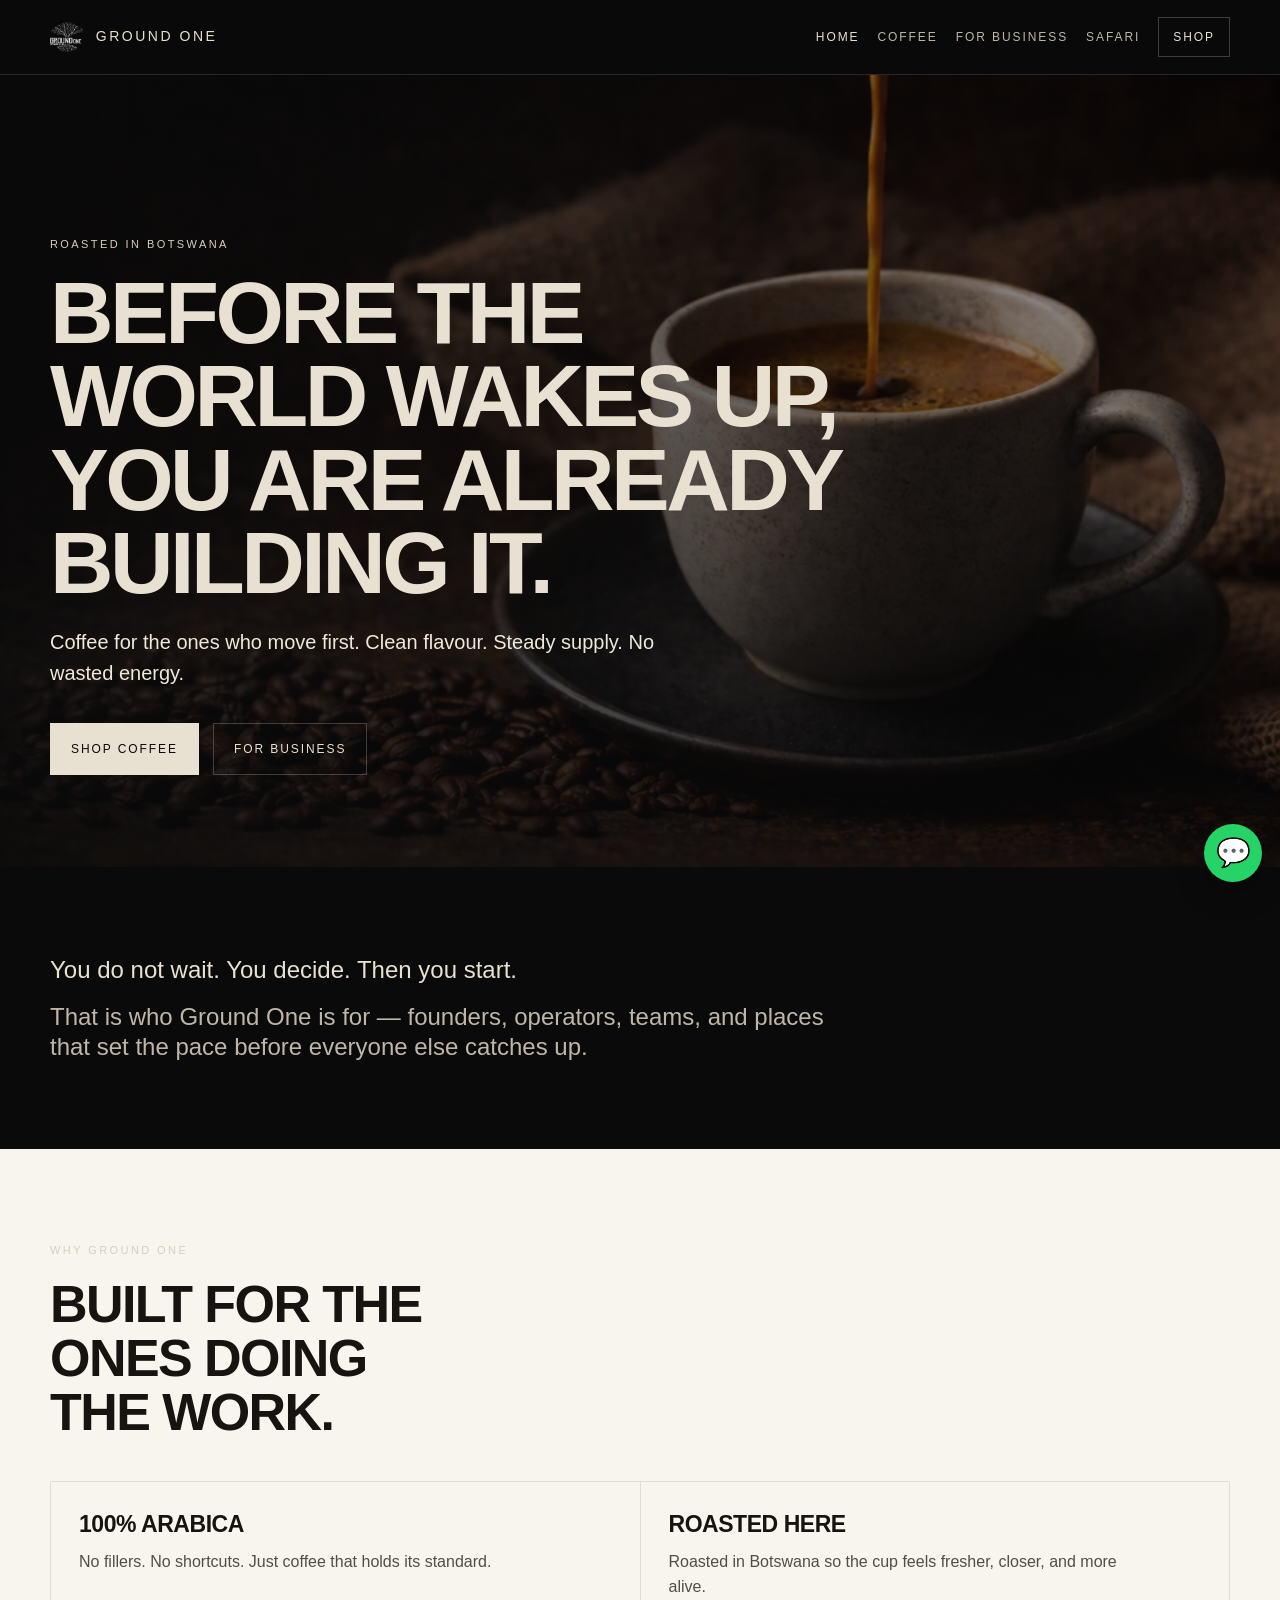
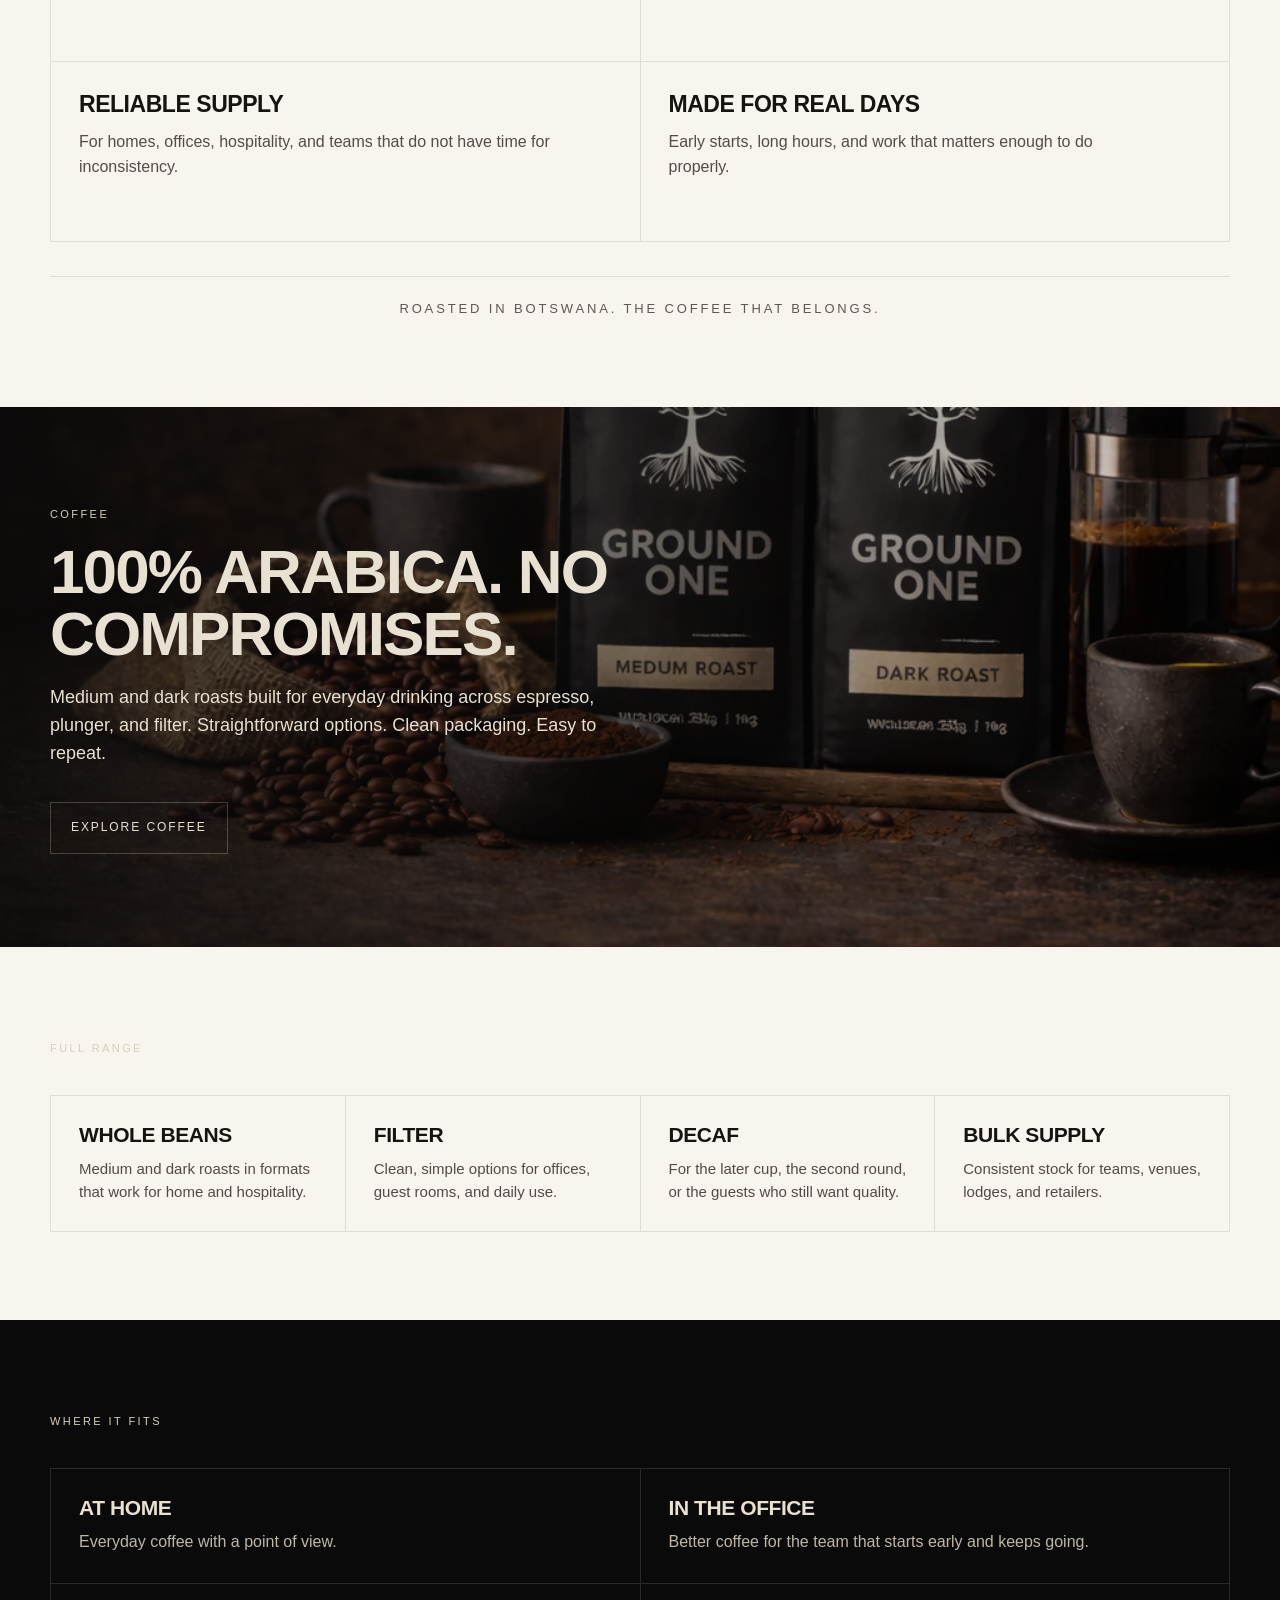
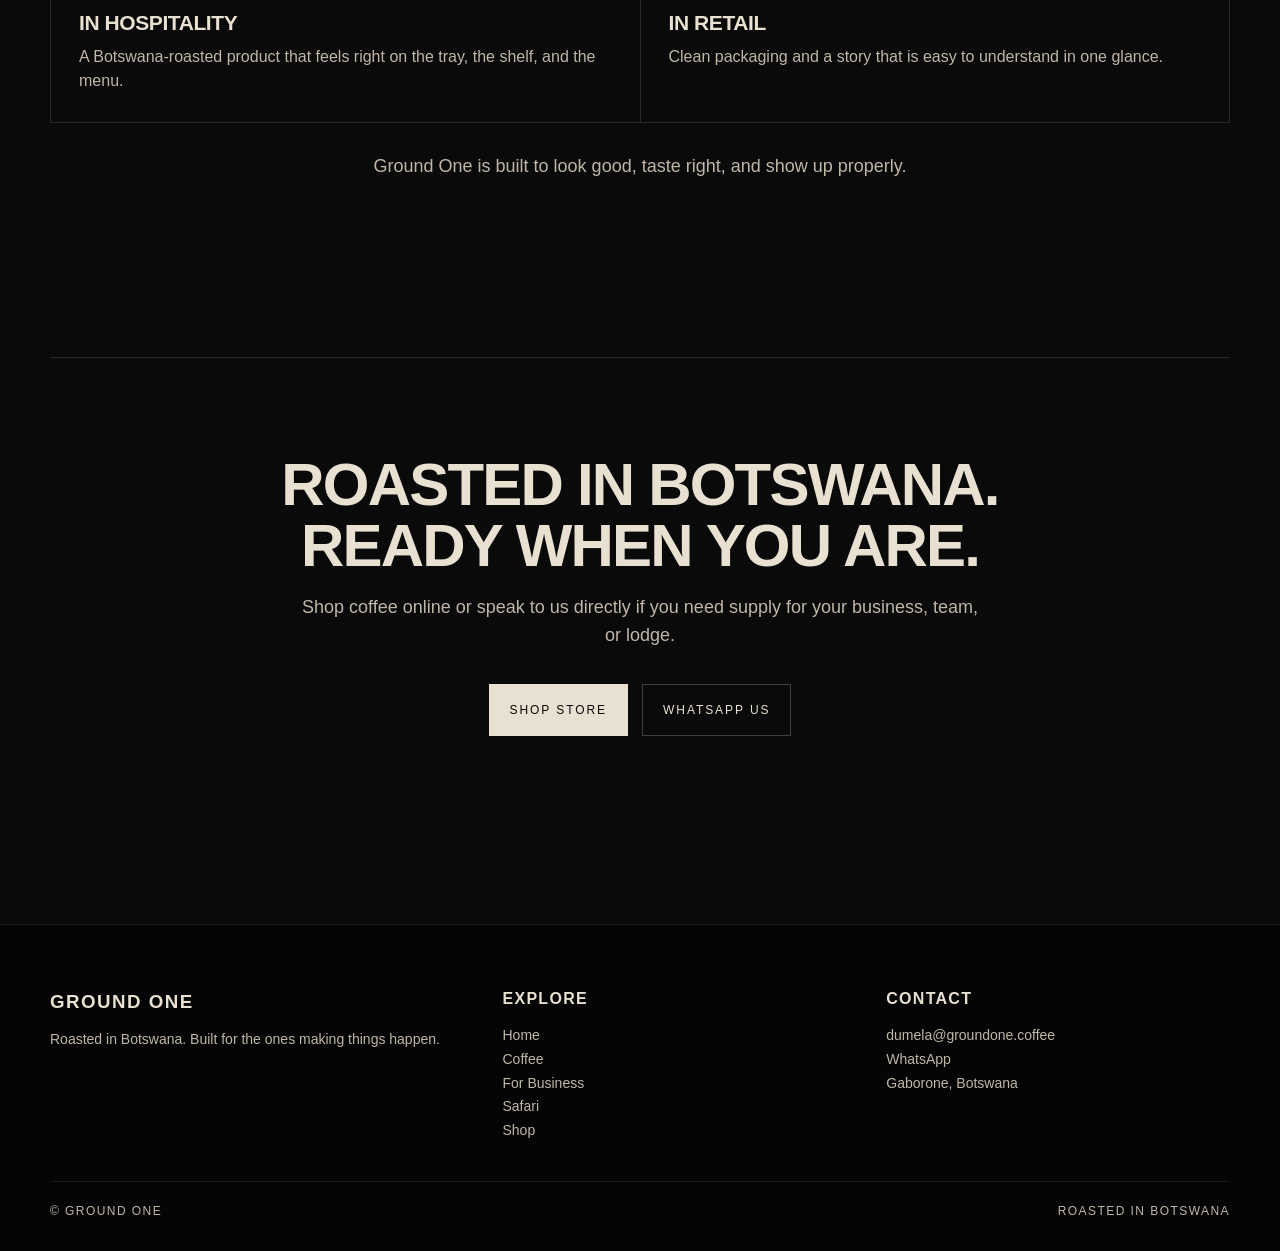
==== commit cede416b: "Add files via upload" ====
--- a/index.html
+++ b/index.html
@@ -4,106 +4,129 @@
   <meta charset="UTF-8" />
   <meta name="viewport" content="width=device-width, initial-scale=1.0" />
   <title>Ground One | Roasted in Botswana</title>
-  <meta name="description" content="Ground One. Roasted in Botswana. Clean coffee, strong story, built for the ones making Botswana." />
+  <meta name="description" content="Ground One. Roasted in Botswana. Built for the ones who move first." />
   <link rel="stylesheet" href="styles.css" />
 </head>
 <body>
   <header class="site-header">
     <div class="container nav-wrap">
-      <a class="brand" href="index.html"><img src="assets/GroundOne_Logo_White_small.png" alt="Ground One logo" /><span>Ground One</span></a>
-      <button class="menu-toggle" aria-label="Toggle menu">Menu</button>
+      <a class="brand" href="index.html"><img src="GroundOne_Logo_White_small.png" alt="Ground One logo" /><span>Ground One</span></a>
       <nav class="nav" aria-label="Primary navigation">
         <a class="active" href="index.html">Home</a>
         <a href="coffee.html">Coffee</a>
-        <a href="business.html">Business</a>
+        <a href="business.html">For Business</a>
         <a href="safari.html">Safari</a>
         <a class="nav-cta" href="https://shop.groundone.coffee" target="_blank" rel="noopener">Shop</a>
       </nav>
     </div>
   </header>
 
-  <section class="hero">
+  <section class="hero" style="background-image:linear-gradient(90deg,rgba(10,10,10,.82) 0%,rgba(10,10,10,.52) 45%,rgba(10,10,10,.18) 100%),linear-gradient(180deg,rgba(10,10,10,.15) 0%,rgba(10,10,10,.55) 100%),url('groundone-hero-split.webp')">
     <div class="hero-inner">
       <span class="eyebrow">Roasted in Botswana</span>
-      <h1>For the ones making Botswana.</h1>
-      <p class="hero-copy">Fresh coffee. Clean design. A tighter, bolder local brand built for early starts, long days, hospitality, offices, and people who are actually building things.</p>
+      <h1>Before the world wakes up, you are already building it.</h1>
+      <p class="hero-copy">Coffee for the ones who move first. Clean flavour. Steady supply. No wasted energy.</p>
       <div class="hero-actions">
-        <a class="btn btn-primary" href="https://shop.groundone.coffee" target="_blank" rel="noopener">Shop Ground One</a>
-        <a class="btn btn-secondary" href="coffee.html">Explore Coffee</a>
+        <a class="btn btn-primary" href="https://shop.groundone.coffee/collections/coffee" target="_blank" rel="noopener">Shop Coffee</a>
+        <a class="btn btn-secondary" href="business.html">For Business</a>
       </div>
     </div>
   </section>
 
   <section class="section section-dark">
     <div class="container statement">
-      <p>You are not waiting for permission. You decided. And then you started.</p>
-      <p>Ground One is for the people opening up, showing up, delivering, hosting, serving, and building something real.</p>
+      <p>You do not wait. You decide. Then you start.</p>
+      <p>That is who Ground One is for — founders, operators, teams, and places that set the pace before everyone else catches up.</p>
     </div>
   </section>
 
   <section class="section section-light">
     <div class="container">
-      <span class="eyebrow" style="color:#8A7355;">Home</span>
-      <h2 class="lede">This is the new home of the brand.</h2>
+      <span class="eyebrow">Why Ground One</span>
+      <h2 class="lede">Built for the ones doing the work.</h2>
       <div class="grid-2">
-        <div class="value"><h3>Roasted here.</h3><p>Roasted in Botswana so the coffee lands fresher, feels closer, and belongs to the market it serves.</p></div>
-        <div class="value"><h3>100% Arabica.</h3><p>No fillers. No shortcuts. Just a cleaner product with a stronger point of view.</p></div>
-        <div class="value"><h3>Built for daily use.</h3><p>For homes, offices, retail shelves, guest rooms, camps, and everywhere the day begins.</p></div>
-        <div class="value"><h3>Integrated with Shopify.</h3><p>One clear shop path in the header, with the rest of the site focused on story, range, and conversion.</p></div>
+        <div class="value"><h3>100% Arabica</h3><p>No fillers. No shortcuts. Just coffee that holds its standard.</p></div>
+        <div class="value"><h3>Roasted here</h3><p>Roasted in Botswana so the cup feels fresher, closer, and more alive.</p></div>
+        <div class="value"><h3>Reliable supply</h3><p>For homes, offices, hospitality, and teams that do not have time for inconsistency.</p></div>
+        <div class="value"><h3>Made for real days</h3><p>Early starts, long hours, and work that matters enough to do properly.</p></div>
       </div>
       <div class="brand-line">Roasted in Botswana. The coffee that belongs.</div>
     </div>
   </section>
 
-  <section class="split-band">
-    <div class="band-copy">
+  <section class="split-band" style="background-image:linear-gradient(90deg,rgba(10,10,10,.84) 0%,rgba(10,10,10,.54) 44%,rgba(10,10,10,.12) 100%),url('groundone-product-split.webp')">
+    <div class="content">
       <span class="eyebrow">Coffee</span>
-      <h2>One strong offer. One cleaner flow.</h2>
-      <p>The homepage now drives people into the brand, while the dedicated Coffee page does the product work properly.</p>
+      <h2>100% Arabica. No compromises.</h2>
+      <p>Medium and dark roasts built for everyday drinking across espresso, plunger, and filter. Straightforward options. Clean packaging. Easy to repeat.</p>
       <div class="hero-actions">
-        <a class="btn btn-secondary" href="coffee.html">Go to Coffee</a>
+        <a class="btn btn-secondary" href="coffee.html">Explore Coffee</a>
       </div>
     </div>
   </section>
 
   <section class="section section-light">
     <div class="container">
-      <span class="eyebrow" style="color:#8A7355;">Where it fits</span>
-      <div class="grid-3">
-        <article class="card">
-          <h3>Home</h3>
-          <p>A simpler front door for the brand, with clearer hierarchy and less noise.</p>
-        </article>
-        <article class="card">
-          <h3>Business</h3>
-          <p>Supply for offices, teams, gifting, and trade partners who need consistency and reliability.</p>
-        </article>
-        <article class="card">
-          <h3>Safari</h3>
-          <p>A more tailored page for camps, lodges, and hospitality environments where coffee shapes guest memory.</p>
-        </article>
+      <span class="eyebrow">Full Range</span>
+      <div class="range-grid">
+        <div class="range-item"><h4>Whole Beans</h4><p>Medium and dark roasts in formats that work for home and hospitality.</p></div>
+        <div class="range-item"><h4>Filter</h4><p>Clean, simple options for offices, guest rooms, and daily use.</p></div>
+        <div class="range-item"><h4>Decaf</h4><p>For the later cup, the second round, or the guests who still want quality.</p></div>
+        <div class="range-item"><h4>Bulk Supply</h4><p>Consistent stock for teams, venues, lodges, and retailers.</p></div>
       </div>
     </div>
   </section>
 
   <section class="section section-dark">
+    <div class="container">
+      <span class="eyebrow">Where It Fits</span>
+      <div class="dark-grid">
+        <div class="dark-card"><h3>At home</h3><p>Everyday coffee with a point of view.</p></div>
+        <div class="dark-card"><h3>In the office</h3><p>Better coffee for the team that starts early and keeps going.</p></div>
+        <div class="dark-card"><h3>In hospitality</h3><p>A Botswana-roasted product that feels right on the tray, the shelf, and the menu.</p></div>
+        <div class="dark-card"><h3>In retail</h3><p>Clean packaging and a story that is easy to understand in one glance.</p></div>
+      </div>
+      <div class="trust"><p>Ground One is built to look good, taste right, and show up properly.</p></div>
+    </div>
+  </section>
+
+  <section class="section section-dark">
     <div class="container cta">
-      <h2>Cleaner. Tighter. Ready to publish.</h2>
-      <p>The old About page is removed from the navigation. Home now carries the why. Coffee stands on its own. Shopify is integrated as the clear transaction path.</p>
-      <div class="hero-actions center">
-        <a class="btn btn-primary" href="https://shop.groundone.coffee" target="_blank" rel="noopener">Open Store</a>
+      <h2>Roasted in Botswana. Ready when you are.</h2>
+      <p>Shop coffee online or speak to us directly if you need supply for your business, team, or lodge.</p>
+      <div class="hero-actions" style="justify-content:center;">
+        <a class="btn btn-primary" href="https://shop.groundone.coffee" target="_blank" rel="noopener">Shop Store</a>
+        <a class="btn btn-secondary" href="https://wa.me/26776188014" target="_blank" rel="noopener">WhatsApp Us</a>
       </div>
     </div>
   </section>
 
-  <footer class="footer">
-    <div class="container footer-inner">
-      <div>Ground One · Roasted in Botswana</div>
-      <div class="footer-links"><a href="coffee.html">Coffee</a><a href="business.html">Business</a><a href="safari.html">Safari</a></div>
+  <footer class="footer-pro">
+    <div class="container">
+      <div class="footer-grid">
+        <div>
+          <h3>Ground One</h3>
+          <p>Roasted in Botswana. Built for the ones making things happen.</p>
+        </div>
+        <div class="footer-nav">
+          <h4>Explore</h4>
+          <a href="index.html">Home</a>
+          <a href="coffee.html">Coffee</a>
+          <a href="business.html">For Business</a>
+          <a href="safari.html">Safari</a>
+          <a href="https://shop.groundone.coffee" target="_blank" rel="noopener">Shop</a>
+        </div>
+        <div>
+          <h4>Contact</h4>
+          <p><a href="mailto:dumela@groundone.coffee">dumela@groundone.coffee</a></p>
+          <p><a href="https://wa.me/26776188014" target="_blank" rel="noopener">WhatsApp</a></p>
+          <p>Gaborone, Botswana</p>
+        </div>
+      </div>
+      <div class="footer-bottom"><div>© Ground One</div><div>Roasted in Botswana</div></div>
     </div>
   </footer>
 
   <a class="whatsapp-float" href="https://wa.me/26776188014" target="_blank" rel="noopener" aria-label="WhatsApp Ground One">💬</a>
-  <script src="script.js"></script>
 </body>
 </html>
--- a/styles.css
+++ b/styles.css
@@ -1,16 +1,16 @@
 :root{
-  --black:#0A0A0A;
-  --char:#151311;
-  --bone:#E8E0D0;
-  --cream:#F8F4EE;
-  --sand:#D0C8B8;
-  --earth:#8A7355;
-  --muted:#B7AEA1;
-  --line-light:rgba(232,224,208,.14);
-  --line-dark:rgba(10,10,10,.12);
-  --green:#25D366;
+  --black:#0a0a0a;
+  --charcoal:#121110;
+  --bone:#e8e0d0;
+  --cream:#f8f4ee;
+  --sand:#d8cebc;
+  --earth:#8a7355;
+  --muted:#bfb6a8;
+  --ink:#161311;
+  --line:rgba(232,224,208,.14);
+  --line-dark:rgba(10,10,10,.1);
+  --green:#25d366;
   --max:1180px;
-  --radius:22px;
 }
 *{box-sizing:border-box}
 html{scroll-behavior:smooth}
@@ -18,97 +18,69 @@
 a{color:inherit;text-decoration:none}
 img{display:block;max-width:100%}
 .container{width:min(var(--max),calc(100% - 40px));margin:0 auto}
-.site-header{position:sticky;top:0;z-index:1000;background:rgba(10,10,10,.92);backdrop-filter:blur(10px);border-bottom:1px solid var(--line-light)}
-.nav-wrap{min-height:74px;display:flex;align-items:center;justify-content:space-between;gap:18px;padding:12px 0}
+.site-header{position:sticky;top:0;z-index:1000;background:rgba(10,10,10,.92);backdrop-filter:blur(10px);border-bottom:1px solid var(--line)}
+.nav-wrap{min-height:74px;display:flex;align-items:center;justify-content:space-between;gap:18px;flex-wrap:wrap;padding:12px 0}
 .brand{display:flex;align-items:center;gap:12px}
-.brand img{height:32px;width:auto}
-.brand span{font-size:14px;letter-spacing:.18em;text-transform:uppercase}
-.menu-toggle{display:none;background:none;border:1px solid rgba(232,224,208,.22);color:var(--bone);padding:10px 12px;font-size:12px;letter-spacing:.14em;text-transform:uppercase}
-.nav{display:flex;gap:18px;align-items:center;flex-wrap:wrap}
+.brand img{height:30px}
+.brand span{font-size:14px;letter-spacing:.18em;text-transform:uppercase;color:var(--bone)}
+.nav{display:flex;gap:18px;align-items:center;flex-wrap:wrap;justify-content:flex-end}
 .nav a{font-size:12px;letter-spacing:.16em;text-transform:uppercase;color:var(--muted)}
 .nav a:hover,.nav a.active{color:var(--bone)}
 .nav .nav-cta{border:1px solid rgba(232,224,208,.24);padding:10px 14px;color:var(--bone)}
-.hero,.page-hero{position:relative;overflow:hidden}
-.hero{min-height:88vh;display:flex;align-items:end;background:
-  linear-gradient(90deg,rgba(10,10,10,.84) 0%,rgba(10,10,10,.52) 46%,rgba(10,10,10,.16) 100%),
-  linear-gradient(180deg,rgba(10,10,10,.18) 0%,rgba(10,10,10,.56) 100%),
-  url('assets/groundone-hero-split.webp') center center/cover no-repeat}
-.hero-inner,.page-hero-inner{width:min(var(--max),calc(100% - 40px));margin:0 auto}
-.hero-inner{padding:120px 0 88px}
-.page-hero{min-height:64vh;display:flex;align-items:end;background-position:center;background-size:cover;background-repeat:no-repeat}
-.page-hero-inner{padding:110px 0 64px}
+h1,h2,h3,h4,p{margin:0}
 .eyebrow{display:inline-block;font-size:11px;letter-spacing:.22em;text-transform:uppercase;color:var(--sand);margin-bottom:18px}
-h1,h2,h3,h4,p{margin:0}
-h1{font-size:clamp(42px,7vw,86px);line-height:.96;letter-spacing:-.04em;text-transform:uppercase;max-width:900px}
-.hero-copy,.page-hero-copy{max-width:650px;margin-top:20px;font-size:20px;color:#F0E8DB}
-.page-hero-copy{font-size:18px;max-width:620px}
-.hero-actions{display:flex;flex-wrap:wrap;gap:14px;margin-top:34px}
-.btn{display:inline-flex;align-items:center;justify-content:center;min-height:52px;padding:0 20px;border:1px solid rgba(232,224,208,.24);font-size:12px;letter-spacing:.16em;text-transform:uppercase}
+.btn{display:inline-flex;align-items:center;justify-content:center;min-height:52px;padding:0 20px;border:1px solid rgba(232,224,208,.24);font-size:12px;letter-spacing:.16em;text-transform:uppercase;transition:.2s ease}
+.btn:hover{transform:translateY(-1px)}
 .btn-primary{background:var(--bone);color:var(--black);border-color:var(--bone)}
 .btn-secondary{background:transparent;color:var(--bone)}
-.btn-dark{background:var(--char);color:var(--bone);border-color:var(--char)}
-.section{padding:84px 0}
+.btn-dark{background:var(--ink);color:var(--bone);border-color:var(--ink)}
+.hero-actions{display:flex;flex-wrap:wrap;gap:14px;margin-top:34px}
+.section{padding:88px 0}
 .section-dark{background:var(--black);color:var(--bone)}
-.section-light{background:var(--cream);color:var(--char)}
-.statement p{font-size:24px;line-height:1.22;max-width:800px;color:var(--bone)}
-.statement p+p{margin-top:18px;color:var(--muted)}
-.lede{font-size:clamp(28px,4vw,50px);line-height:1.04;letter-spacing:-.03em;text-transform:uppercase;max-width:900px}
-.copy{max-width:720px;color:#4e473f;font-size:17px}
-.copy p+p{margin-top:16px}
-.grid-2,.grid-3,.range-grid,.dark-grid{display:grid;gap:0;margin-top:42px}
-.grid-2{grid-template-columns:repeat(2,minmax(0,1fr));border-top:1px solid var(--line-dark);border-left:1px solid var(--line-dark)}
-.grid-3{grid-template-columns:repeat(3,minmax(0,1fr));gap:22px;margin-top:30px}
-.range-grid{grid-template-columns:repeat(2,minmax(0,1fr));border-top:1px solid var(--line-dark);border-left:1px solid var(--line-dark)}
-.dark-grid{grid-template-columns:repeat(2,minmax(0,1fr));border-top:1px solid var(--line-light);border-left:1px solid var(--line-light)}
-.card,.value,.range-item,.dark-card{padding:28px 26px 26px}
-.value,.range-item{border-right:1px solid var(--line-dark);border-bottom:1px solid var(--line-dark)}
-.dark-card{border-right:1px solid var(--line-light);border-bottom:1px solid var(--line-light)}
-.card{background:#fff;border:1px solid var(--line-dark);border-radius:var(--radius);box-shadow:0 12px 36px rgba(0,0,0,.05)}
-.value h3,.dark-card h3,.range-item h4,.card h3{font-size:22px;line-height:1.12;letter-spacing:-.02em;margin-bottom:12px}
-.value p,.range-item p,.card p{font-size:16px;color:#544D46}
-.dark-card p{font-size:16px;color:var(--muted)}
+.section-light{background:var(--cream);color:var(--ink)}
+.statement p{font-size:24px;line-height:1.22;max-width:820px}
+.statement p + p{margin-top:18px;color:var(--muted)}
+.grid-2{display:grid;grid-template-columns:repeat(2,minmax(0,1fr));gap:0;margin-top:42px;border-top:1px solid var(--line-dark);border-left:1px solid var(--line-dark)}
+.value,.card{padding:30px 28px;border-right:1px solid var(--line-dark);border-bottom:1px solid var(--line-dark);min-height:180px}
+.value h3,.card h3{font-size:23px;line-height:1.12;letter-spacing:-.02em;margin-bottom:12px;text-transform:uppercase}
+.value p,.card p{font-size:16px;color:#534d45;max-width:480px}
+.lede{font-size:clamp(28px,4.2vw,52px);line-height:1.04;letter-spacing:-.03em;text-transform:uppercase;max-width:14ch}
 .brand-line{margin-top:34px;padding-top:22px;border-top:1px solid var(--line-dark);text-align:center;font-size:13px;letter-spacing:.22em;text-transform:uppercase;color:#5f584f}
-.split-band,.image-band{position:relative;min-height:520px;display:flex;align-items:center;background-position:center;background-size:cover;background-repeat:no-repeat}
-.split-band{background:
-  linear-gradient(90deg,rgba(10,10,10,.84) 0%,rgba(10,10,10,.54) 44%,rgba(10,10,10,.14) 100%),
-  url('assets/groundone-product-split.webp') center center/cover no-repeat}
-.image-band:before{content:"";position:absolute;inset:0;background:linear-gradient(90deg,rgba(10,10,10,.78) 0%,rgba(10,10,10,.46) 42%,rgba(10,10,10,.12) 100%)}
-.band-copy{position:relative;width:min(var(--max),calc(100% - 40px));margin:0 auto;padding:74px 0}
-.band-copy h2{max-width:580px;font-size:clamp(34px,5vw,60px);line-height:1.02;letter-spacing:-.03em;text-transform:uppercase}
-.band-copy p{max-width:540px;margin-top:18px;font-size:18px;color:#E9E0D2}
-.inline-statements{display:grid;grid-template-columns:1.3fr .9fr;gap:28px;align-items:start;margin-top:30px}
-.list-clean{display:grid;gap:14px;padding:0;margin:0;list-style:none}
-.list-clean li{padding:14px 0;border-top:1px solid var(--line-dark);color:#493f35}
-.list-clean li:first-child{border-top:0;padding-top:0}
-.quote-band{padding:82px 0;text-align:center;border-top:1px solid var(--line-light);border-bottom:1px solid var(--line-light)}
-.quote-band p{max-width:900px;margin:0 auto;font-size:clamp(28px,4vw,52px);line-height:1.04;letter-spacing:-.03em;text-transform:uppercase}
-.cta{text-align:center;padding:92px 0 98px}
-.cta h2{font-size:clamp(34px,5vw,60px);line-height:1.02;letter-spacing:-.03em;text-transform:uppercase;max-width:900px;margin:0 auto 18px}
-.cta p{max-width:700px;margin:0 auto 30px;color:var(--muted);font-size:18px}
-.footer{border-top:1px solid var(--line-light);padding:26px 0 40px;background:var(--black)}
-.footer-inner{display:flex;justify-content:space-between;align-items:center;gap:16px;flex-wrap:wrap;color:var(--muted);font-size:12px;letter-spacing:.12em;text-transform:uppercase}.footer-links{display:flex;flex-wrap:wrap;gap:18px}
+.split-band{min-height:540px;display:flex;align-items:center;background-position:center;background-size:cover;background-repeat:no-repeat}
+.split-band .content{width:min(var(--max),calc(100% - 40px));margin:0 auto;padding:84px 0}
+.split-band h2{max-width:620px;font-size:clamp(36px,5vw,62px);line-height:1.01;letter-spacing:-.03em;text-transform:uppercase}
+.split-band p{max-width:560px;margin-top:18px;font-size:18px}
+.range-grid,.dark-grid,.mini-grid{display:grid;gap:0;margin-top:20px;border-top:1px solid var(--line-dark);border-left:1px solid var(--line-dark)}
+.range-grid{grid-template-columns:repeat(4,minmax(0,1fr))}
+.dark-grid,.mini-grid{grid-template-columns:repeat(2,minmax(0,1fr))}
+.range-item,.dark-card,.mini-card{padding:28px;border-right:1px solid var(--line-dark);border-bottom:1px solid var(--line-dark)}
+.range-item h4,.dark-card h3,.mini-card h3{font-size:21px;line-height:1.08;letter-spacing:-.02em;margin-bottom:10px;text-transform:uppercase}
+.range-item p,.mini-card p{font-size:15px;color:#524b44}
+.section-dark .dark-grid,.section-dark .mini-grid{border-top:1px solid var(--line);border-left:1px solid var(--line)}
+.section-dark .dark-card,.section-dark .mini-card{border-right:1px solid var(--line);border-bottom:1px solid var(--line)}
+.section-dark .dark-card p,.section-dark .mini-card p{color:var(--muted)}
+.trust{text-align:center;padding-top:30px}
+.trust p{font-size:18px;color:var(--muted);max-width:780px;margin:0 auto}
+.cta{text-align:center;padding:96px 0 100px;border-top:1px solid var(--line)}
+.cta h2{font-size:clamp(34px,5vw,60px);line-height:1.02;letter-spacing:-.03em;text-transform:uppercase;max-width:860px;margin:0 auto 18px}
+.cta p{max-width:680px;margin:0 auto 30px;color:var(--muted);font-size:18px}
+.hero{min-height:88vh;display:flex;align-items:end;background-position:center;background-size:cover;background-repeat:no-repeat}
+.hero-inner{width:min(var(--max),calc(100% - 40px));margin:0 auto;padding:124px 0 92px}
+.hero h1{max-width:840px;font-size:clamp(42px,7vw,88px);line-height:.95;letter-spacing:-.04em;text-transform:uppercase}
+.hero .hero-copy{max-width:620px;margin-top:22px;font-size:20px;color:#f0e8db}
+.pro-section{padding:88px 0;background:var(--cream);color:var(--ink)}
+.pro-grid{display:grid;grid-template-columns:1.1fr .9fr;gap:36px;align-items:start}
+.pro-grid h2{font-size:clamp(34px,5vw,58px);line-height:1.02;letter-spacing:-.03em;text-transform:uppercase;max-width:12ch}
+.pro-grid p{font-size:18px;color:#413a33;margin-bottom:18px;max-width:58ch}
+.list{display:grid;gap:18px;margin-top:10px}
+.list-item{padding-top:18px;border-top:1px solid var(--line-dark)}
+.list-item strong{display:block;font-size:14px;letter-spacing:.16em;text-transform:uppercase;margin-bottom:6px}
+.footer-pro{background:#050505;color:var(--muted);padding:62px 0 30px;border-top:1px solid rgba(255,255,255,.08)}
+.footer-grid{display:grid;grid-template-columns:1.2fr 1fr 1fr;gap:40px}
+.footer-pro h3,.footer-pro h4{color:var(--bone);margin:0 0 12px;text-transform:uppercase;letter-spacing:.08em}
+.footer-pro p,.footer-pro a{font-size:14px;line-height:1.7;color:var(--muted)}
+.footer-nav a{display:block}
+.footer-bottom{display:flex;justify-content:space-between;flex-wrap:wrap;gap:12px;padding-top:20px;margin-top:38px;border-top:1px solid rgba(255,255,255,.08);font-size:12px;letter-spacing:.12em;text-transform:uppercase}
 .whatsapp-float{position:fixed;right:18px;bottom:18px;width:58px;height:58px;border-radius:50%;background:var(--green);color:#fff;display:flex;align-items:center;justify-content:center;font-size:28px;box-shadow:0 10px 30px rgba(0,0,0,.28);z-index:1200}
-.center{display:flex;justify-content:center}
-@media (max-width:980px){
-  .nav-wrap{align-items:flex-start;flex-direction:column}
-  .nav{width:100%}
-  .grid-3{grid-template-columns:1fr}
-  .inline-statements{grid-template-columns:1fr}
-}
-@media (max-width:760px){
-  .container,.hero-inner,.page-hero-inner,.band-copy{width:min(var(--max),calc(100% - 28px))}
-  .menu-toggle{display:inline-flex}
-  .nav{display:none;flex-direction:column;align-items:flex-start;gap:12px;padding-top:8px}
-  .nav.open{display:flex}
-  .hero{min-height:82vh;background-position:center}
-  .hero-inner{padding:110px 0 72px}
-  .page-hero{min-height:56vh}
-  .page-hero-inner{padding:102px 0 54px}
-  .hero-copy,.page-hero-copy{font-size:17px}
-  .section{padding:66px 0}
-  .grid-2,.range-grid,.dark-grid{grid-template-columns:1fr}
-  .btn{width:100%}
-  .hero-actions{flex-direction:column;align-items:stretch}
-  .statement p{font-size:20px}
-  .footer-inner{align-items:flex-start;flex-direction:column}
-}
+@media (max-width:980px){.nav{overflow:auto;white-space:nowrap;width:100%;padding-bottom:2px}.nav-wrap{align-items:flex-start}.range-grid{grid-template-columns:repeat(2,minmax(0,1fr))}.pro-grid{grid-template-columns:1fr}.footer-grid{grid-template-columns:1fr 1fr}}
+@media (max-width:760px){.hero{min-height:82vh}.hero-inner{padding:112px 0 74px}.hero .hero-copy,.pro-grid p{font-size:17px}.section,.pro-section{padding:70px 0}.grid-2,.dark-grid,.mini-grid,.range-grid,.footer-grid{grid-template-columns:1fr}.value,.card{min-height:auto}.btn{width:100%}.hero-actions{flex-direction:column;align-items:stretch}.statement p{font-size:20px}.brand span{font-size:12px}.nav a{font-size:11px}.split-band .content{padding:72px 0}.footer-bottom{flex-direction:column;align-items:flex-start}}
